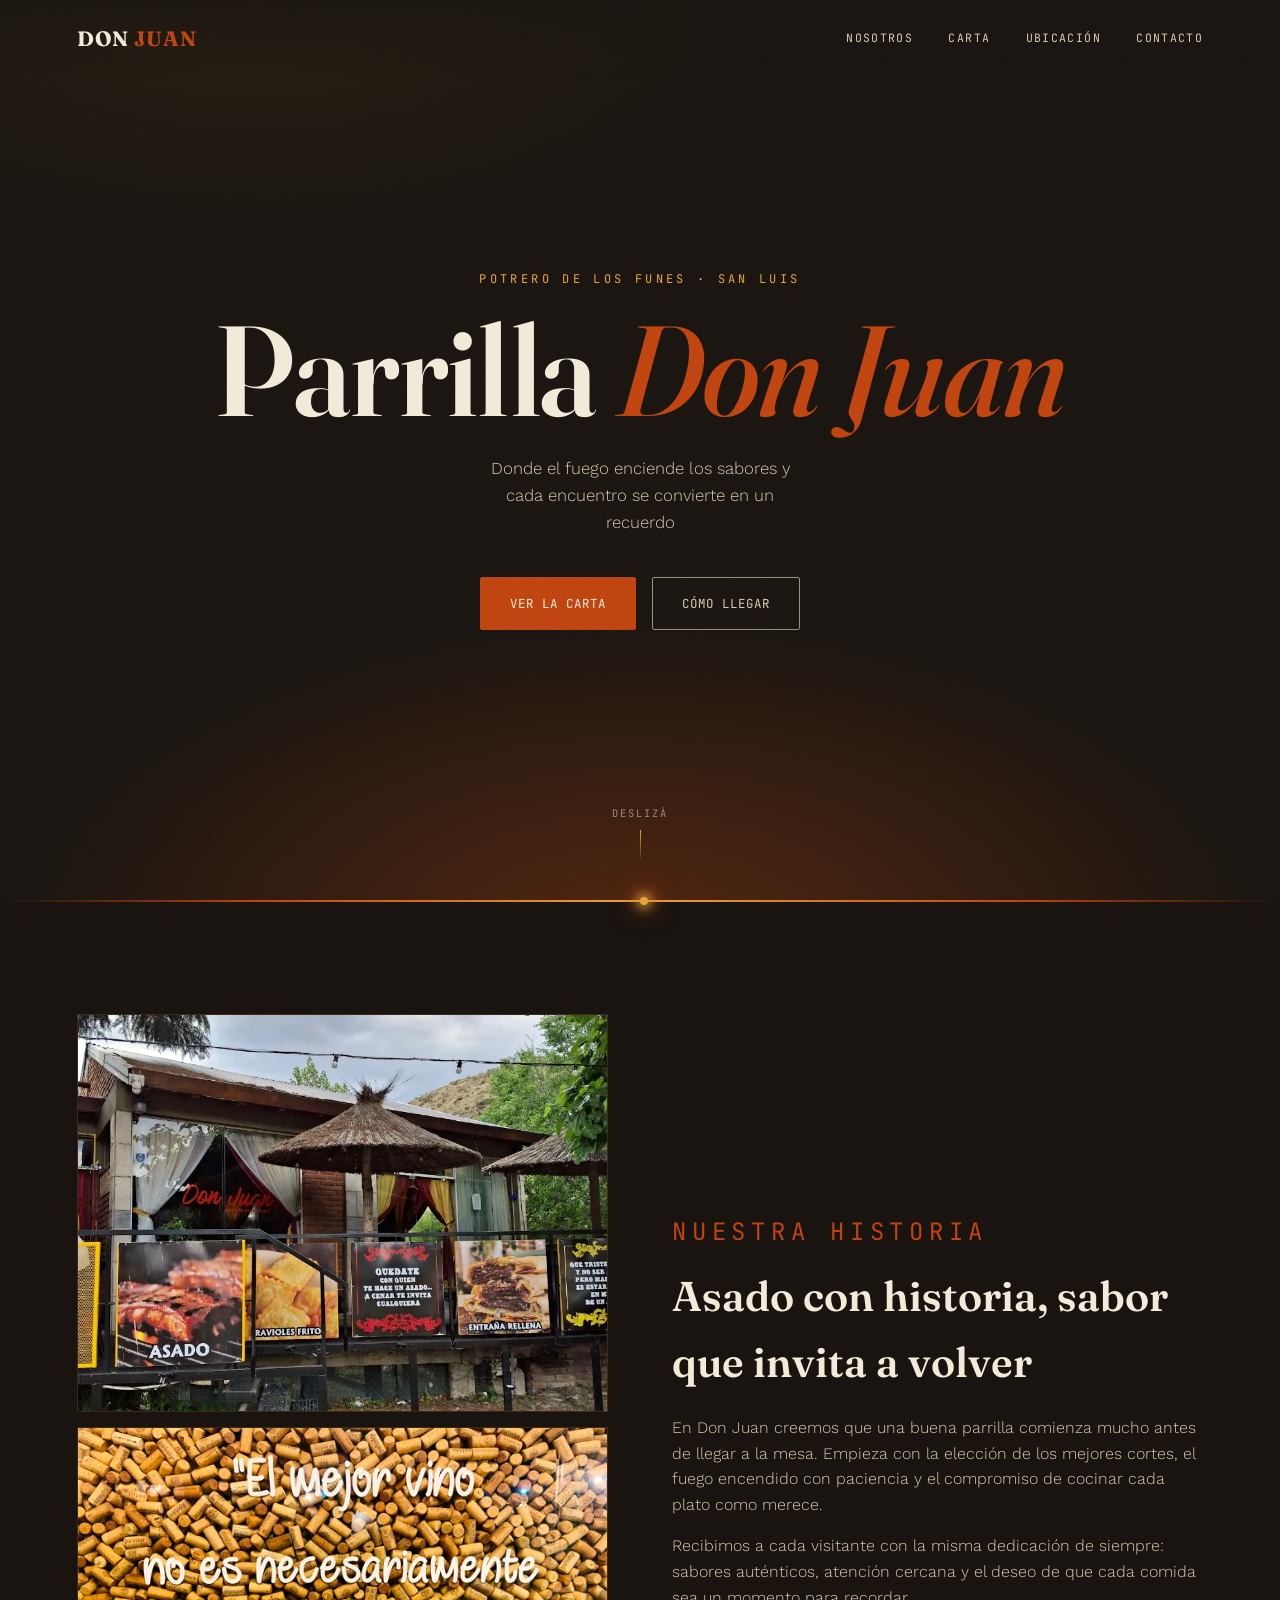
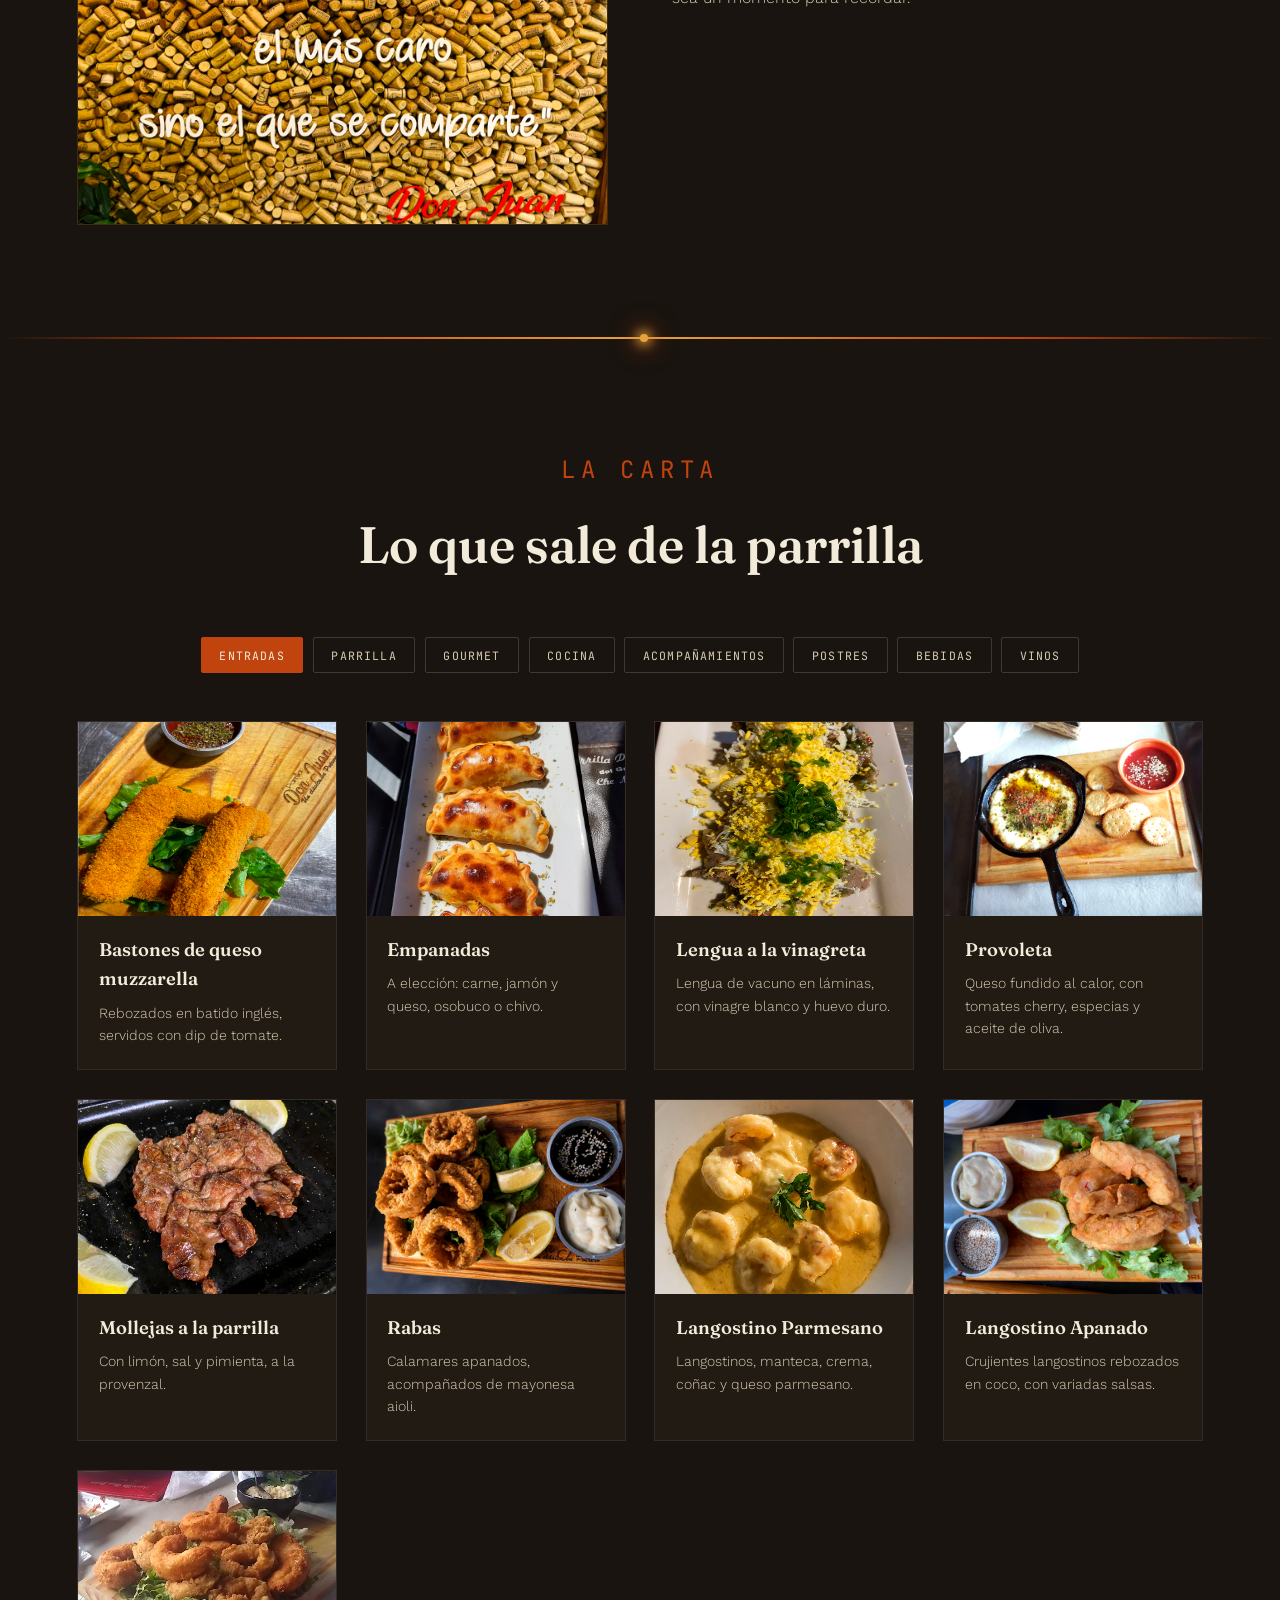
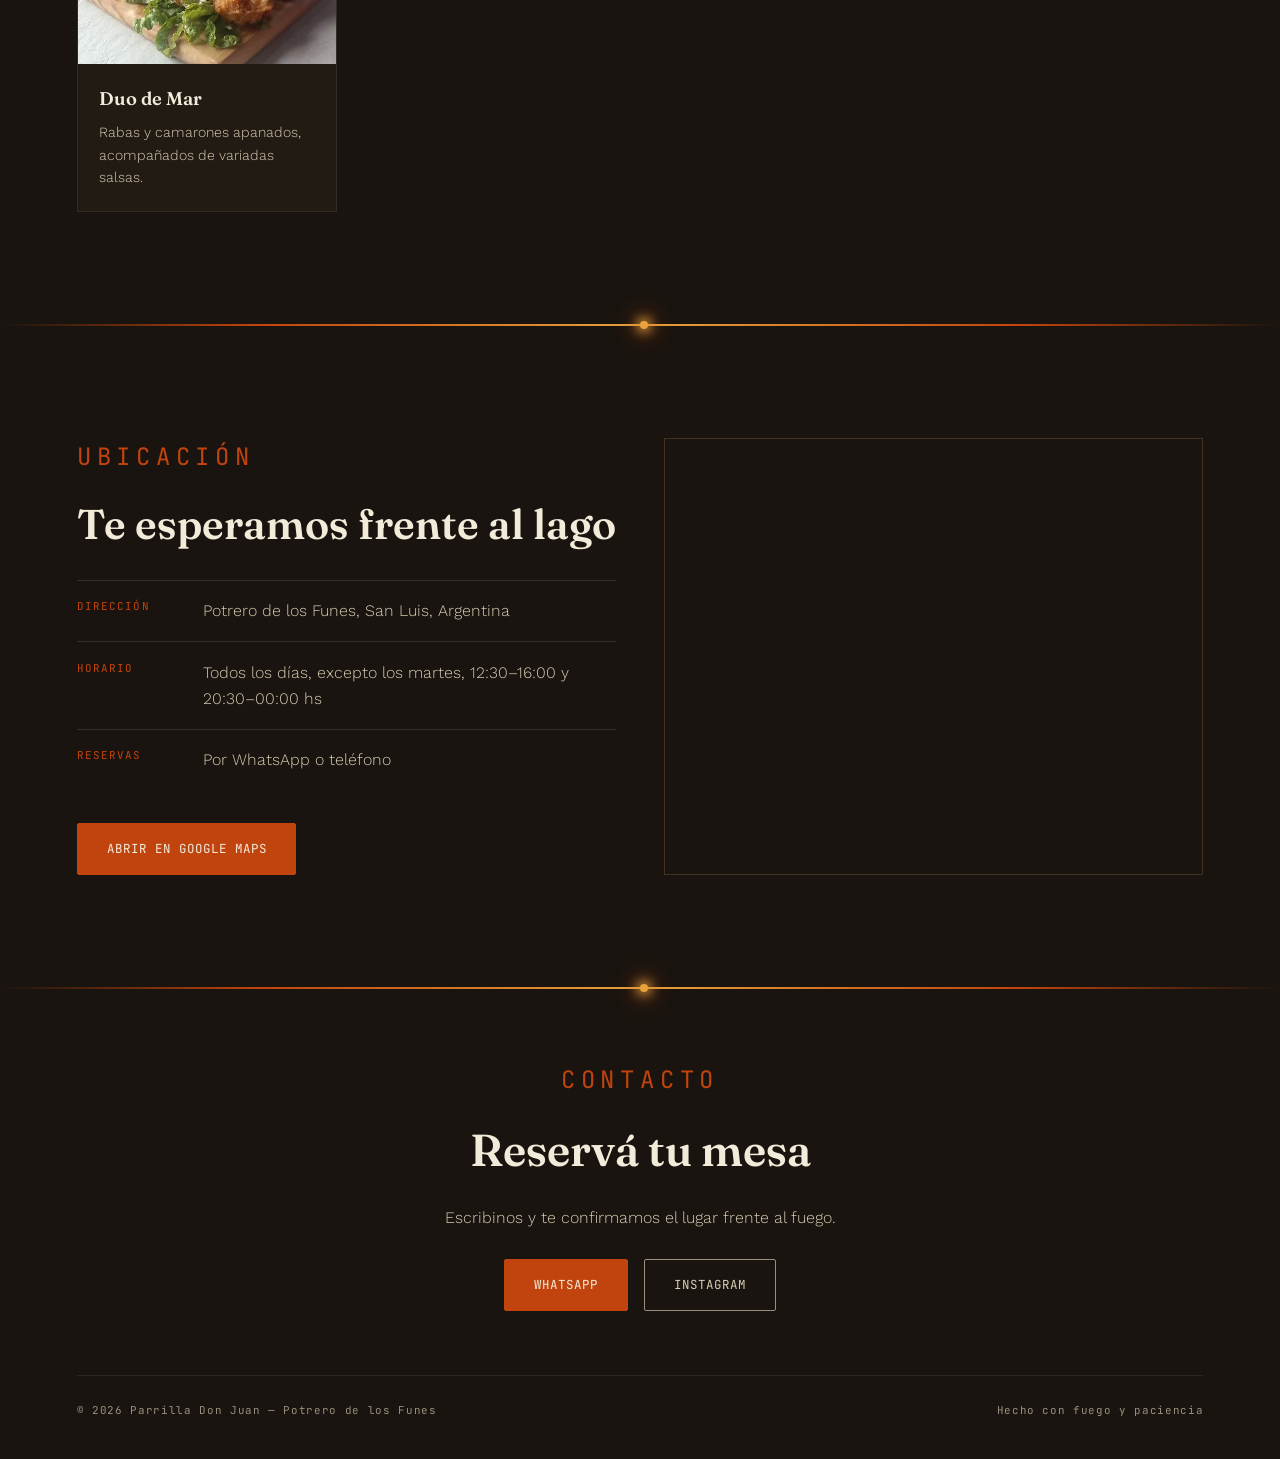
==== index.html @ 502934dc "Renombro a index.html" ====
<!DOCTYPE html>
<html lang="es">
<head>
<meta charset="UTF-8">
<meta name="viewport" content="width=device-width, initial-scale=1.0">
<title>Don Juan · Parrilla en Potrero de los Funes</title>
<link rel="preconnect" href="https://fonts.googleapis.com">
<link href="https://fonts.googleapis.com/css2?family=Fraunces:ital,opsz,wght@0,9..144,400;0,9..144,600;0,9..144,700;1,9..144,500&family=Work+Sans:wght@300;400;500;600&family=JetBrains+Mono:wght@400;500&display=swap" rel="stylesheet">
<style>
  :root{
    --carbon:#19140F;
    --carbon-2:#221B14;
    --brasa:#C1440E;
    --ember:#E8A33D;
    --humo:#9A8F7D;
    --hueso:#F3EBDA;
    --hueso-dim:#D8CBB2;
  }
  *{margin:0;padding:0;box-sizing:border-box;}
  html{scroll-behavior:smooth;}
  body{
    background:var(--carbon);
    color:var(--hueso);
    font-family:'Work Sans', sans-serif;
    font-weight:400;
    line-height:1.6;
    overflow-x:hidden;
  }
  h1,h2,h3{font-family:'Fraunces', serif;font-weight:600;}
  a{color:inherit;text-decoration:none;}
  .mono{font-family:'JetBrains Mono', monospace;}

  /* subtle grain texture */
  body::before{
    content:"";
    position:fixed;inset:0;
    pointer-events:none;
    z-index:999;
    opacity:0.035;
    background-image:url("data:image/svg+xml,%3Csvg xmlns='http://www.w3.org/2000/svg' width='120' height='120'%3E%3Cfilter id='n'%3E%3CfeTurbulence type='fractalNoise' baseFrequency='0.9' numOctaves='2' stitchTiles='stitch'/%3E%3C/filter%3E%3Crect width='100%25' height='100%25' filter='url(%23n)'/%3E%3C/svg%3E");
  }

  /* ---------- ember divider (signature element) ---------- */
  .ember-line{
    position:relative;
    height:2px;
    width:100%;
    background:linear-gradient(90deg, transparent, var(--brasa) 20%, var(--ember) 50%, var(--brasa) 80%, transparent);
    overflow:visible;
    margin:0 auto;
  }
  .ember-line::after{
    content:"";
    position:absolute;
    top:-3px;
    left:50%;
    width:8px;height:8px;
    border-radius:50%;
    background:var(--ember);
    box-shadow:0 0 12px 3px var(--ember), 0 0 24px 6px rgba(193,68,14,0.5);
    animation:drift 5s ease-in-out infinite;
  }
  @keyframes drift{
    0%,100%{left:20%; opacity:0.5; transform:translateY(0) scale(0.8);}
    50%{left:80%; opacity:1; transform:translateY(-4px) scale(1.1);}
  }

  /* ---------- header / nav ---------- */
  header{
    position:fixed;top:0;left:0;right:0;
    z-index:100;
    display:flex;justify-content:space-between;align-items:center;
    padding:22px 6vw;
    background:linear-gradient(to bottom, rgba(25,20,15,0.9), transparent);
    backdrop-filter:blur(2px);
  }
  .brand{
    font-family:'Fraunces', serif;
    font-size:1.3rem;
    letter-spacing:0.04em;
    font-weight:700;
  }
  .brand span{color:var(--brasa);}
  nav{display:flex;gap:2.2rem;}
  nav a{
    font-family:'JetBrains Mono', monospace;
    font-size:0.72rem;
    letter-spacing:0.12em;
    text-transform:uppercase;
    color:var(--hueso-dim);
    transition:color 0.25s;
    position:relative;
  }
  nav a:hover{color:var(--ember);}
  .nav-toggle{display:none;}

  /* ---------- hero ---------- */
  .hero{
    min-height:100svh;
    display:flex;
    flex-direction:column;
    justify-content:center;
    align-items:center;
    text-align:center;
    position:relative;
    padding:0 6vw;
    background:
      radial-gradient(ellipse 80% 60% at 50% 105%, rgba(193,68,14,0.35), transparent 60%),
      radial-gradient(ellipse 60% 40% at 20% 0%, rgba(232,163,61,0.08), transparent 60%),
      var(--carbon);
  }
  .hero-eyebrow{
    font-family:'JetBrains Mono', monospace;
    font-size:0.75rem;
    letter-spacing:0.28em;
    text-transform:uppercase;
    color:var(--ember);
    margin-bottom:1.4rem;
  }
  .hero h1{
    font-size:clamp(3.2rem, 12vw, 8rem);
    line-height:0.92;
    letter-spacing:-0.01em;
    color:var(--hueso);
  }
  .hero h1 em{
    font-style:italic;
    color:var(--brasa);
    font-weight:500;
  }
  .hero-sub{
    margin-top:1.6rem;
    max-width:34ch;
    font-size:1.05rem;
    color:var(--hueso-dim);
    font-weight:300;
  }
  .hero-ctas{
    margin-top:2.6rem;
    display:flex;
    gap:1rem;
    flex-wrap:wrap;
    justify-content:center;
  }
  .btn{
    font-family:'JetBrains Mono', monospace;
    font-size:0.78rem;
    letter-spacing:0.08em;
    text-transform:uppercase;
    padding:0.95rem 1.8rem;
    border-radius:2px;
    border:1px solid var(--brasa);
    transition:all 0.25s;
  }
  .btn-fill{background:var(--brasa);color:var(--hueso);}
  .btn-fill:hover{background:var(--ember);border-color:var(--ember);color:var(--carbon);}
  .btn-outline{color:var(--hueso-dim);border-color:var(--humo);}
  .btn-outline:hover{border-color:var(--ember);color:var(--ember);}

  .embers-bg{position:absolute;inset:0;overflow:hidden;pointer-events:none;z-index:0;}
  .spark{
    position:absolute;
    bottom:-10px;
    width:3px;height:3px;
    border-radius:50%;
    background:var(--ember);
    box-shadow:0 0 6px 2px rgba(232,163,61,0.8);
    animation:rise linear infinite;
    opacity:0;
  }
  @keyframes rise{
    0%{transform:translateY(0) translateX(0); opacity:0;}
    10%{opacity:1;}
    100%{transform:translateY(-95vh) translateX(var(--drift,20px)); opacity:0;}
  }

  .scroll-cue{
    position:absolute;bottom:2.4rem;
    font-family:'JetBrains Mono',monospace;
    font-size:0.65rem;
    letter-spacing:0.2em;
    text-transform:uppercase;
    color:var(--humo);
    display:flex;flex-direction:column;align-items:center;gap:0.5rem;
  }
  .scroll-cue::after{
    content:"";
    width:1px;height:32px;
    background:linear-gradient(var(--ember), transparent);
    animation:pulse-line 2s ease-in-out infinite;
  }
  @keyframes pulse-line{0%,100%{opacity:0.3;}50%{opacity:1;}}

  section{padding:7rem 6vw;}
  .section-head{max-width:640px;margin:0 auto 3.2rem;text-align:center;}
  .eyebrow{
    font-family:'JetBrains Mono', monospace;
    font-size:1.5rem;
    letter-spacing:0.24em;
    text-transform:uppercase;
    color:var(--brasa);
    display:block;
    margin-bottom:0.9rem;
  }
  .section-head h2{
    font-size:clamp(2rem, 5vw, 3.2rem);
    color:var(--hueso);
  }
  .section-head p{
    margin-top:1rem;
    color:var(--hueso-dim);
    font-weight:300;
  }

  /* ---------- about ---------- */
  .about{
    display:grid;
    grid-template-columns:repeat(auto-fit, minmax(min(340px, 100%), 1fr));
    gap:4rem;
    align-items:center;
    max-width:1180px;
    margin:0 auto;
  }
  .about-photos{
    display:flex;
    flex-direction:column;
    gap:0.9rem;
  }
  .about-photos img{
    width:100%;
    aspect-ratio:4/3;
    object-fit:cover;
    filter:sepia(0.15) saturate(1.1) contrast(1.05);
    border:1px solid rgba(232,163,61,0.15);
    display:block;
  }
  .about-text .eyebrow{margin-bottom:0.7rem;}
  .about-text h2{font-size:clamp(1.8rem,4vw,2.6rem);margin-bottom:1.2rem;}
  .about-text p{color:var(--hueso-dim);font-weight:300;margin-bottom:1rem;}
  .about-stats{
    display:flex;
    gap:2.4rem;
    margin-top:2rem;
    padding-top:1.6rem;
    border-top:1px solid rgba(154,143,125,0.25);
  }
  .about-stats div strong{
    display:block;
    font-family:'Fraunces',serif;
    font-size:1.8rem;
    color:var(--ember);
  }
  .about-stats div span{
    font-family:'JetBrains Mono',monospace;
    font-size:0.68rem;
    letter-spacing:0.08em;
    text-transform:uppercase;
    color:var(--humo);
  }

  /* ---------- menu ---------- */
  .menu-tabs{
    display:flex;
    justify-content:center;
    gap:0.6rem;
    flex-wrap:wrap;
    margin-bottom:3rem;
  }
  .menu-tab{
    font-family:'JetBrains Mono',monospace;
    font-size:0.72rem;
    letter-spacing:0.1em;
    text-transform:uppercase;
    padding:0.6rem 1.1rem;
    border:1px solid rgba(154,143,125,0.3);
    color:var(--hueso-dim);
    border-radius:2px;
    cursor:pointer;
    background:transparent;
    transition:all 0.2s;
  }
  .menu-tab:hover{border-color:var(--ember);color:var(--ember);}
  .menu-tab.active{background:var(--brasa);border-color:var(--brasa);color:var(--hueso);}

  .menu-group{display:none;}
  .menu-group.active{display:block;animation:fadein 0.4s ease;}
  @keyframes fadein{from{opacity:0;transform:translateY(6px);}to{opacity:1;transform:translateY(0);}}

  .menu-grid{
    display:grid;
    grid-template-columns:repeat(auto-fit, minmax(260px, 1fr));
    gap:1.8rem;
    max-width:1180px;
    margin:0 auto;
  }
  .dish{
    background:var(--carbon-2);
    border:1px solid rgba(154,143,125,0.15);
    overflow:hidden;
    transition:transform 0.3s, border-color 0.3s;
  }
  .dish:hover{transform:translateY(-4px);border-color:rgba(232,163,61,0.4);}
  .dish img{
    width:100%;
    aspect-ratio:4/3;
    object-fit:cover;
    display:block;
    filter:saturate(1.05) contrast(1.03);
  }
  .dish-body{padding:1.2rem 1.3rem 1.4rem;}
  .dish-top{display:flex;justify-content:space-between;align-items:baseline;gap:0.6rem;}
  .dish-top h3{font-size:1.15rem;color:var(--hueso);}
  .dish-price{
    font-family:'JetBrains Mono',monospace;
    color:var(--ember);
    font-size:0.95rem;
    white-space:nowrap;
  }
  .dish p{
    margin-top:0.5rem;
    font-size:0.88rem;
    color:var(--hueso-dim);
    font-weight:300;
  }

  /* ---------- location ---------- */
  .location{
    display:grid;
    grid-template-columns:repeat(auto-fit, minmax(min(340px, 100%), 1fr));
    gap:3rem;
    max-width:1180px;
    margin:0 auto;
    align-items:stretch;
  }
  .location-info h2{font-size:clamp(1.8rem,4vw,2.6rem);margin-bottom:1.4rem;}
  .info-row{
    display:flex;
    gap:1rem;
    padding:1.1rem 0;
    border-top:1px solid rgba(154,143,125,0.2);
  }
  .info-row:last-child{border-bottom:1px solid rgba(154,143,125,0.2);}
  .info-label{
    font-family:'JetBrains Mono',monospace;
    font-size:0.68rem;
    letter-spacing:0.1em;
    text-transform:uppercase;
    color:var(--brasa);
    min-width:110px;
  }
  .info-val{color:var(--hueso-dim);font-weight:300;}
  .map-frame{
    width:100%;
    min-height:340px;
    border:1px solid rgba(232,163,61,0.2);
    filter:grayscale(0.3) sepia(0.15) contrast(1.05);
  }

  /* ---------- footer / contact ---------- */
  footer{
    padding:4.5rem 6vw 2.5rem;
    text-align:center;
  }
  footer h2{font-size:clamp(1.8rem,5vw,2.8rem);margin-bottom:1.2rem;}
  .contact-ctas{
    display:flex;gap:1rem;justify-content:center;flex-wrap:wrap;
    margin-top:1.8rem;
  }
  .foot-bottom{
    margin-top:4rem;
    padding-top:1.6rem;
    border-top:1px solid rgba(154,143,125,0.15);
    display:flex;justify-content:space-between;flex-wrap:wrap;gap:1rem;
    font-family:'JetBrains Mono',monospace;
    font-size:0.68rem;
    letter-spacing:0.06em;
    color:var(--humo);
  }

  @media (max-width:820px){
    .map-frame{order:-1;}
    nav{
      position:fixed;top:0;right:0;height:100svh;width:70vw;max-width:300px;
      background:var(--carbon-2);
      flex-direction:column;
      justify-content:center;
      align-items:flex-start;
      padding:2rem 2.4rem;
      gap:1.8rem;
      transform:translateX(100%);
      transition:transform 0.35s ease;
      border-left:1px solid rgba(232,163,61,0.15);
    }
    nav.open{transform:translateX(0);}
    .nav-toggle{
      display:block;
      z-index:110;
      background:none;border:none;
      color:var(--hueso);
      font-family:'JetBrains Mono',monospace;
      font-size:1.2rem;
      letter-spacing:0.1em;
      text-transform:uppercase;
      cursor:pointer;
    }
  }
</style>
</head>
<body>

<header>
  <div class="brand">DON <span>JUAN</span></div>
  <nav id="nav">
    <a href="#historia">Nosotros</a>
    <a href="#carta">Carta</a>
    <a href="#ubicacion">Ubicación</a>
    <a href="#contacto">Contacto</a>
  </nav>
  <button class="nav-toggle" id="navToggle">☰</button>
</header>

<section class="hero">
  <div class="embers-bg" id="embersBg"></div>
  <span class="hero-eyebrow">Potrero de los Funes · San Luis</span>
  <h1>Parrilla <em>Don Juan</em></h1>
  <p class="hero-sub">Donde el fuego enciende los sabores y cada encuentro se convierte en un recuerdo</p>
  <div class="hero-ctas">
    <a href="#carta" class="btn btn-fill">Ver la carta</a>
    <a href="#ubicacion" class="btn btn-outline">Cómo llegar</a>
  </div>
  <div class="scroll-cue">Deslizá</div>
</section>

<div class="ember-line"></div>

<section id="historia">
  <div class="about">
    <div class="about-photos">
      <img src="fotos/historia-parrilla.jpg" alt="Frente de la parrilla Don Juan" onerror="this.onerror=null;this.src='https://placehold.co/700x525/2A1F16/E8A33D?font=roboto&text=FOTO%3A%0AFrente%20de%20la%20parrilla';">
      <img src="fotos/historia-vino.jpg" alt="El mejor vino no es necesariamente el más caro sino el que se comparte" onerror="this.onerror=null;this.src='https://placehold.co/700x525/2A1F16/E8A33D?font=roboto&text=FOTO%3A%0AFrase%20de%20los%20corchos';">
    </div>
    <div class="about-text">
      <span class="eyebrow">Nuestra historia</span>
      <h2>Asado con historia, sabor que invita a volver</h2>
      <p>En Don Juan creemos que una buena parrilla comienza mucho antes de llegar a la mesa. Empieza con la elección de los mejores cortes, el fuego encendido con paciencia y el compromiso de cocinar cada plato como merece.</p>
      <p>Recibimos a cada visitante con la misma dedicación de siempre: sabores auténticos, atención cercana y el deseo de que cada comida sea un momento para recordar.</p>
    </div>
  </div>
</section>

<div class="ember-line"></div>

<section id="carta">
  <div class="section-head">
    <span class="eyebrow">La carta</span>
    <h2>Lo que sale de la parrilla</h2>
  </div>

  <div class="menu-tabs">
    <button class="menu-tab active" data-target="entradas">Entradas</button>
    <button class="menu-tab" data-target="parrilla">Parrilla</button>
    <button class="menu-tab" data-target="gourmet">Gourmet</button>
    <button class="menu-tab" data-target="cocina">Cocina</button>
    <button class="menu-tab" data-target="acompanamientos">Acompañamientos</button>
    <button class="menu-tab" data-target="postres">Postres</button>
    <button class="menu-tab" data-target="bebidas">Bebidas</button>
    <button class="menu-tab" data-target="vinos">Vinos</button>
  </div>

  <!-- ENTRADAS -->
  <div class="menu-group active" id="entradas">
    <div class="menu-grid">
      <article class="dish">
        <img src="fotos/bastones-de-queso-muzzarella.jpg" alt="Bastones de queso muzzarella" onerror="this.onerror=null;this.src='https://placehold.co/600x450/3A2A1B/E8A33D?text=FOTO%3A%20Bastones%20de%20muzzarella';">
        <div class="dish-body"><div class="dish-top"><h3>Bastones de queso muzzarella</h3></div>
          <p>Rebozados en batido inglés, servidos con dip de tomate.</p></div>
      </article>
      <article class="dish">
        <img src="fotos/empanadas.jpg" alt="Empanadas" onerror="this.onerror=null;this.src='https://placehold.co/600x450/3A2A1B/E8A33D?text=FOTO%3A%20Empanadas';">
        <div class="dish-body"><div class="dish-top"><h3>Empanadas</h3></div>
          <p>A elección: carne, jamón y queso, osobuco o chivo.</p></div>
      </article>
      <article class="dish">
        <img src="fotos/lengua-a-la-vinagreta.jpg" alt="Lengua a la vinagreta" onerror="this.onerror=null;this.src='https://placehold.co/600x450/3A2A1B/E8A33D?text=FOTO%3A%20Lengua%20a%20la%20vinagreta';">
        <div class="dish-body"><div class="dish-top"><h3>Lengua a la vinagreta</h3></div>
          <p>Lengua de vacuno en láminas, con vinagre blanco y huevo duro.</p></div>
      </article>
      <article class="dish">
        <img src="fotos/provoleta.jpg" alt="Provoleta" onerror="this.onerror=null;this.src='https://placehold.co/600x450/3A2A1B/E8A33D?text=FOTO%3A%20Provoleta';">
        <div class="dish-body"><div class="dish-top"><h3>Provoleta</h3></div>
          <p>Queso fundido al calor, con tomates cherry, especias y aceite de oliva.</p></div>
      </article>
      <article class="dish">
        <img src="fotos/mollejas-a-la-parrilla.jpg" alt="Mollejas a la parrilla" onerror="this.onerror=null;this.src='https://placehold.co/600x450/3A2A1B/E8A33D?text=FOTO%3A%20Mollejas%20a%20la%20parrilla';">
        <div class="dish-body"><div class="dish-top"><h3>Mollejas a la parrilla</h3></div>
          <p>Con limón, sal y pimienta, a la provenzal.</p></div>
      </article>
      <article class="dish">
        <img src="fotos/rabas.jpg" alt="Rabas" onerror="this.onerror=null;this.src='https://placehold.co/600x450/1B2A3A/E8A33D?text=FOTO%3A%20Rabas';">
        <div class="dish-body"><div class="dish-top"><h3>Rabas</h3></div>
          <p>Calamares apanados, acompañados de mayonesa aioli.</p></div>
      </article>
      <article class="dish">
        <img src="fotos/langostino-parmesano.jpg" alt="Langostino Parmesano" onerror="this.onerror=null;this.src='https://placehold.co/600x450/1B2A3A/E8A33D?text=FOTO%3A%20Langostino%20Parmesano';">
        <div class="dish-body"><div class="dish-top"><h3>Langostino Parmesano</h3></div>
          <p>Langostinos, manteca, crema, coñac y queso parmesano.</p></div>
      </article>
      <article class="dish">
        <img src="fotos/langostino-apanado.jpg" alt="Langostino Apanado" onerror="this.onerror=null;this.src='https://placehold.co/600x450/1B2A3A/E8A33D?text=FOTO%3A%20Langostino%20Apanado';">
        <div class="dish-body"><div class="dish-top"><h3>Langostino Apanado</h3></div>
          <p>Crujientes langostinos rebozados en coco, con variadas salsas.</p></div>
      </article>
      <article class="dish">
        <img src="fotos/duo-de-mar.jpg" alt="Duo de Mar" onerror="this.onerror=null;this.src='https://placehold.co/600x450/1B2A3A/E8A33D?text=FOTO%3A%20Duo%20de%20Mar';">
        <div class="dish-body"><div class="dish-top"><h3>Duo de Mar</h3></div>
          <p>Rabas y camarones apanados, acompañados de variadas salsas.</p></div>
      </article>
    </div>
  </div>

  <!-- PARRILLA -->
  <div class="menu-group" id="parrilla">
    <div class="menu-grid">
      <article class="dish">
        <img src="fotos/parrilla-tradicional.jpg" alt="Parrilla Tradicional" onerror="this.onerror=null;this.src='https://placehold.co/600x450/3A2A1B/C1440E?text=FOTO%3A%20Parrilla%20Tradicional';">
        <div class="dish-body"><div class="dish-top"><h3>Parrilla Tradicional</h3></div>
          <p>Tira de asado, vacío, cerdo, pollo, chorizo, morcilla y chinchulines. Para 2, 3 o 4 personas.</p></div>
      </article>
      <article class="dish">
        <img src="fotos/parrilla-don-juan.jpg" alt="Parrilla Don Juan" onerror="this.onerror=null;this.src='https://placehold.co/600x450/3A2A1B/C1440E?text=FOTO%3A%20Parrilla%20Don%20Juan';">
        <div class="dish-body"><div class="dish-top"><h3>Parrilla Don Juan</h3></div>
          <p>Tira de asado, vacío, cerdo, pollo, matambre de cerdo y mollejas. Para 2, 3 o 4 personas.</p></div>
      </article>
      <article class="dish">
        <img src="fotos/vacio.jpg" alt="Vacío" onerror="this.onerror=null;this.src='https://placehold.co/600x450/3A2A1B/C1440E?text=FOTO%3A%20Vac%C3%ADo';">
        <div class="dish-body"><div class="dish-top"><h3>Vacío</h3></div><p>Corte clásico a la parrilla.</p></div>
      </article>
      <article class="dish">
        <img src="fotos/bife-de-chorizo.jpg" alt="Bife de Chorizo" onerror="this.onerror=null;this.src='https://placehold.co/600x450/3A2A1B/C1440E?text=FOTO%3A%20Bife%20de%20Chorizo';">
        <div class="dish-body"><div class="dish-top"><h3>Bife de Chorizo</h3></div><p>Corte grueso, sellado a fuego fuerte.</p></div>
      </article>
      <article class="dish">
        <img src="fotos/entrana.jpg" alt="Entraña" onerror="this.onerror=null;this.src='https://placehold.co/600x450/3A2A1B/C1440E?text=FOTO%3A%20Entra%C3%B1a';">
        <div class="dish-body"><div class="dish-top"><h3>Entraña</h3></div><p>Fina y sabrosa, a las brasas.</p></div>
      </article>
      <article class="dish">
        <img src="fotos/tira-de-asado.jpg" alt="Tira de Asado" onerror="this.onerror=null;this.src='https://placehold.co/600x450/3A2A1B/C1440E?text=FOTO%3A%20Tira%20de%20Asado';">
        <div class="dish-body"><div class="dish-top"><h3>Tira de Asado</h3></div><p>Cocción lenta a las brasas, el clásico de siempre.</p></div>
      </article>
      <article class="dish">
        <img src="fotos/lomo-grille.jpg" alt="Lomo Grille" onerror="this.onerror=null;this.src='https://placehold.co/600x450/3A2A1B/C1440E?text=FOTO%3A%20Lomo%20Grille';">
        <div class="dish-body"><div class="dish-top"><h3>Lomo Grille</h3></div><p>Lomo asado a la parrilla, en su punto.</p></div>
      </article>
      <article class="dish">
        <img src="fotos/matambre-de-cerdo.jpg" alt="Matambre de Cerdo" onerror="this.onerror=null;this.src='https://placehold.co/600x450/3A2A1B/C1440E?text=FOTO%3A%20Matambre%20de%20Cerdo';">
        <div class="dish-body"><div class="dish-top"><h3>Matambre de Cerdo</h3></div><p>Asado a la parrilla, tierno y jugoso.</p></div>
      </article>
      <article class="dish">
        <img src="fotos/pechuga-de-pollo.jpg" alt="Pechuga de Pollo" onerror="this.onerror=null;this.src='https://placehold.co/600x450/3A2A1B/E8A33D?text=FOTO%3A%20Pechuga%20de%20Pollo';">
        <div class="dish-body"><div class="dish-top"><h3>Pechuga de Pollo</h3></div>
          <p>Asada a la parrilla, con limón o con crema al roquefort.</p></div>
      </article>
    </div>
  </div>

  <!-- GOURMET -->
  <div class="menu-group" id="gourmet">
    <div class="menu-grid">
      <article class="dish">
        <img src="fotos/entrana-rellena.jpg" alt="Entraña Rellena" onerror="this.onerror=null;this.src='https://placehold.co/600x450/3A2A1B/E8A33D?text=FOTO%3A%20Entra%C3%B1a%20Rellena';">
        <div class="dish-body"><div class="dish-top"><h3>Entraña Rellena</h3></div>
          <p>Adobada en chimichurri casero, con pimiento morrón asado, jamón y queso provoleta, envuelta en masa.</p></div>
      </article>
      <article class="dish">
        <img src="fotos/carne-a-la-masa.jpg" alt="Carne a la Masa" onerror="this.onerror=null;this.src='https://placehold.co/600x450/3A2A1B/E8A33D?text=FOTO%3A%20Carne%20a%20la%20Masa';">
        <div class="dish-body"><div class="dish-top"><h3>Carne a la Masa</h3></div>
          <p>Carne de ternera en su punto exacto, con verduras asadas, romero, aliños y vino tinto.</p></div>
      </article>
      <article class="dish">
        <img src="fotos/bife-de-chorizo-a-lo-pobre.jpg" alt="Bife de Chorizo a lo Pobre" onerror="this.onerror=null;this.src='https://placehold.co/600x450/3A2A1B/E8A33D?text=FOTO%3A%20Bife%20a%20lo%20Pobre';">
        <div class="dish-body"><div class="dish-top"><h3>Bife de Chorizo a lo Pobre</h3></div>
          <p>Acompañado de papas fritas, huevo y cebolla caramelizada.</p></div>
      </article>
      <article class="dish">
        <img src="fotos/bife-de-chorizo-don-juan.jpg" alt="Bife de Chorizo Don Juan" onerror="this.onerror=null;this.src='https://placehold.co/600x450/3A2A1B/E8A33D?text=FOTO%3A%20Bife%20Don%20Juan';">
        <div class="dish-body"><div class="dish-top"><h3>Bife de Chorizo Don Juan</h3></div>
          <p>Relleno de queso muzzarella, langostinos, champignon, jamón y morrones asados.</p></div>
      </article>
      <article class="dish">
        <img src="fotos/matambre-de-cerdo-a-la-pizza.jpg" alt="Matambre de Cerdo a la Pizza" onerror="this.onerror=null;this.src='https://placehold.co/600x450/3A2A1B/E8A33D?text=FOTO%3A%20Matambre%20a%20la%20Pizza';">
        <div class="dish-body"><div class="dish-top"><h3>Matambre de Cerdo a la Pizza</h3></div>
          <p>Asado a la parrilla, con tomate, jamón y queso.</p></div>
      </article>
      <article class="dish">
        <img src="fotos/lomo-terra-mar.jpg" alt="Lomo Terra Mar" onerror="this.onerror=null;this.src='https://placehold.co/600x450/3A2A1B/E8A33D?text=FOTO%3A%20Lomo%20Terra%20Mar';">
        <div class="dish-body"><div class="dish-top"><h3>Lomo Terra Mar</h3></div>
          <p>Dos medallones de lomo, con salsa de langostinos, champignon y verduras salteadas en coñac, manteca y crema.</p></div>
      </article>
      <article class="dish">
        <img src="fotos/lomo-champignon.jpg" alt="Lomo Champignon" onerror="this.onerror=null;this.src='https://placehold.co/600x450/3A2A1B/E8A33D?text=FOTO%3A%20Lomo%20Champignon';">
        <div class="dish-body"><div class="dish-top"><h3>Lomo Champignon</h3></div>
          <p>Dos medallones de lomo, con salsa de champignon, salteados en coñac, manteca y crema.</p></div>
      </article>
    </div>
  </div>

  <!-- COCINA -->
  <div class="menu-group" id="cocina">
    <div class="menu-grid">
      <article class="dish">
        <img src="fotos/milanesas.jpg" alt="Milanesas" onerror="this.onerror=null;this.src='https://placehold.co/600x450/3A2A1B/E8A33D?text=FOTO%3A%20Milanesas';">
        <div class="dish-body"><div class="dish-top"><h3>Milanesas</h3></div>
          <p>De carne o de pollo. También a caballo (con huevo frito) o a la napolitana (jamón, queso y salsa).</p></div>
      </article>
      <article class="dish">
        <img src="fotos/raviolon-de-salmon-con-salsa-de-langostinos.jpg" alt="Raviolón de Salmón con Salsa de Langostinos" onerror="this.onerror=null;this.src='https://placehold.co/600x450/3A1B2A/E8A33D?text=FOTO%3A%20Raviol%C3%B3n%20de%20Salm%C3%B3n';">
        <div class="dish-body"><div class="dish-top"><h3>Raviolón de Salmón con Salsa de Langostinos</h3></div>
          <p>Masa en tinta de calamar, con salsa de langostinos, verdura, crema y coñac.</p></div>
      </article>
      <article class="dish">
        <img src="fotos/raviolon-de-jamon-y-queso.jpg" alt="Raviolón de Jamón y Queso" onerror="this.onerror=null;this.src='https://placehold.co/600x450/3A1B2A/E8A33D?text=FOTO%3A%20Raviol%C3%B3n%20Jam%C3%B3n%20y%20Queso';">
        <div class="dish-body"><div class="dish-top"><h3>Raviolón de Jamón y Queso</h3></div>
          <p>Acompañado de salsa a elección.</p></div>
      </article>
      <article class="dish">
        <img src="fotos/raviolon-de-lomo-al-vino-blanco.jpg" alt="Raviolón de Lomo al Vino Blanco" onerror="this.onerror=null;this.src='https://placehold.co/600x450/3A1B2A/E8A33D?text=FOTO%3A%20Raviol%C3%B3n%20de%20Lomo';">
        <div class="dish-body"><div class="dish-top"><h3>Raviolón de Lomo al Vino Blanco</h3></div>
          <p>Acompañado de salsa a elección.</p></div>
      </article>
      <article class="dish">
        <img src="fotos/raviol-de-pollo-y-verdura.jpg" alt="Raviol de Pollo y Verdura" onerror="this.onerror=null;this.src='https://placehold.co/600x450/3A1B2A/E8A33D?text=FOTO%3A%20Raviol%20de%20Pollo';">
        <div class="dish-body"><div class="dish-top"><h3>Raviol de Pollo y Verdura</h3></div>
          <p>Acompañado de salsa a elección.</p></div>
      </article>
      <article class="dish">
        <img src="fotos/fetuchini.jpg" alt="Fetuchini" onerror="this.onerror=null;this.src='https://placehold.co/600x450/3A1B2A/E8A33D?text=FOTO%3A%20Fetuchini';">
        <div class="dish-body"><div class="dish-top"><h3>Fetuchini</h3></div>
          <p>Acompañado de salsa a elección.</p></div>
      </article>
    </div>
    <p style="text-align:center;color:var(--hueso-dim);font-weight:300;margin-top:2rem;font-size:0.9rem;">Salsas a elección: bolognesa, blanca, roja o mixta. Salsas gourmet: langostino, roquefort, champignon, pollo, terramar o crema.</p>
  </div>

  <!-- ACOMPAÑAMIENTOS -->
  <div class="menu-group" id="acompanamientos">
    <div class="menu-grid">
      <article class="dish">
        <img src="fotos/cacho-de-buenos-aires.jpg" alt="Cacho de Buenos Aires" onerror="this.onerror=null;this.src='https://placehold.co/600x450/2E3A1F/E8A33D?text=FOTO%3A%20Cacho%20de%20Buenos%20Aires';">
        <div class="dish-body"><div class="dish-top"><h3>Cacho de Buenos Aires</h3></div>
          <p>Tomate cherry, zanahoria, choclo, palta y rúcula fresca, con mix de semillas, aderezo de oliva y albahaca.</p></div>
      </article>
      <article class="dish">
        <img src="fotos/gaucho-buenaventura.jpg" alt="Gaucho Buenaventura" onerror="this.onerror=null;this.src='https://placehold.co/600x450/2E3A1F/E8A33D?text=FOTO%3A%20Gaucho%20Buenaventura';">
        <div class="dish-body"><div class="dish-top"><h3>Gaucho Buenaventura</h3></div>
          <p>A la parrilla: pimientos asados, cebolla, zanahoria, berenjenas y tomate, con aceite de oliva y aliños.</p></div>
      </article>
      <article class="dish">
        <img src="fotos/el-chaqueno.jpg" alt="El Chaqueño" onerror="this.onerror=null;this.src='https://placehold.co/600x450/2E3A1F/E8A33D?text=FOTO%3A%20El%20Chaqueño';">
        <div class="dish-body"><div class="dish-top"><h3>El Chaqueño</h3></div>
          <p>Rúcula, parmesano, jamón serrano y tomate cherry.</p></div>
      </article>
      <article class="dish">
        <img src="fotos/ensalada-don-juan.jpg" alt="Ensalada Don Juan" onerror="this.onerror=null;this.src='https://placehold.co/600x450/2E3A1F/E8A33D?text=FOTO%3A%20Ensalada%20Don%20Juan';">
        <div class="dish-body"><div class="dish-top"><h3>Don Juan</h3></div>
          <p>Armá tu ensalada eligiendo tres: lechuga, rúcula, tomate, tomate cherry, huevo, zanahoria, cebolla, queso en cubos o parmesano.</p></div>
      </article>
      <article class="dish">
        <img src="fotos/ensalada-mixta.jpg" alt="Ensalada Mixta" onerror="this.onerror=null;this.src='https://placehold.co/600x450/2E3A1F/E8A33D?text=FOTO%3A%20Ensalada%20Mixta';">
        <div class="dish-body"><div class="dish-top"><h3>Ensalada Mixta</h3></div>
          <p>Lechuga, tomate y cebolla.</p></div>
      </article>
      <article class="dish">
        <img src="fotos/ensalada-rusa.jpg" alt="Ensalada Rusa" onerror="this.onerror=null;this.src='https://placehold.co/600x450/2E3A1F/E8A33D?text=FOTO%3A%20Ensalada%20Rusa';">
        <div class="dish-body"><div class="dish-top"><h3>Ensalada Rusa</h3></div>
          <p>Papa, huevo, zanahoria y arvejas.</p></div>
      </article>
      <article class="dish">
        <img src="fotos/arroz.jpg" alt="Arroz" onerror="this.onerror=null;this.src='https://placehold.co/600x450/2E3A1F/E8A33D?text=FOTO%3A%20Arroz';">
        <div class="dish-body"><div class="dish-top"><h3>Arroz</h3></div>
          <p>Guarnición clásica.</p></div>
      </article>
      <article class="dish">
        <img src="fotos/pure.jpg" alt="Puré" onerror="this.onerror=null;this.src='https://placehold.co/600x450/2E3A1F/E8A33D?text=FOTO%3A%20Pur%C3%A9';">
        <div class="dish-body"><div class="dish-top"><h3>Puré</h3></div>
          <p>Guarnición clásica.</p></div>
      </article>
      <article class="dish">
        <img src="fotos/papas.jpg" alt="Papas" onerror="this.onerror=null;this.src='https://placehold.co/600x450/2E3A1F/E8A33D?text=FOTO%3A%20Papas';">
        <div class="dish-body"><div class="dish-top"><h3>Papas</h3></div>
          <p>Fritas, a la provenzal, con huevo o doradas.</p></div>
      </article>
    </div>
  </div>

  <!-- POSTRES -->
  <div class="menu-group" id="postres">
    <div class="menu-grid">
      <article class="dish">
        <img src="fotos/ensalada-de-frutas.jpg" alt="Ensalada de Frutas" onerror="this.onerror=null;this.src='https://placehold.co/600x450/3A2A1B/E8A33D?text=FOTO%3A%20Ensalada%20de%20Frutas';">
        <div class="dish-body"><div class="dish-top"><h3>Ensalada de Frutas</h3></div><p>Frutas frescas de estación.</p></div>
      </article>
      <article class="dish">
        <img src="fotos/vigilantes.jpg" alt="Vigilantes" onerror="this.onerror=null;this.src='https://placehold.co/600x450/3A2A1B/E8A33D?text=FOTO%3A%20Vigilantes';">
        <div class="dish-body"><div class="dish-top"><h3>Vigilantes</h3></div><p>Queso y dulce.</p></div>
      </article>
      <article class="dish">
        <img src="fotos/zapallitos-en-almibar.jpg" alt="Zapallitos en Almíbar" onerror="this.onerror=null;this.src='https://placehold.co/600x450/3A2A1B/E8A33D?text=FOTO%3A%20Zapallitos%20en%20Almibar';">
        <div class="dish-body"><div class="dish-top"><h3>Zapallitos en Almíbar</h3></div><p>Solos o con queso.</p></div>
      </article>
      <article class="dish">
        <img src="fotos/higos-en-almibar.jpg" alt="Higos en Almíbar" onerror="this.onerror=null;this.src='https://placehold.co/600x450/3A2A1B/E8A33D?text=FOTO%3A%20Higos%20en%20Almibar';">
        <div class="dish-body"><div class="dish-top"><h3>Higos en Almíbar</h3></div><p>Solos o con queso.</p></div>
      </article>
      <article class="dish">
        <img src="fotos/copa-don-pedro.jpg" alt="Copa Don Pedro" onerror="this.onerror=null;this.src='https://placehold.co/600x450/3A2A1B/E8A33D?text=FOTO%3A%20Copa%20Don%20Pedro';">
        <div class="dish-body"><div class="dish-top"><h3>Copa Don Pedro</h3></div><p>Crema americana, nueces y whisky.</p></div>
      </article>
      <article class="dish">
        <img src="fotos/copa-don-juan.jpg" alt="Copa Don Juan" onerror="this.onerror=null;this.src='https://placehold.co/600x450/3A2A1B/E8A33D?text=FOTO%3A%20Copa%20Don%20Juan';">
        <div class="dish-body"><div class="dish-top"><h3>Copa Don Juan</h3></div>
          <p>Frutas de estación, trilogía de helado, salsa, galletas, dulce de leche y crema.</p></div>
      </article>
      <article class="dish">
        <img src="fotos/copa-potrero.jpg" alt="Copa Potrero" onerror="this.onerror=null;this.src='https://placehold.co/600x450/3A2A1B/E8A33D?text=FOTO%3A%20Copa%20Potrero';">
        <div class="dish-body"><div class="dish-top"><h3>Copa Potrero</h3></div>
          <p>Tres sabores de helado a elección, con galletas y salsa.</p></div>
      </article>
      <article class="dish">
        <img src="fotos/flan-casero.jpg" alt="Flan Casero" onerror="this.onerror=null;this.src='https://placehold.co/600x450/3A2A1B/E8A33D?text=FOTO%3A%20Flan%20Casero';">
        <div class="dish-body"><div class="dish-top"><h3>Flan Casero</h3></div>
          <p>Solo, con dulce de leche, con crema o mixto (dulce de leche y crema).</p></div>
      </article>
      <article class="dish">
        <img src="fotos/panqueques-celestino.jpg" alt="Panqueques Celestino" onerror="this.onerror=null;this.src='https://placehold.co/600x450/3A2A1B/E8A33D?text=FOTO%3A%20Panqueques%20Celestino';">
        <div class="dish-body"><div class="dish-top"><h3>Panqueques Celestino</h3></div>
          <p>Con dulce de leche, o con dulce de leche y bocha de helado.</p></div>
      </article>
      <article class="dish">
        <img src="fotos/adictos-al-chocolate.jpg" alt="Adictos al Chocolate" onerror="this.onerror=null;this.src='https://placehold.co/600x450/3A2A1B/E8A33D?text=FOTO%3A%20Adictos%20al%20Chocolate';">
        <div class="dish-body"><div class="dish-top"><h3>Adictos al Chocolate</h3></div>
          <p>Base de brownie con chocolate, con salsa, ralladura de bitter y helado de chocolate.</p></div>
      </article>
    </div>
  </div>

  <!-- BEBIDAS -->
  <div class="menu-group" id="bebidas">
    <div class="menu-grid">
      <article class="dish">
        <img src="fotos/gaseosas-y-aguas-saborizadas.jpg" alt="Gaseosas y Aguas Saborizadas" onerror="this.onerror=null;this.src='https://placehold.co/600x450/1B2A3A/E8A33D?text=FOTO%3A%20Gaseosas%20y%20Aguas';">
        <div class="dish-body"><div class="dish-top"><h3>Gaseosas y Aguas Saborizadas</h3></div>
          <p>Agua con o sin gas, aguas saborizadas y gaseosas.</p></div>
      </article>
      <article class="dish">
        <img src="fotos/cervezas.jpg" alt="Cervezas" onerror="this.onerror=null;this.src='https://placehold.co/600x450/1B2A3A/E8A33D?text=FOTO%3A%20Cervezas';">
        <div class="dish-body"><div class="dish-top"><h3>Cervezas</h3></div>
          <p>Corona (con y sin alcohol), Stella, Andes y Quilmes.</p></div>
      </article>
      <article class="dish">
        <img src="fotos/tragos.jpg" alt="Tragos" onerror="this.onerror=null;this.src='https://placehold.co/600x450/1B2A3A/E8A33D?text=FOTO%3A%20Tragos';">
        <div class="dish-body"><div class="dish-top"><h3>Tragos</h3></div>
          <p>Campari, fernet con coca, gancia con sprite, gin tónica y whisky (Black Label o Red Label).</p></div>
      </article>
    </div>
  </div>

  <!-- VINOS -->
  <div class="menu-group" id="vinos">
    <div class="menu-grid">
      <article class="dish">
        <img src="fotos/vino-por-copa.jpg" alt="Vino por Copa" onerror="this.onerror=null;this.src='https://placehold.co/600x450/2A1B14/E8A33D?text=FOTO%3A%20Vino%20por%20Copa';">
        <div class="dish-body"><div class="dish-top"><h3>Vino por copa</h3></div>
          <p>Las Perdices, Malbec o Chardonnay.</p></div>
      </article>
      <article class="dish">
        <img src="fotos/vinos-blancos-y-dulces.jpg" alt="Vinos Blancos y Dulces" onerror="this.onerror=null;this.src='https://placehold.co/600x450/2A1B14/E8A33D?text=FOTO%3A%20Vinos%20Blancos';">
        <div class="dish-body"><div class="dish-top"><h3>Blancos y blancos dulces</h3></div>
          <p>Partridge Chardonnay, Las Perdices Sauvignon Blanc, Santa Julia Chardonnay y Santa Julia Chenin Dulce.</p></div>
      </article>
      <article class="dish">
        <img src="fotos/vinos-tintos-jovenes.jpg" alt="Vinos Tintos Jóvenes" onerror="this.onerror=null;this.src='https://placehold.co/600x450/2A1B14/C1440E?text=FOTO%3A%20Tintos%20J%C3%B3venes';">
        <div class="dish-body"><div class="dish-top"><h3>Tintos jóvenes</h3></div>
          <p>Partridge, Viñas Puntanas, Cordero con Piel de Lobo, Las Perdices, Casillero del Diablo, Tomero, Sombrero, Trumpenter y Manos Negras, entre otros.</p></div>
      </article>
      <article class="dish">
        <img src="fotos/vinos-tintos-con-crianza.jpg" alt="Vinos Tintos con Crianza" onerror="this.onerror=null;this.src='https://placehold.co/600x450/2A1B14/C1440E?text=FOTO%3A%20Tintos%20con%20Crianza';">
        <div class="dish-body"><div class="dish-top"><h3>Tintos con crianza</h3></div>
          <p>Mosquita Muerta, Sapo de Otro Pozo, Las Perdices Don Juan, Alma Negra, Las Perdices Reserva, Ala Colorada, Gran Sombrero y Rutini.</p></div>
      </article>
      <article class="dish">
        <img src="fotos/vinos-espumosos.jpg" alt="Vinos Espumosos" onerror="this.onerror=null;this.src='https://placehold.co/600x450/2A1B14/E8A33D?text=FOTO%3A%20Espumosos';">
        <div class="dish-body"><div class="dish-top"><h3>Espumosos</h3></div>
          <p>Luigi Bosca, Antonieta, Las Perdices y Salentein.</p></div>
      </article>
    </div>
  </div>
</section>

<div class="ember-line"></div>

<section id="ubicacion">
  <div class="location">
    <div class="location-info">
      <span class="eyebrow">Ubicación</span>
      <h2>Te esperamos frente al lago</h2>
      <div class="info-row">
        <span class="info-label">Dirección</span>
        <span class="info-val">Potrero de los Funes, San Luis, Argentina</span>
      </div>
      <div class="info-row">
        <span class="info-label">Horario</span>
        <span class="info-val">Todos los días, excepto los martes, 12:30–16:00 y 20:30–00:00 hs</span>
      </div>
      <div class="info-row">
        <span class="info-label">Reservas</span>
        <span class="info-val">Por WhatsApp o teléfono</span>
      </div>
      <div class="hero-ctas" style="justify-content:flex-start;margin-top:2rem;">
        <a href="https://www.google.com/maps/place/@-33.2295923,-66.2285721,15z/data=!4m15!1m8!3m7!1s0x95d4155ed0d7d0b7:0x48cf9a210e539757!2sPotrero+de+los+Funes,+San+Luis!3b1!8m2!3d-33.2197154!4d-66.2308601!16s%2Fg%2F12111wpy!3m5!1s0x95d4157c3289b21d:0x831d8b1f3be580d7!8m2!3d-33.2366901!4d-66.2335648!16s%2Fg%2F11h9xwpzcy?entry=ttu&g_ep=EgoyMDI2MDcxNS4wIKXMDSoASAFQAw%3D%3D" target="_blank" class="btn btn-fill">Abrir en Google Maps</a>
      </div>
    </div>
    <iframe class="map-frame" loading="lazy" referrerpolicy="no-referrer-when-downgrade"
      src="https://www.google.com/maps/embed?pb=!1m14!1m8!1m3!1d13349.63517331779!2d-66.2285721!3d-33.2295923!3m2!1i1024!2i768!4f13.1!3m3!1m2!1s0x95d4157c3289b21d%3A0x831d8b1f3be580d7!2sPARRILLA%20%22DON%20JUAN%22!5e0!3m2!1ses-419!2sar!4v1784680500363!5m2!1ses-419!2sar">
    </iframe>
  </div>
</section>

<div class="ember-line"></div>
<footer id="contacto">
  <span class="eyebrow">Contacto</span>
  <h2>Reservá tu mesa</h2>
  <p style="color:var(--hueso-dim);max-width:40ch;margin:0 auto;font-weight:300;">Escribinos y te confirmamos el lugar frente al fuego.</p>
  <div class="contact-ctas">
    <a href="https://wa.me/5492664886777" target="_blank" class="btn btn-fill">WhatsApp</a>
    <a href="https://www.instagram.com/parrilla.don.juan/" target="_blank" class="btn btn-outline">Instagram</a>
  </div>
  <div class="foot-bottom">
    <span>© 2026 Parrilla Don Juan — Potrero de los Funes</span>
    <span>Hecho con fuego y paciencia</span>
  </div>
</footer>

<script>
  // menu tabs
  const tabs = document.querySelectorAll('.menu-tab');
  const groups = document.querySelectorAll('.menu-group');
  tabs.forEach(tab => {
    tab.addEventListener('click', () => {
      tabs.forEach(t => t.classList.remove('active'));
      groups.forEach(g => g.classList.remove('active'));
      tab.classList.add('active');
      document.getElementById(tab.dataset.target).classList.add('active');
    });
  });

  // mobile nav
  const navToggle = document.getElementById('navToggle');
  const nav = document.getElementById('nav');
  navToggle.addEventListener('click', () => nav.classList.toggle('open'));
  nav.querySelectorAll('a').forEach(a => a.addEventListener('click', () => nav.classList.remove('open')));

  // rising embers in hero
  const embersBg = document.getElementById('embersBg');
  const sparkCount = 22;
  for (let i = 0; i < sparkCount; i++) {
    const s = document.createElement('div');
    s.className = 'spark';
    const left = Math.random() * 100;
    const duration = 4 + Math.random() * 5;
    const delay = Math.random() * 8;
    const drift = (Math.random() * 80 - 40) + 'px';
    s.style.left = left + '%';
    s.style.animationDuration = duration + 's';
    s.style.animationDelay = delay + 's';
    s.style.setProperty('--drift', drift);
    embersBg.appendChild(s);
  }
</script>

</body>
</html>
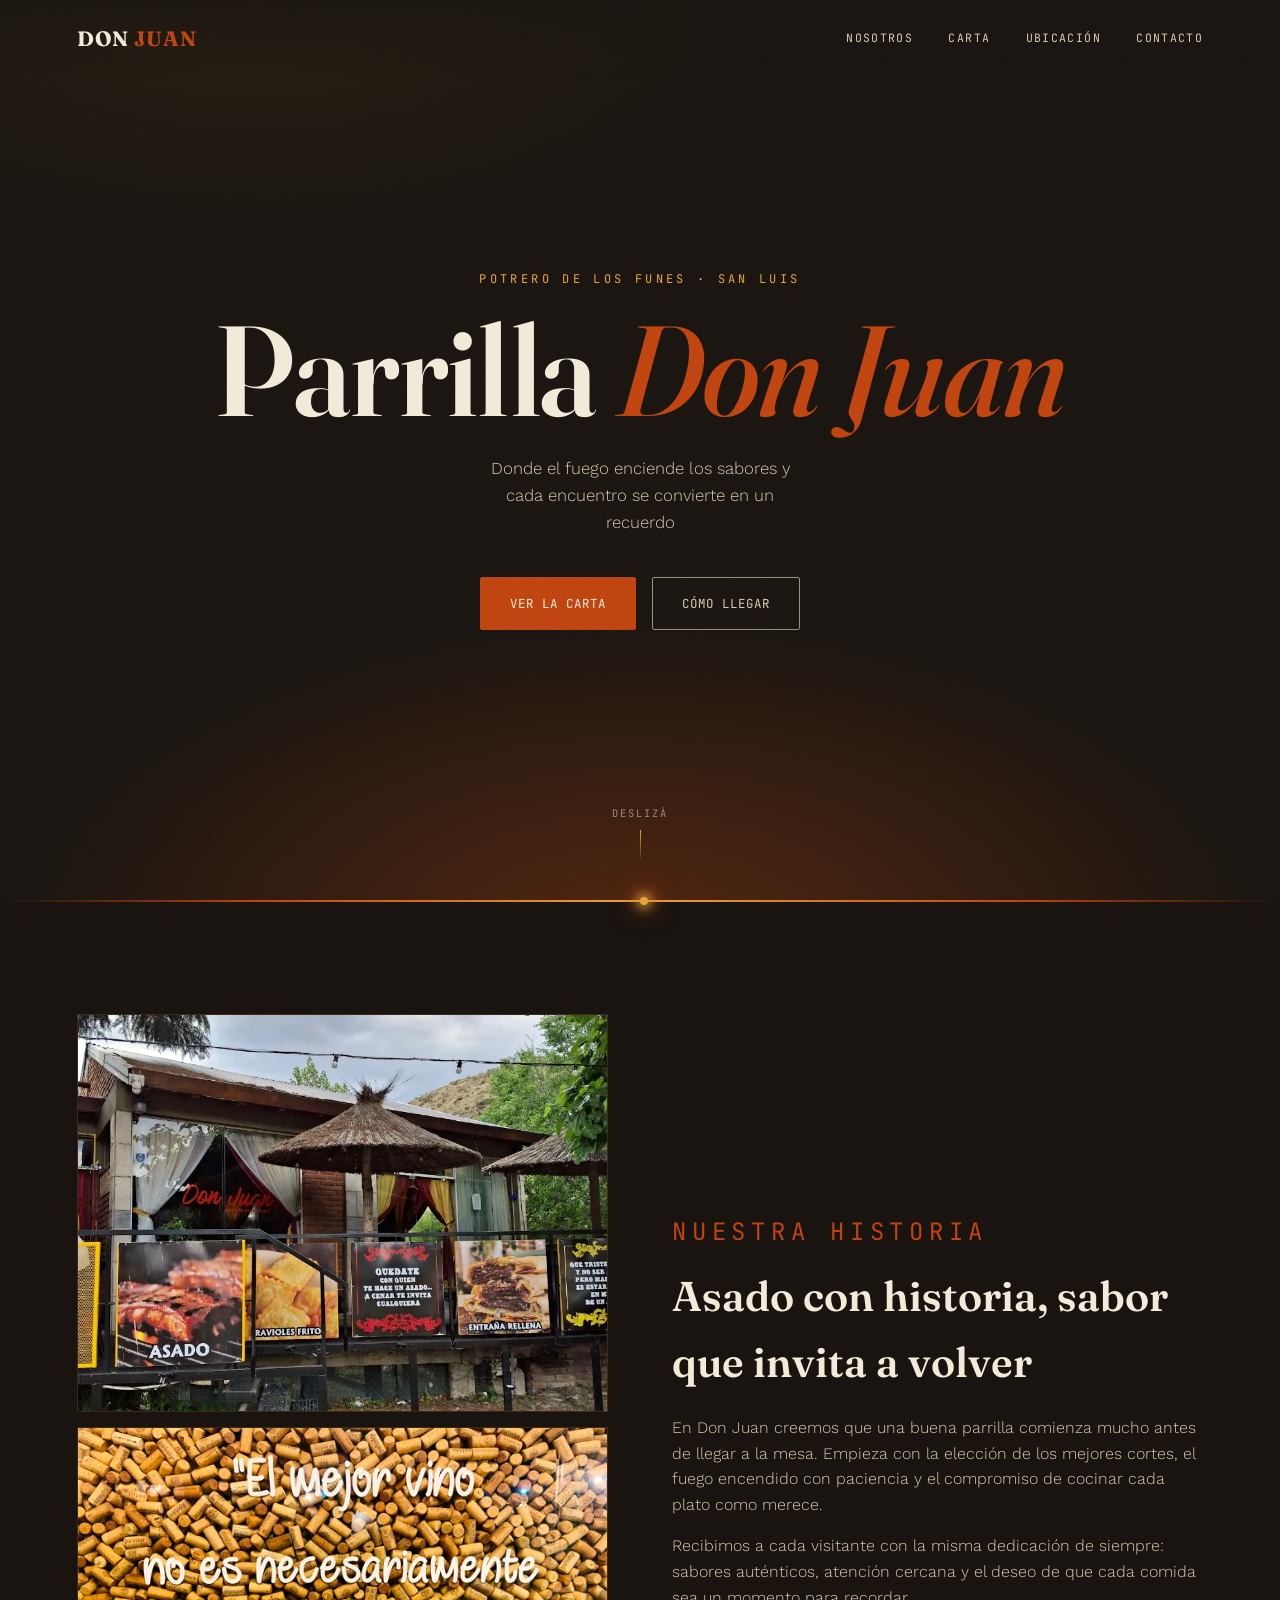
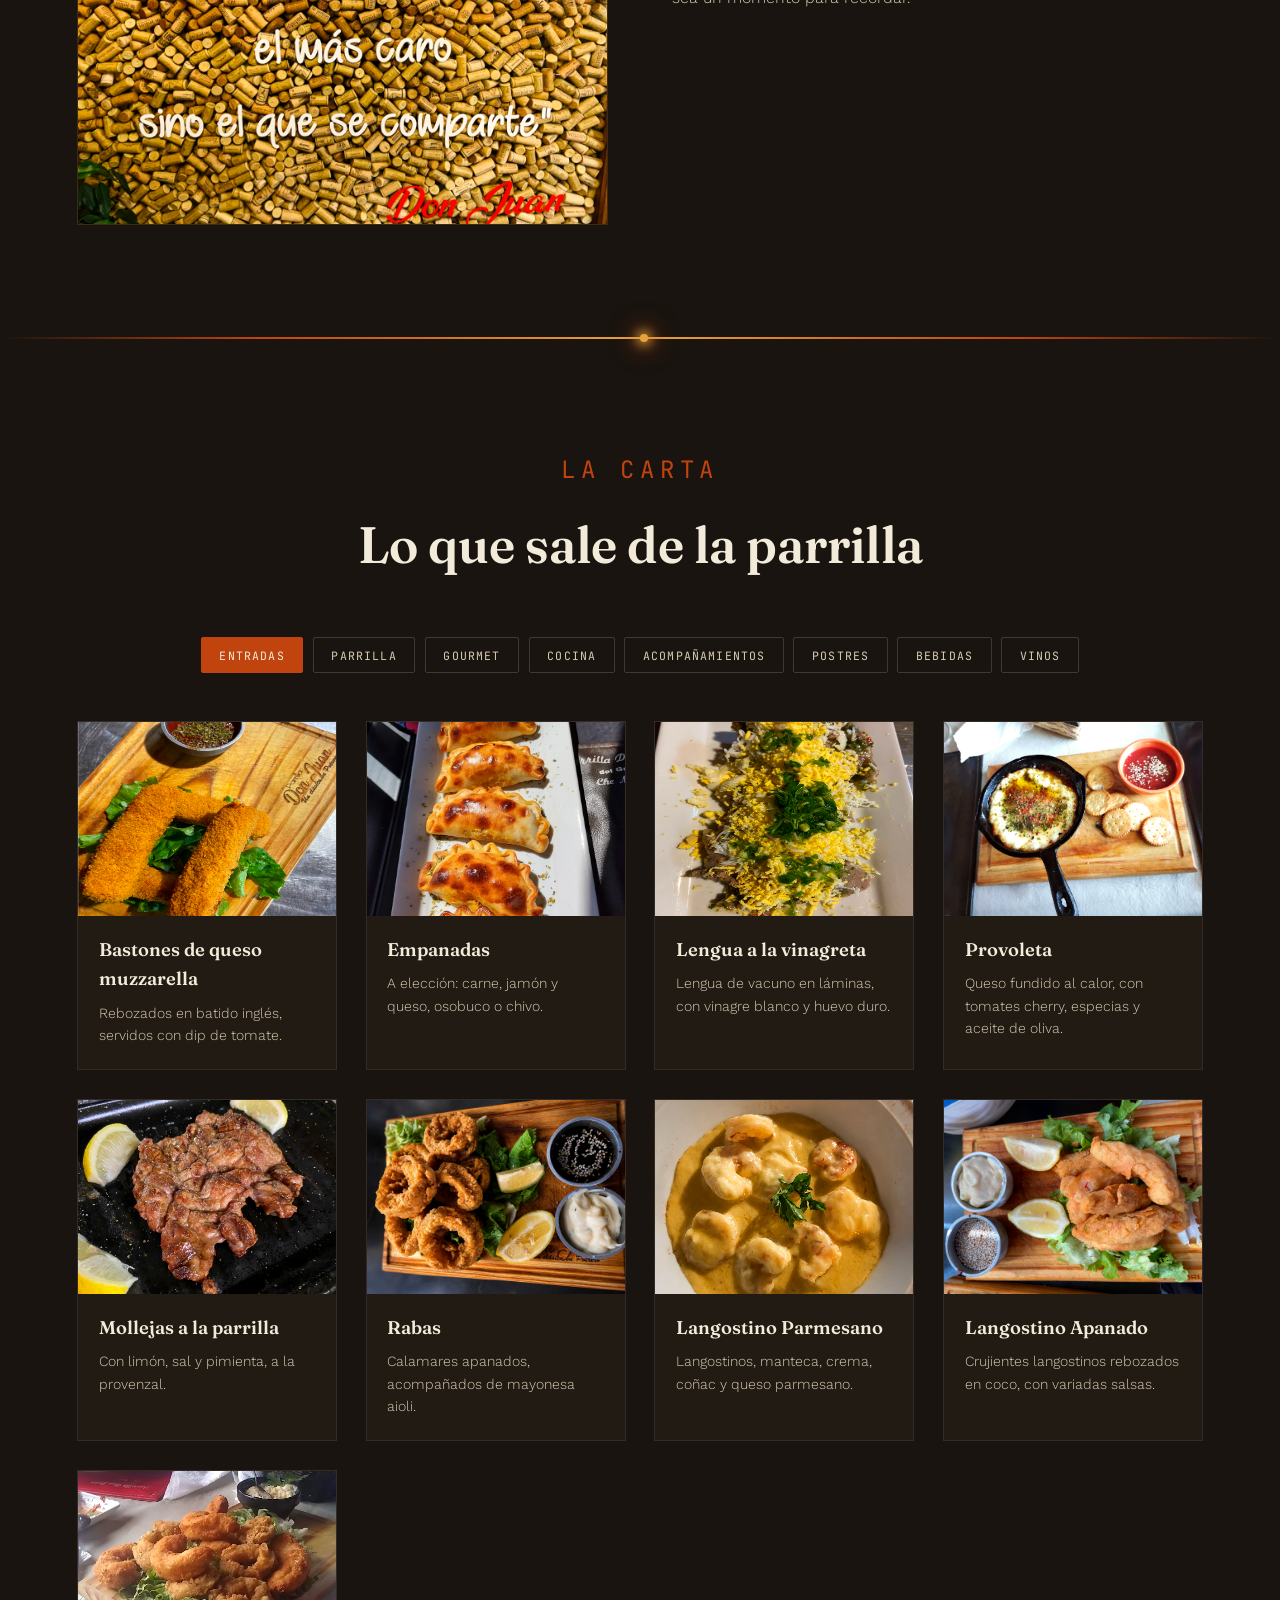
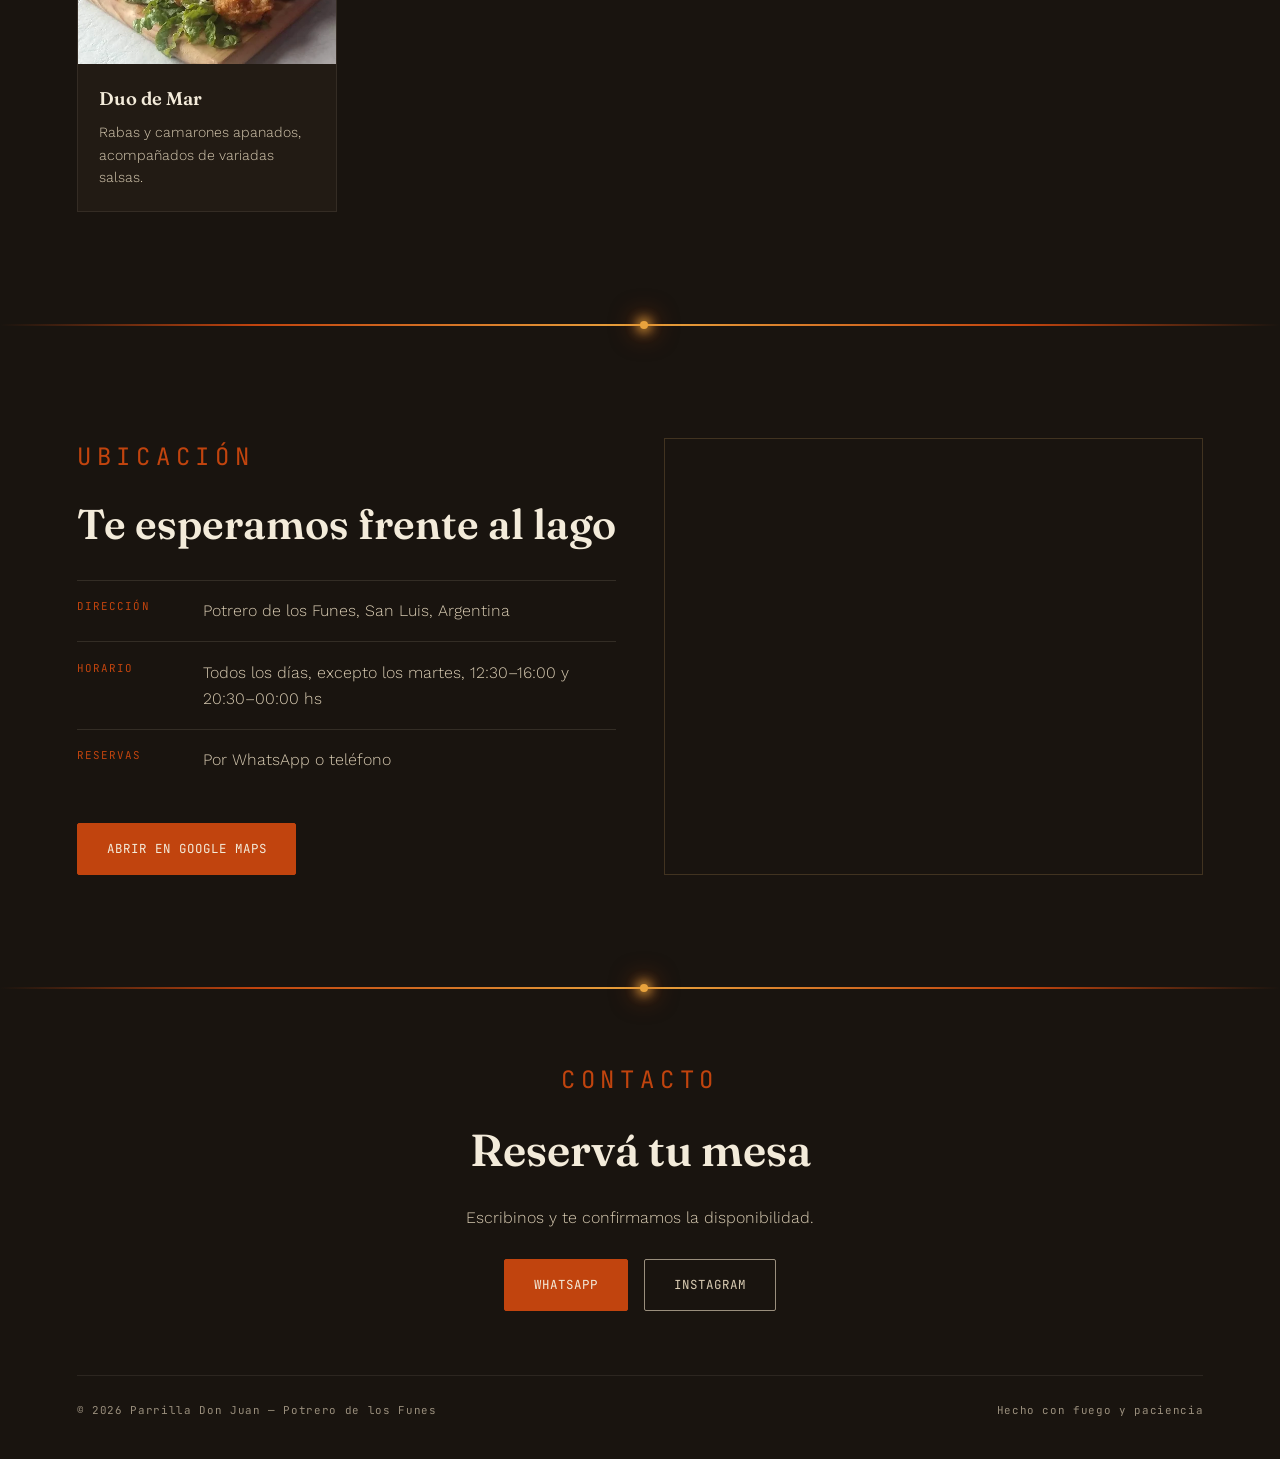
==== commit 93d52528: "Cambio el título del final" ====
--- a/index.html
+++ b/index.html
@@ -829,7 +829,7 @@
 <footer id="contacto">
   <span class="eyebrow">Contacto</span>
   <h2>Reservá tu mesa</h2>
-  <p style="color:var(--hueso-dim);max-width:40ch;margin:0 auto;font-weight:300;">Escribinos y te confirmamos el lugar frente al fuego.</p>
+  <p style="color:var(--hueso-dim);max-width:40ch;margin:0 auto;font-weight:300;">Escribinos y te confirmamos la disponibilidad.</p>
   <div class="contact-ctas">
     <a href="https://wa.me/5492664886777" target="_blank" class="btn btn-fill">WhatsApp</a>
     <a href="https://www.instagram.com/parrilla.don.juan/" target="_blank" class="btn btn-outline">Instagram</a>
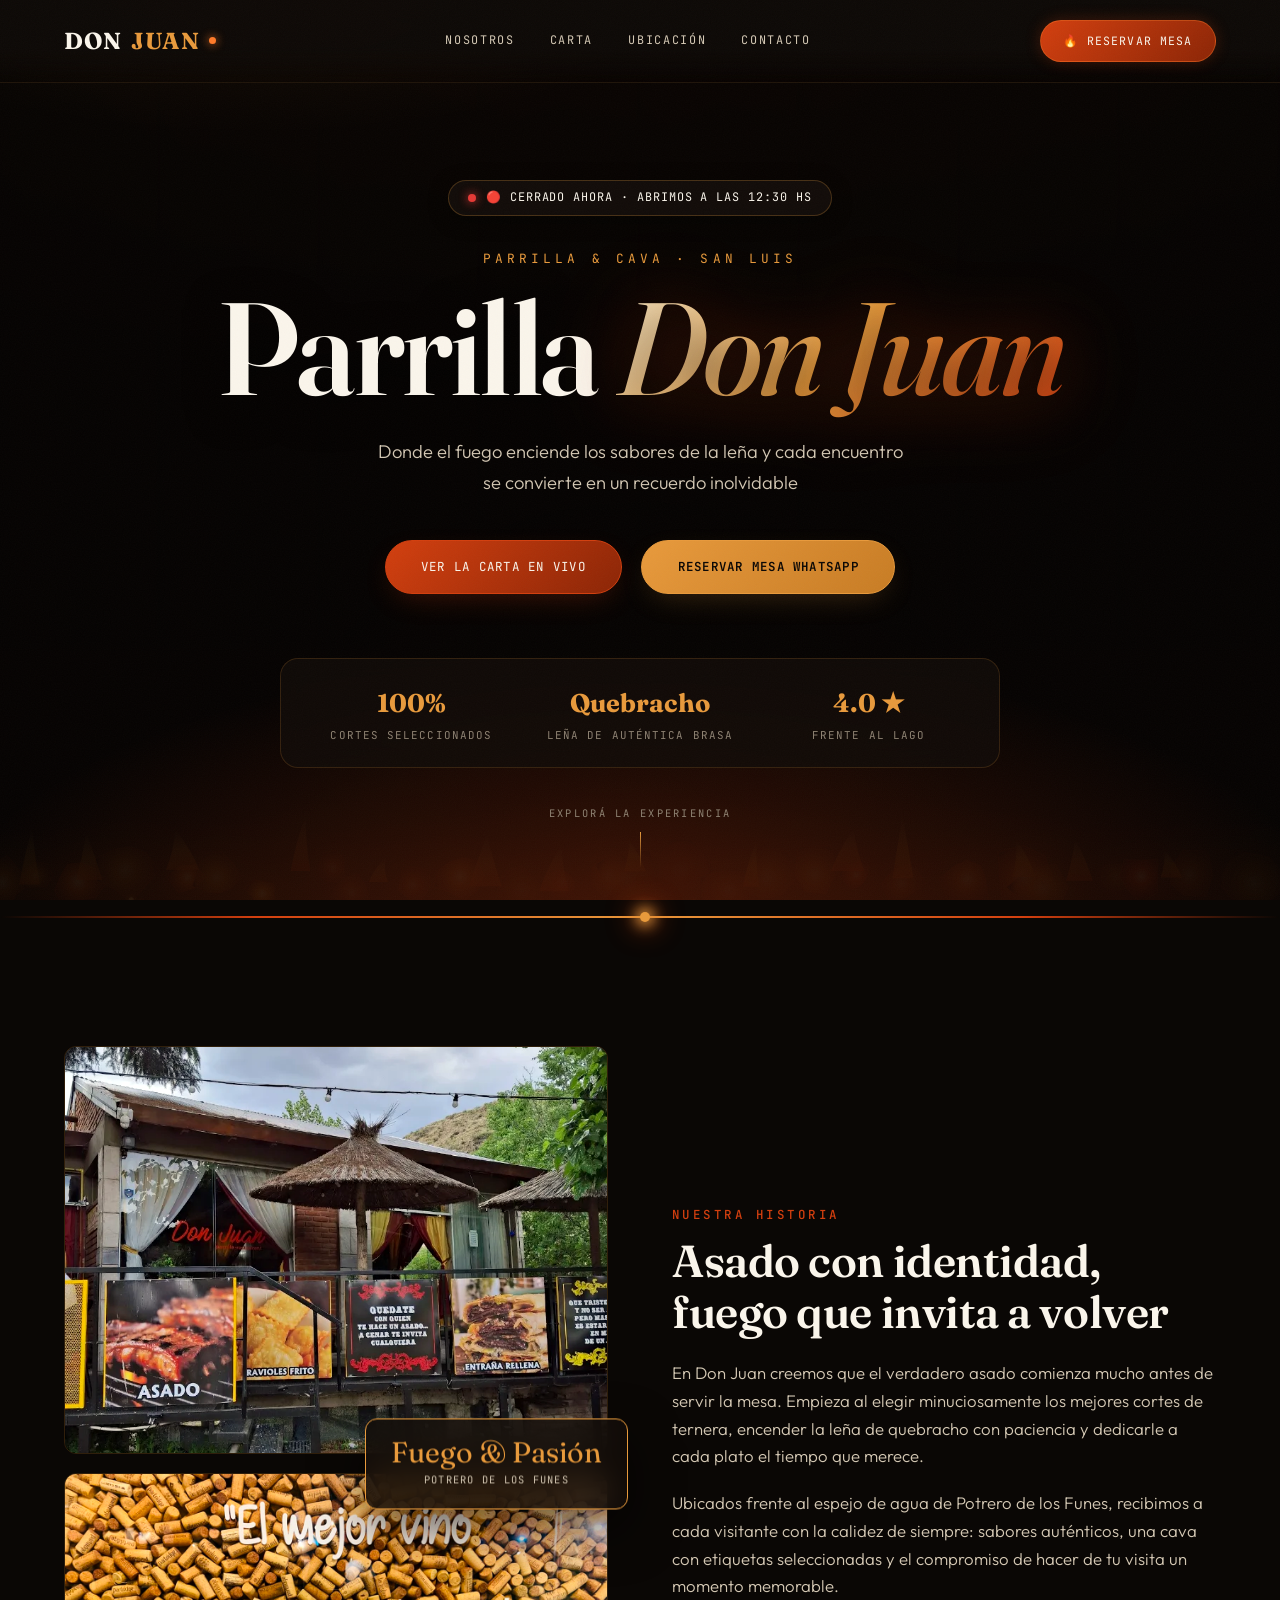
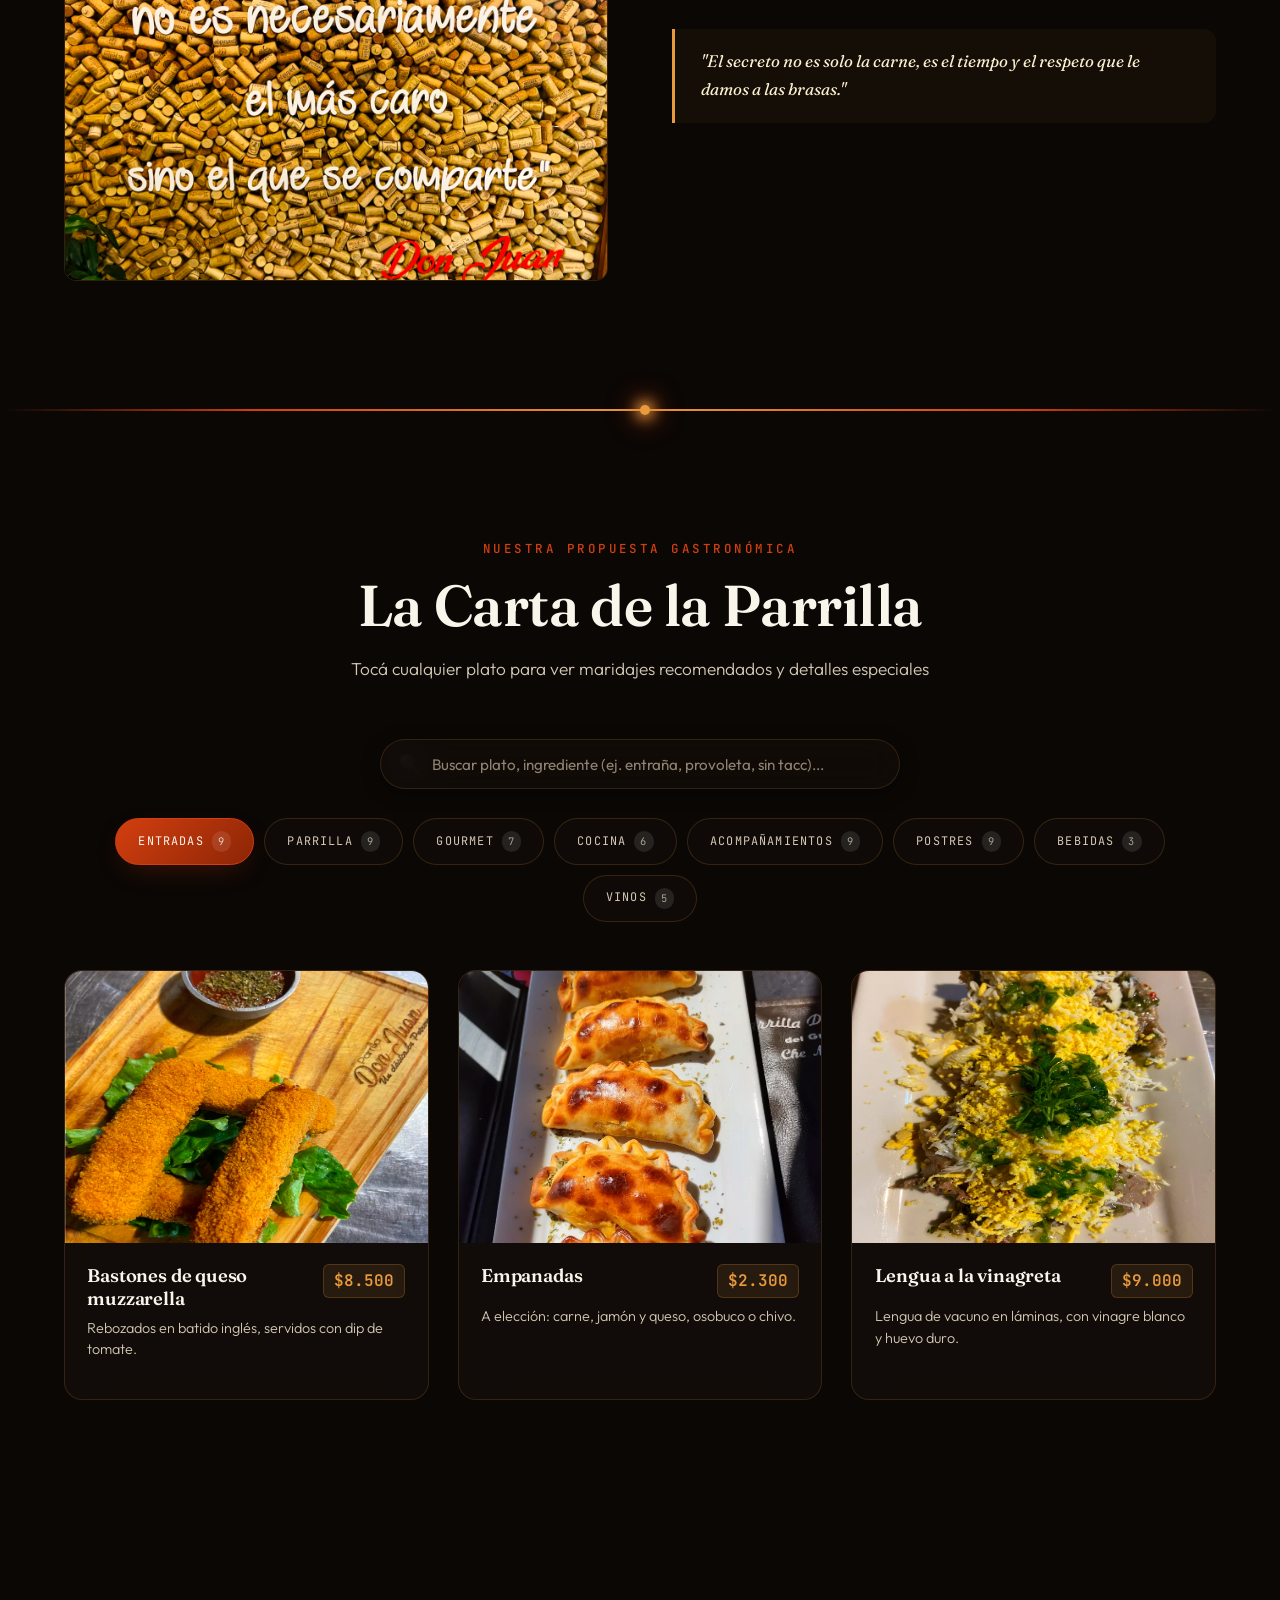
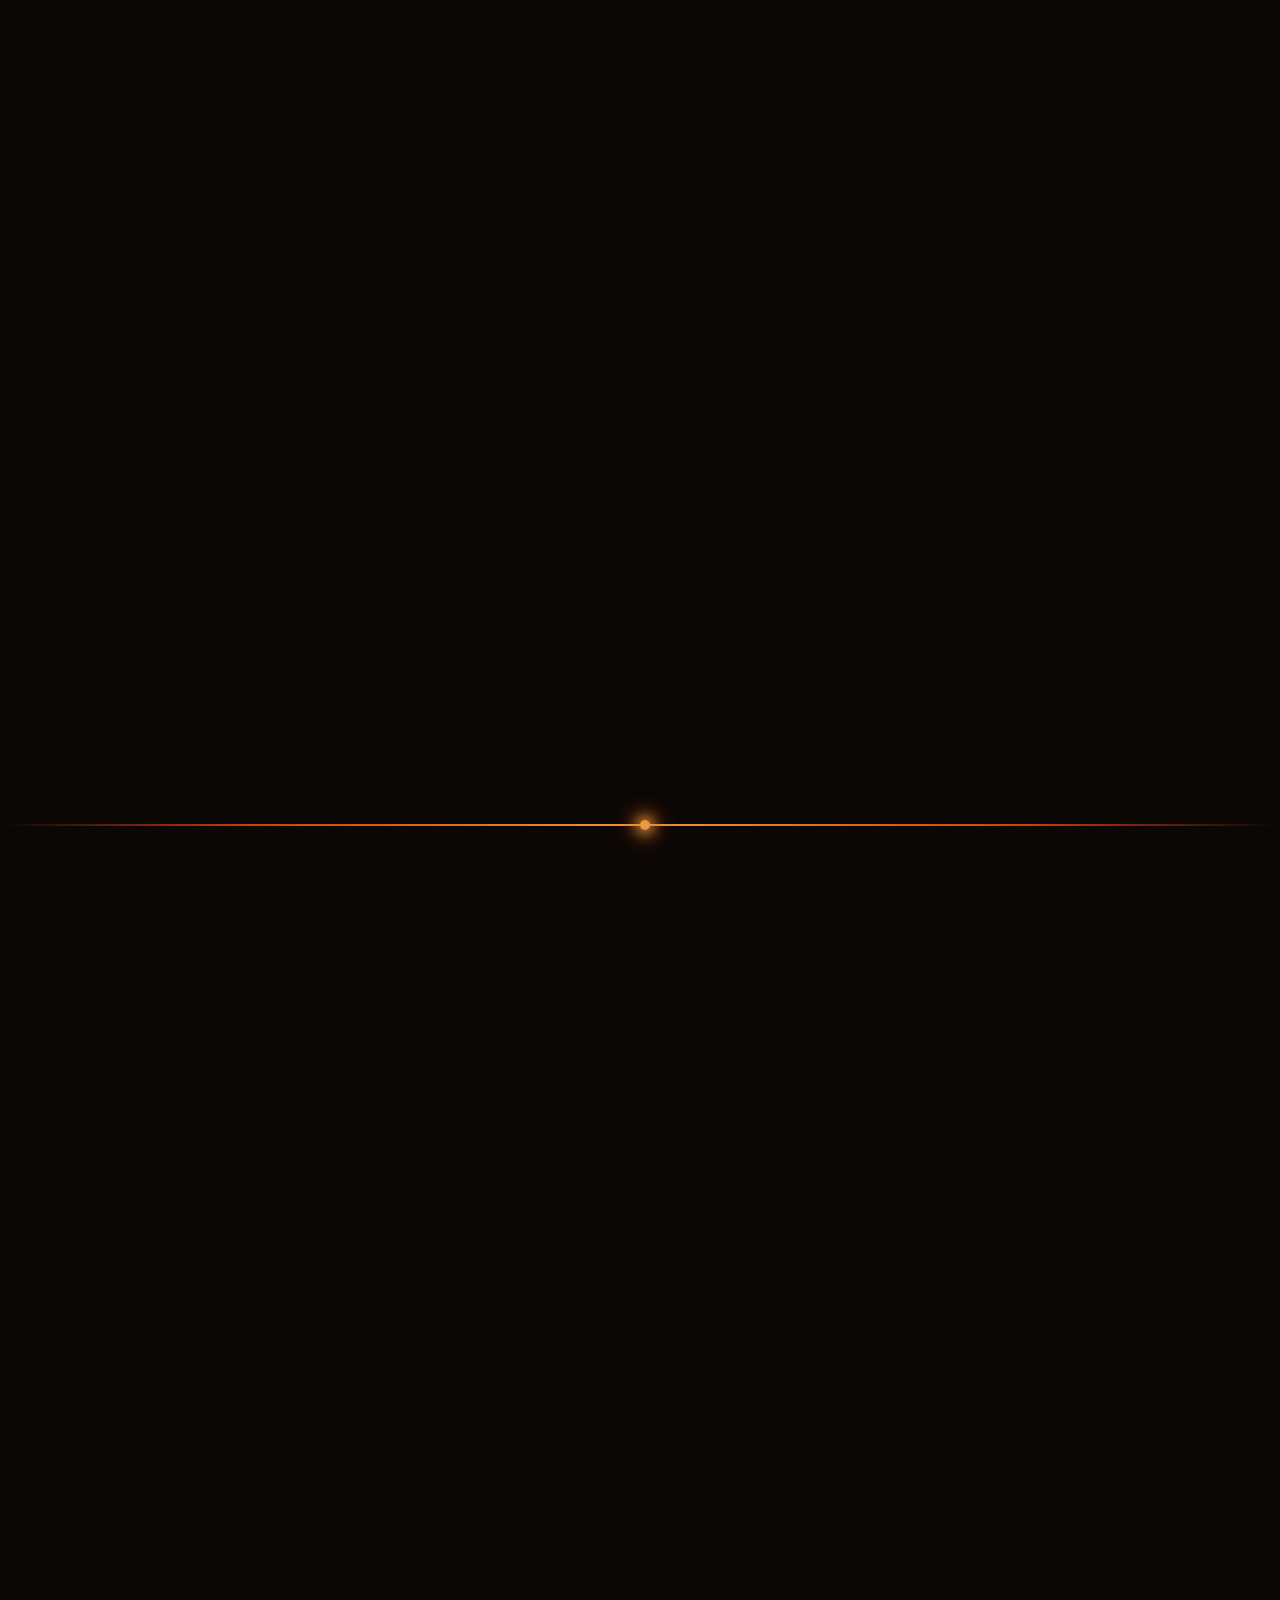
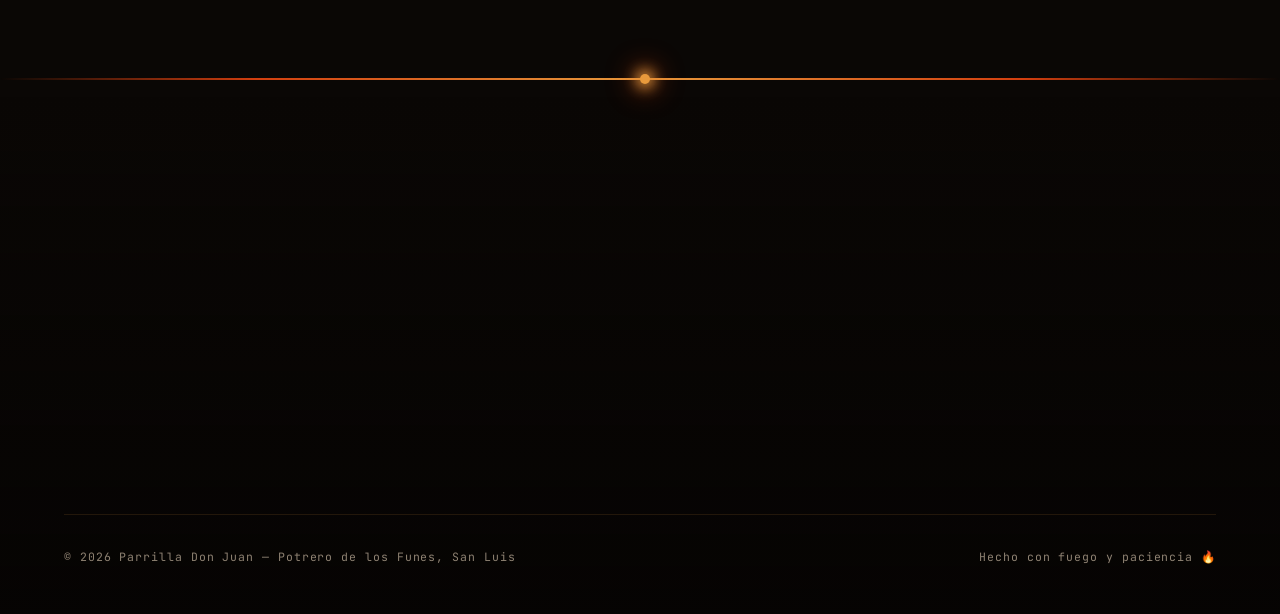
==== commit 726f08f5: "Rediseño completo de estética luxury, mejoras de reservas WhatsApp, Terraza y panel admin" ====
--- a/index.html
+++ b/index.html
@@ -1,880 +1,1059 @@
 <!DOCTYPE html>
 <html lang="es">
 <head>
-<meta charset="UTF-8">
-<meta name="viewport" content="width=device-width, initial-scale=1.0">
-<title>Don Juan · Parrilla en Potrero de los Funes</title>
-<link rel="preconnect" href="https://fonts.googleapis.com">
-<link href="https://fonts.googleapis.com/css2?family=Fraunces:ital,opsz,wght@0,9..144,400;0,9..144,600;0,9..144,700;1,9..144,500&family=Work+Sans:wght@300;400;500;600&family=JetBrains+Mono:wght@400;500&display=swap" rel="stylesheet">
-<style>
-  :root{
-    --carbon:#19140F;
-    --carbon-2:#221B14;
-    --brasa:#C1440E;
-    --ember:#E8A33D;
-    --humo:#9A8F7D;
-    --hueso:#F3EBDA;
-    --hueso-dim:#D8CBB2;
-  }
-  *{margin:0;padding:0;box-sizing:border-box;}
-  html{scroll-behavior:smooth;}
-  body{
-    background:var(--carbon);
-    color:var(--hueso);
-    font-family:'Work Sans', sans-serif;
-    font-weight:400;
-    line-height:1.6;
-    overflow-x:hidden;
-  }
-  h1,h2,h3{font-family:'Fraunces', serif;font-weight:600;}
-  a{color:inherit;text-decoration:none;}
-  .mono{font-family:'JetBrains Mono', monospace;}
-
-  /* subtle grain texture */
-  body::before{
-    content:"";
-    position:fixed;inset:0;
-    pointer-events:none;
-    z-index:999;
-    opacity:0.035;
-    background-image:url("data:image/svg+xml,%3Csvg xmlns='http://www.w3.org/2000/svg' width='120' height='120'%3E%3Cfilter id='n'%3E%3CfeTurbulence type='fractalNoise' baseFrequency='0.9' numOctaves='2' stitchTiles='stitch'/%3E%3C/filter%3E%3Crect width='100%25' height='100%25' filter='url(%23n)'/%3E%3C/svg%3E");
-  }
-
-  /* ---------- ember divider (signature element) ---------- */
-  .ember-line{
-    position:relative;
-    height:2px;
-    width:100%;
-    background:linear-gradient(90deg, transparent, var(--brasa) 20%, var(--ember) 50%, var(--brasa) 80%, transparent);
-    overflow:visible;
-    margin:0 auto;
-  }
-  .ember-line::after{
-    content:"";
-    position:absolute;
-    top:-3px;
-    left:50%;
-    width:8px;height:8px;
-    border-radius:50%;
-    background:var(--ember);
-    box-shadow:0 0 12px 3px var(--ember), 0 0 24px 6px rgba(193,68,14,0.5);
-    animation:drift 5s ease-in-out infinite;
-  }
-  @keyframes drift{
-    0%,100%{left:20%; opacity:0.5; transform:translateY(0) scale(0.8);}
-    50%{left:80%; opacity:1; transform:translateY(-4px) scale(1.1);}
-  }
-
-  /* ---------- header / nav ---------- */
-  header{
-    position:fixed;top:0;left:0;right:0;
-    z-index:100;
-    display:flex;justify-content:space-between;align-items:center;
-    padding:22px 6vw;
-    background:linear-gradient(to bottom, rgba(25,20,15,0.9), transparent);
-    backdrop-filter:blur(2px);
-  }
-  .brand{
-    font-family:'Fraunces', serif;
-    font-size:1.3rem;
-    letter-spacing:0.04em;
-    font-weight:700;
-  }
-  .brand span{color:var(--brasa);}
-  nav{display:flex;gap:2.2rem;}
-  nav a{
-    font-family:'JetBrains Mono', monospace;
-    font-size:0.72rem;
-    letter-spacing:0.12em;
-    text-transform:uppercase;
-    color:var(--hueso-dim);
-    transition:color 0.25s;
-    position:relative;
-  }
-  nav a:hover{color:var(--ember);}
-  .nav-toggle{display:none;}
-
-  /* ---------- hero ---------- */
-  .hero{
-    min-height:100svh;
-    display:flex;
-    flex-direction:column;
-    justify-content:center;
-    align-items:center;
-    text-align:center;
-    position:relative;
-    padding:0 6vw;
-    background:
-      radial-gradient(ellipse 80% 60% at 50% 105%, rgba(193,68,14,0.35), transparent 60%),
-      radial-gradient(ellipse 60% 40% at 20% 0%, rgba(232,163,61,0.08), transparent 60%),
-      var(--carbon);
-  }
-  .hero-eyebrow{
-    font-family:'JetBrains Mono', monospace;
-    font-size:0.75rem;
-    letter-spacing:0.28em;
-    text-transform:uppercase;
-    color:var(--ember);
-    margin-bottom:1.4rem;
-  }
-  .hero h1{
-    font-size:clamp(3.2rem, 12vw, 8rem);
-    line-height:0.92;
-    letter-spacing:-0.01em;
-    color:var(--hueso);
-  }
-  .hero h1 em{
-    font-style:italic;
-    color:var(--brasa);
-    font-weight:500;
-  }
-  .hero-sub{
-    margin-top:1.6rem;
-    max-width:34ch;
-    font-size:1.05rem;
-    color:var(--hueso-dim);
-    font-weight:300;
-  }
-  .hero-ctas{
-    margin-top:2.6rem;
-    display:flex;
-    gap:1rem;
-    flex-wrap:wrap;
-    justify-content:center;
-  }
-  .btn{
-    font-family:'JetBrains Mono', monospace;
-    font-size:0.78rem;
-    letter-spacing:0.08em;
-    text-transform:uppercase;
-    padding:0.95rem 1.8rem;
-    border-radius:2px;
-    border:1px solid var(--brasa);
-    transition:all 0.25s;
-  }
-  .btn-fill{background:var(--brasa);color:var(--hueso);}
-  .btn-fill:hover{background:var(--ember);border-color:var(--ember);color:var(--carbon);}
-  .btn-outline{color:var(--hueso-dim);border-color:var(--humo);}
-  .btn-outline:hover{border-color:var(--ember);color:var(--ember);}
-
-  .embers-bg{position:absolute;inset:0;overflow:hidden;pointer-events:none;z-index:0;}
-  .spark{
-    position:absolute;
-    bottom:-10px;
-    width:3px;height:3px;
-    border-radius:50%;
-    background:var(--ember);
-    box-shadow:0 0 6px 2px rgba(232,163,61,0.8);
-    animation:rise linear infinite;
-    opacity:0;
-  }
-  @keyframes rise{
-    0%{transform:translateY(0) translateX(0); opacity:0;}
-    10%{opacity:1;}
-    100%{transform:translateY(-95vh) translateX(var(--drift,20px)); opacity:0;}
-  }
-
-  .scroll-cue{
-    position:absolute;bottom:2.4rem;
-    font-family:'JetBrains Mono',monospace;
-    font-size:0.65rem;
-    letter-spacing:0.2em;
-    text-transform:uppercase;
-    color:var(--humo);
-    display:flex;flex-direction:column;align-items:center;gap:0.5rem;
-  }
-  .scroll-cue::after{
-    content:"";
-    width:1px;height:32px;
-    background:linear-gradient(var(--ember), transparent);
-    animation:pulse-line 2s ease-in-out infinite;
-  }
-  @keyframes pulse-line{0%,100%{opacity:0.3;}50%{opacity:1;}}
-
-  section{padding:7rem 6vw;}
-  .section-head{max-width:640px;margin:0 auto 3.2rem;text-align:center;}
-  .eyebrow{
-    font-family:'JetBrains Mono', monospace;
-    font-size:1.5rem;
-    letter-spacing:0.24em;
-    text-transform:uppercase;
-    color:var(--brasa);
-    display:block;
-    margin-bottom:0.9rem;
-  }
-  .section-head h2{
-    font-size:clamp(2rem, 5vw, 3.2rem);
-    color:var(--hueso);
-  }
-  .section-head p{
-    margin-top:1rem;
-    color:var(--hueso-dim);
-    font-weight:300;
-  }
-
-  /* ---------- about ---------- */
-  .about{
-    display:grid;
-    grid-template-columns:repeat(auto-fit, minmax(min(340px, 100%), 1fr));
-    gap:4rem;
-    align-items:center;
-    max-width:1180px;
-    margin:0 auto;
-  }
-  .about-photos{
-    display:flex;
-    flex-direction:column;
-    gap:0.9rem;
-  }
-  .about-photos img{
-    width:100%;
-    aspect-ratio:4/3;
-    object-fit:cover;
-    filter:sepia(0.15) saturate(1.1) contrast(1.05);
-    border:1px solid rgba(232,163,61,0.15);
-    display:block;
-  }
-  .about-text .eyebrow{margin-bottom:0.7rem;}
-  .about-text h2{font-size:clamp(1.8rem,4vw,2.6rem);margin-bottom:1.2rem;}
-  .about-text p{color:var(--hueso-dim);font-weight:300;margin-bottom:1rem;}
-  .about-stats{
-    display:flex;
-    gap:2.4rem;
-    margin-top:2rem;
-    padding-top:1.6rem;
-    border-top:1px solid rgba(154,143,125,0.25);
-  }
-  .about-stats div strong{
-    display:block;
-    font-family:'Fraunces',serif;
-    font-size:1.8rem;
-    color:var(--ember);
-  }
-  .about-stats div span{
-    font-family:'JetBrains Mono',monospace;
-    font-size:0.68rem;
-    letter-spacing:0.08em;
-    text-transform:uppercase;
-    color:var(--humo);
-  }
-
-  /* ---------- menu ---------- */
-  .menu-tabs{
-    display:flex;
-    justify-content:center;
-    gap:0.6rem;
-    flex-wrap:wrap;
-    margin-bottom:3rem;
-  }
-  .menu-tab{
-    font-family:'JetBrains Mono',monospace;
-    font-size:0.72rem;
-    letter-spacing:0.1em;
-    text-transform:uppercase;
-    padding:0.6rem 1.1rem;
-    border:1px solid rgba(154,143,125,0.3);
-    color:var(--hueso-dim);
-    border-radius:2px;
-    cursor:pointer;
-    background:transparent;
-    transition:all 0.2s;
-  }
-  .menu-tab:hover{border-color:var(--ember);color:var(--ember);}
-  .menu-tab.active{background:var(--brasa);border-color:var(--brasa);color:var(--hueso);}
-
-  .menu-group{display:none;}
-  .menu-group.active{display:block;animation:fadein 0.4s ease;}
-  @keyframes fadein{from{opacity:0;transform:translateY(6px);}to{opacity:1;transform:translateY(0);}}
-
-  .menu-grid{
-    display:grid;
-    grid-template-columns:repeat(auto-fit, minmax(260px, 1fr));
-    gap:1.8rem;
-    max-width:1180px;
-    margin:0 auto;
-  }
-  .dish{
-    background:var(--carbon-2);
-    border:1px solid rgba(154,143,125,0.15);
-    overflow:hidden;
-    transition:transform 0.3s, border-color 0.3s;
-  }
-  .dish:hover{transform:translateY(-4px);border-color:rgba(232,163,61,0.4);}
-  .dish img{
-    width:100%;
-    aspect-ratio:4/3;
-    object-fit:cover;
-    display:block;
-    filter:saturate(1.05) contrast(1.03);
-  }
-  .dish-body{padding:1.2rem 1.3rem 1.4rem;}
-  .dish-top{display:flex;justify-content:space-between;align-items:baseline;gap:0.6rem;}
-  .dish-top h3{font-size:1.15rem;color:var(--hueso);}
-  .dish-price{
-    font-family:'JetBrains Mono',monospace;
-    color:var(--ember);
-    font-size:0.95rem;
-    white-space:nowrap;
-  }
-  .dish p{
-    margin-top:0.5rem;
-    font-size:0.88rem;
-    color:var(--hueso-dim);
-    font-weight:300;
-  }
-
-  /* ---------- location ---------- */
-  .location{
-    display:grid;
-    grid-template-columns:repeat(auto-fit, minmax(min(340px, 100%), 1fr));
-    gap:3rem;
-    max-width:1180px;
-    margin:0 auto;
-    align-items:stretch;
-  }
-  .location-info h2{font-size:clamp(1.8rem,4vw,2.6rem);margin-bottom:1.4rem;}
-  .info-row{
-    display:flex;
-    gap:1rem;
-    padding:1.1rem 0;
-    border-top:1px solid rgba(154,143,125,0.2);
-  }
-  .info-row:last-child{border-bottom:1px solid rgba(154,143,125,0.2);}
-  .info-label{
-    font-family:'JetBrains Mono',monospace;
-    font-size:0.68rem;
-    letter-spacing:0.1em;
-    text-transform:uppercase;
-    color:var(--brasa);
-    min-width:110px;
-  }
-  .info-val{color:var(--hueso-dim);font-weight:300;}
-  .map-frame{
-    width:100%;
-    min-height:340px;
-    border:1px solid rgba(232,163,61,0.2);
-    filter:grayscale(0.3) sepia(0.15) contrast(1.05);
-  }
-
-  /* ---------- footer / contact ---------- */
-  footer{
-    padding:4.5rem 6vw 2.5rem;
-    text-align:center;
-  }
-  footer h2{font-size:clamp(1.8rem,5vw,2.8rem);margin-bottom:1.2rem;}
-  .contact-ctas{
-    display:flex;gap:1rem;justify-content:center;flex-wrap:wrap;
-    margin-top:1.8rem;
-  }
-  .foot-bottom{
-    margin-top:4rem;
-    padding-top:1.6rem;
-    border-top:1px solid rgba(154,143,125,0.15);
-    display:flex;justify-content:space-between;flex-wrap:wrap;gap:1rem;
-    font-family:'JetBrains Mono',monospace;
-    font-size:0.68rem;
-    letter-spacing:0.06em;
-    color:var(--humo);
-  }
-
-  @media (max-width:820px){
-    .map-frame{order:-1;}
-    nav{
-      position:fixed;top:0;right:0;height:100svh;width:70vw;max-width:300px;
-      background:var(--carbon-2);
-      flex-direction:column;
-      justify-content:center;
-      align-items:flex-start;
-      padding:2rem 2.4rem;
-      gap:1.8rem;
-      transform:translateX(100%);
-      transition:transform 0.35s ease;
-      border-left:1px solid rgba(232,163,61,0.15);
-    }
-    nav.open{transform:translateX(0);}
-    .nav-toggle{
-      display:block;
-      z-index:110;
-      background:none;border:none;
-      color:var(--hueso);
-      font-family:'JetBrains Mono',monospace;
-      font-size:1.2rem;
-      letter-spacing:0.1em;
-      text-transform:uppercase;
-      cursor:pointer;
-    }
-  }
-</style>
+  <meta charset="UTF-8">
+  <meta name="viewport" content="width=device-width, initial-scale=1.0">
+  <title>Don Juan · Parrilla en Potrero de los Funes | San Luis</title>
+  <meta name="description" content="Parrilla Don Juan en Potrero de los Funes, San Luis. Los mejores cortes a la parrilla, pastas gourmet, postres artesanales y cava de vinos. Reservá tu mesa frente al lago.">
+  
+  <link rel="stylesheet" href="index.css">
+  <style>
+    /* ===== FIRE CANVAS BACKGROUND ===== */
+    #fireCanvas {
+      position: fixed;
+      top: 0; left: 0;
+      width: 100%; height: 100%;
+      pointer-events: none;
+      z-index: -1;
+    }
+    /* Smoke wisps (CSS-only) */
+    .smoke-layer {
+      position: fixed;
+      inset: 0;
+      pointer-events: none;
+      z-index: -1;
+      overflow: hidden;
+    }
+    .smoke-wisp {
+      position: absolute;
+      bottom: -20%;
+      border-radius: 50%;
+      background: radial-gradient(ellipse, rgba(154,143,125,0.05) 0%, transparent 70%);
+      animation: smokeRise linear infinite;
+      filter: blur(40px);
+    }
+    @keyframes smokeRise {
+      0%   { transform: translateY(0) translateX(0) scale(1); opacity: 0; }
+      10%  { opacity: 0.6; }
+      50%  { opacity: 0.35; transform: translateY(-50vh) translateX(var(--sx, 30px)) scale(1.5); }
+      100% { opacity: 0; transform: translateY(-110vh) translateX(var(--sx2, -20px)) scale(2.5); }
+    }
+    /* Glowing coals strip at very bottom of page */
+    .coals-glow {
+      position: fixed;
+      bottom: 0; left: 0; right: 0;
+      height: 180px;
+      pointer-events: none;
+      z-index: -1;
+      background: 
+        radial-gradient(ellipse 120% 100% at 50% 100%, rgba(211,63,15,0.2) 0%, transparent 60%),
+        radial-gradient(ellipse 80% 80% at 30% 100%, rgba(232,154,60,0.1) 0%, transparent 50%),
+        radial-gradient(ellipse 60% 70% at 70% 100%, rgba(211,63,15,0.12) 0%, transparent 50%);
+      animation: coalsGlowPulse 4s ease-in-out infinite alternate;
+    }
+    @keyframes coalsGlowPulse {
+      0%   { opacity: 0.65; }
+      100% { opacity: 1; }
+    }
+    /* Animated heat haze overlay */
+    .heat-haze {
+      position: fixed;
+      bottom: 0; left: 0; right: 0;
+      height: 300px;
+      pointer-events: none;
+      z-index: -1;
+      background: linear-gradient(to top, rgba(211,63,15,0.05), transparent);
+      animation: hazeShimmer 3s ease-in-out infinite alternate;
+    }
+    @keyframes hazeShimmer {
+      0%   { transform: scaleY(1); opacity: 0.5; }
+      100% { transform: scaleY(1.08); opacity: 0.85; }
+    }
+  </style>
 </head>
 <body>
 
-<header>
-  <div class="brand">DON <span>JUAN</span></div>
+<!-- ===== ANIMATED FIRE BACKGROUND ===== -->
+<canvas id="fireCanvas"></canvas>
+<div class="smoke-layer" id="smokeLayer"></div>
+<div class="coals-glow"></div>
+<div class="heat-haze"></div>
+
+<!-- NAV OVERLAY (mobile) -->
+<div class="nav-overlay" id="navOverlay"></div>
+
+<!-- ===================== HEADER ===================== -->
+<header id="mainHeader">
+  <a href="#" class="brand">DON <span>JUAN</span> <i class="brand-dot"></i></a>
+  
   <nav id="nav">
     <a href="#historia">Nosotros</a>
     <a href="#carta">Carta</a>
     <a href="#ubicacion">Ubicación</a>
     <a href="#contacto">Contacto</a>
   </nav>
-  <button class="nav-toggle" id="navToggle">☰</button>
+
+  <div class="nav-actions">
+    <button class="btn-header-reserve" id="headerReserveBtn">
+      <span>🔥 Reservar Mesa</span>
+    </button>
+    <button class="nav-toggle" id="navToggle" aria-label="Abrir menú">☰</button>
+  </div>
 </header>
 
-<section class="hero">
+<!-- ===================== HERO ===================== -->
+<section class="hero" id="hero">
   <div class="embers-bg" id="embersBg"></div>
-  <span class="hero-eyebrow">Potrero de los Funes · San Luis</span>
+  
+  <!-- Live Restaurant Status Pill -->
+  <div class="status-pill open" id="liveStatusPill">
+    <span class="status-indicator"></span>
+    <span id="liveStatusText">🟢 Abierto Ahora · Potrero de los Funes</span>
+  </div>
+
+  <span class="hero-eyebrow">Parrilla & Cava · San Luis</span>
   <h1>Parrilla <em>Don Juan</em></h1>
-  <p class="hero-sub">Donde el fuego enciende los sabores y cada encuentro se convierte en un recuerdo</p>
+  <p class="hero-sub">Donde el fuego enciende los sabores de la leña y cada encuentro se convierte en un recuerdo inolvidable</p>
+
   <div class="hero-ctas">
-    <a href="#carta" class="btn btn-fill">Ver la carta</a>
-    <a href="#ubicacion" class="btn btn-outline">Cómo llegar</a>
-  </div>
-  <div class="scroll-cue">Deslizá</div>
+    <a href="#carta" class="btn btn-fill">Ver la carta en vivo</a>
+    <button class="btn btn-gold" id="heroReserveBtn">Reservar mesa WhatsApp</button>
+  </div>
+
+  <div class="hero-stats">
+    <div class="hero-stat-item">
+      <span class="hero-stat-val">100%</span>
+      <span class="hero-stat-lbl">Cortes Seleccionados</span>
+    </div>
+    <div class="hero-stat-item">
+      <span class="hero-stat-val">Quebracho</span>
+      <span class="hero-stat-lbl">Leña de Auténtica Brasa</span>
+    </div>
+    <div class="hero-stat-item">
+      <span class="hero-stat-val">4.0 ★</span>
+      <span class="hero-stat-lbl">Frente al Lago</span>
+    </div>
+  </div>
+
+  <div class="scroll-cue">Explorá la experiencia</div>
 </section>
 
 <div class="ember-line"></div>
 
+<!-- ===================== NOSOTROS ===================== -->
 <section id="historia">
   <div class="about">
-    <div class="about-photos">
-      <img src="fotos/historia-parrilla.jpg" alt="Frente de la parrilla Don Juan" onerror="this.onerror=null;this.src='https://placehold.co/700x525/2A1F16/E8A33D?font=roboto&text=FOTO%3A%0AFrente%20de%20la%20parrilla';">
-      <img src="fotos/historia-vino.jpg" alt="El mejor vino no es necesariamente el más caro sino el que se comparte" onerror="this.onerror=null;this.src='https://placehold.co/700x525/2A1F16/E8A33D?font=roboto&text=FOTO%3A%0AFrase%20de%20los%20corchos';">
+    <div class="about-photos reveal-left">
+      <img src="fotos/historia-parrilla.jpg" alt="Frente de la parrilla Don Juan en Potrero de los Funes" loading="lazy">
+      <img src="fotos/historia-vino.jpg" alt="Selección de vinos para compartir" loading="lazy">
+      <div class="about-badge">
+        <div class="about-badge-title">Fuego & Pasión</div>
+        <div class="about-badge-sub">Potrero de los Funes</div>
+      </div>
     </div>
-    <div class="about-text">
+
+    <div class="about-text reveal-right">
       <span class="eyebrow">Nuestra historia</span>
-      <h2>Asado con historia, sabor que invita a volver</h2>
-      <p>En Don Juan creemos que una buena parrilla comienza mucho antes de llegar a la mesa. Empieza con la elección de los mejores cortes, el fuego encendido con paciencia y el compromiso de cocinar cada plato como merece.</p>
-      <p>Recibimos a cada visitante con la misma dedicación de siempre: sabores auténticos, atención cercana y el deseo de que cada comida sea un momento para recordar.</p>
+      <h2>Asado con identidad, fuego que invita a volver</h2>
+      <p>En Don Juan creemos que el verdadero asado comienza mucho antes de servir la mesa. Empieza al elegir minuciosamente los mejores cortes de ternera, encender la leña de quebracho con paciencia y dedicarle a cada plato el tiempo que merece.</p>
+      <p>Ubicados frente al espejo de agua de Potrero de los Funes, recibimos a cada visitante con la calidez de siempre: sabores auténticos, una cava con etiquetas seleccionadas y el compromiso de hacer de tu visita un momento memorable.</p>
+      
+      <div class="about-quote">
+        "El secreto no es solo la carne, es el tiempo y el respeto que le damos a las brasas."
+      </div>
     </div>
   </div>
 </section>
 
 <div class="ember-line"></div>
 
+<!-- ===================== CARTA ===================== -->
 <section id="carta">
-  <div class="section-head">
-    <span class="eyebrow">La carta</span>
-    <h2>Lo que sale de la parrilla</h2>
-  </div>
-
-  <div class="menu-tabs">
-    <button class="menu-tab active" data-target="entradas">Entradas</button>
-    <button class="menu-tab" data-target="parrilla">Parrilla</button>
-    <button class="menu-tab" data-target="gourmet">Gourmet</button>
-    <button class="menu-tab" data-target="cocina">Cocina</button>
-    <button class="menu-tab" data-target="acompanamientos">Acompañamientos</button>
-    <button class="menu-tab" data-target="postres">Postres</button>
-    <button class="menu-tab" data-target="bebidas">Bebidas</button>
-    <button class="menu-tab" data-target="vinos">Vinos</button>
-  </div>
-
-  <!-- ENTRADAS -->
-  <div class="menu-group active" id="entradas">
-    <div class="menu-grid">
-      <article class="dish">
-        <img src="fotos/bastones-de-queso-muzzarella.jpg" alt="Bastones de queso muzzarella" onerror="this.onerror=null;this.src='https://placehold.co/600x450/3A2A1B/E8A33D?text=FOTO%3A%20Bastones%20de%20muzzarella';">
-        <div class="dish-body"><div class="dish-top"><h3>Bastones de queso muzzarella</h3></div>
-          <p>Rebozados en batido inglés, servidos con dip de tomate.</p></div>
-      </article>
-      <article class="dish">
-        <img src="fotos/empanadas.jpg" alt="Empanadas" onerror="this.onerror=null;this.src='https://placehold.co/600x450/3A2A1B/E8A33D?text=FOTO%3A%20Empanadas';">
-        <div class="dish-body"><div class="dish-top"><h3>Empanadas</h3></div>
-          <p>A elección: carne, jamón y queso, osobuco o chivo.</p></div>
-      </article>
-      <article class="dish">
-        <img src="fotos/lengua-a-la-vinagreta.jpg" alt="Lengua a la vinagreta" onerror="this.onerror=null;this.src='https://placehold.co/600x450/3A2A1B/E8A33D?text=FOTO%3A%20Lengua%20a%20la%20vinagreta';">
-        <div class="dish-body"><div class="dish-top"><h3>Lengua a la vinagreta</h3></div>
-          <p>Lengua de vacuno en láminas, con vinagre blanco y huevo duro.</p></div>
-      </article>
-      <article class="dish">
-        <img src="fotos/provoleta.jpg" alt="Provoleta" onerror="this.onerror=null;this.src='https://placehold.co/600x450/3A2A1B/E8A33D?text=FOTO%3A%20Provoleta';">
-        <div class="dish-body"><div class="dish-top"><h3>Provoleta</h3></div>
-          <p>Queso fundido al calor, con tomates cherry, especias y aceite de oliva.</p></div>
-      </article>
-      <article class="dish">
-        <img src="fotos/mollejas-a-la-parrilla.jpg" alt="Mollejas a la parrilla" onerror="this.onerror=null;this.src='https://placehold.co/600x450/3A2A1B/E8A33D?text=FOTO%3A%20Mollejas%20a%20la%20parrilla';">
-        <div class="dish-body"><div class="dish-top"><h3>Mollejas a la parrilla</h3></div>
-          <p>Con limón, sal y pimienta, a la provenzal.</p></div>
-      </article>
-      <article class="dish">
-        <img src="fotos/rabas.jpg" alt="Rabas" onerror="this.onerror=null;this.src='https://placehold.co/600x450/1B2A3A/E8A33D?text=FOTO%3A%20Rabas';">
-        <div class="dish-body"><div class="dish-top"><h3>Rabas</h3></div>
-          <p>Calamares apanados, acompañados de mayonesa aioli.</p></div>
-      </article>
-      <article class="dish">
-        <img src="fotos/langostino-parmesano.jpg" alt="Langostino Parmesano" onerror="this.onerror=null;this.src='https://placehold.co/600x450/1B2A3A/E8A33D?text=FOTO%3A%20Langostino%20Parmesano';">
-        <div class="dish-body"><div class="dish-top"><h3>Langostino Parmesano</h3></div>
-          <p>Langostinos, manteca, crema, coñac y queso parmesano.</p></div>
-      </article>
-      <article class="dish">
-        <img src="fotos/langostino-apanado.jpg" alt="Langostino Apanado" onerror="this.onerror=null;this.src='https://placehold.co/600x450/1B2A3A/E8A33D?text=FOTO%3A%20Langostino%20Apanado';">
-        <div class="dish-body"><div class="dish-top"><h3>Langostino Apanado</h3></div>
-          <p>Crujientes langostinos rebozados en coco, con variadas salsas.</p></div>
-      </article>
-      <article class="dish">
-        <img src="fotos/duo-de-mar.jpg" alt="Duo de Mar" onerror="this.onerror=null;this.src='https://placehold.co/600x450/1B2A3A/E8A33D?text=FOTO%3A%20Duo%20de%20Mar';">
-        <div class="dish-body"><div class="dish-top"><h3>Duo de Mar</h3></div>
-          <p>Rabas y camarones apanados, acompañados de variadas salsas.</p></div>
-      </article>
+  <div class="section-head reveal">
+    <span class="eyebrow">Nuestra propuesta gastronómica</span>
+    <h2>La Carta de la Parrilla</h2>
+    <p>Tocá cualquier plato para ver maridajes recomendados y detalles especiales</p>
+  </div>
+
+  <div class="menu-controls">
+    <!-- Live Search Box -->
+    <div class="search-box-wrap reveal">
+      <span class="search-icon">🔍</span>
+      <input type="text" id="menuSearchInput" class="search-input" placeholder="Buscar plato, ingrediente (ej. entraña, provoleta, sin tacc)..." autocomplete="off">
+      <span class="search-clear" id="searchClearBtn">✕</span>
     </div>
-  </div>
-
-  <!-- PARRILLA -->
-  <div class="menu-group" id="parrilla">
-    <div class="menu-grid">
-      <article class="dish">
-        <img src="fotos/parrilla-tradicional.jpg" alt="Parrilla Tradicional" onerror="this.onerror=null;this.src='https://placehold.co/600x450/3A2A1B/C1440E?text=FOTO%3A%20Parrilla%20Tradicional';">
-        <div class="dish-body"><div class="dish-top"><h3>Parrilla Tradicional</h3></div>
-          <p>Tira de asado, vacío, cerdo, pollo, chorizo, morcilla y chinchulines. Para 2, 3 o 4 personas.</p></div>
-      </article>
-      <article class="dish">
-        <img src="fotos/parrilla-don-juan.jpg" alt="Parrilla Don Juan" onerror="this.onerror=null;this.src='https://placehold.co/600x450/3A2A1B/C1440E?text=FOTO%3A%20Parrilla%20Don%20Juan';">
-        <div class="dish-body"><div class="dish-top"><h3>Parrilla Don Juan</h3></div>
-          <p>Tira de asado, vacío, cerdo, pollo, matambre de cerdo y mollejas. Para 2, 3 o 4 personas.</p></div>
-      </article>
-      <article class="dish">
-        <img src="fotos/vacio.jpg" alt="Vacío" onerror="this.onerror=null;this.src='https://placehold.co/600x450/3A2A1B/C1440E?text=FOTO%3A%20Vac%C3%ADo';">
-        <div class="dish-body"><div class="dish-top"><h3>Vacío</h3></div><p>Corte clásico a la parrilla.</p></div>
-      </article>
-      <article class="dish">
-        <img src="fotos/bife-de-chorizo.jpg" alt="Bife de Chorizo" onerror="this.onerror=null;this.src='https://placehold.co/600x450/3A2A1B/C1440E?text=FOTO%3A%20Bife%20de%20Chorizo';">
-        <div class="dish-body"><div class="dish-top"><h3>Bife de Chorizo</h3></div><p>Corte grueso, sellado a fuego fuerte.</p></div>
-      </article>
-      <article class="dish">
-        <img src="fotos/entrana.jpg" alt="Entraña" onerror="this.onerror=null;this.src='https://placehold.co/600x450/3A2A1B/C1440E?text=FOTO%3A%20Entra%C3%B1a';">
-        <div class="dish-body"><div class="dish-top"><h3>Entraña</h3></div><p>Fina y sabrosa, a las brasas.</p></div>
-      </article>
-      <article class="dish">
-        <img src="fotos/tira-de-asado.jpg" alt="Tira de Asado" onerror="this.onerror=null;this.src='https://placehold.co/600x450/3A2A1B/C1440E?text=FOTO%3A%20Tira%20de%20Asado';">
-        <div class="dish-body"><div class="dish-top"><h3>Tira de Asado</h3></div><p>Cocción lenta a las brasas, el clásico de siempre.</p></div>
-      </article>
-      <article class="dish">
-        <img src="fotos/lomo-grille.jpg" alt="Lomo Grille" onerror="this.onerror=null;this.src='https://placehold.co/600x450/3A2A1B/C1440E?text=FOTO%3A%20Lomo%20Grille';">
-        <div class="dish-body"><div class="dish-top"><h3>Lomo Grille</h3></div><p>Lomo asado a la parrilla, en su punto.</p></div>
-      </article>
-      <article class="dish">
-        <img src="fotos/matambre-de-cerdo.jpg" alt="Matambre de Cerdo" onerror="this.onerror=null;this.src='https://placehold.co/600x450/3A2A1B/C1440E?text=FOTO%3A%20Matambre%20de%20Cerdo';">
-        <div class="dish-body"><div class="dish-top"><h3>Matambre de Cerdo</h3></div><p>Asado a la parrilla, tierno y jugoso.</p></div>
-      </article>
-      <article class="dish">
-        <img src="fotos/pechuga-de-pollo.jpg" alt="Pechuga de Pollo" onerror="this.onerror=null;this.src='https://placehold.co/600x450/3A2A1B/E8A33D?text=FOTO%3A%20Pechuga%20de%20Pollo';">
-        <div class="dish-body"><div class="dish-top"><h3>Pechuga de Pollo</h3></div>
-          <p>Asada a la parrilla, con limón o con crema al roquefort.</p></div>
-      </article>
-    </div>
-  </div>
-
-  <!-- GOURMET -->
-  <div class="menu-group" id="gourmet">
-    <div class="menu-grid">
-      <article class="dish">
-        <img src="fotos/entrana-rellena.jpg" alt="Entraña Rellena" onerror="this.onerror=null;this.src='https://placehold.co/600x450/3A2A1B/E8A33D?text=FOTO%3A%20Entra%C3%B1a%20Rellena';">
-        <div class="dish-body"><div class="dish-top"><h3>Entraña Rellena</h3></div>
-          <p>Adobada en chimichurri casero, con pimiento morrón asado, jamón y queso provoleta, envuelta en masa.</p></div>
-      </article>
-      <article class="dish">
-        <img src="fotos/carne-a-la-masa.jpg" alt="Carne a la Masa" onerror="this.onerror=null;this.src='https://placehold.co/600x450/3A2A1B/E8A33D?text=FOTO%3A%20Carne%20a%20la%20Masa';">
-        <div class="dish-body"><div class="dish-top"><h3>Carne a la Masa</h3></div>
-          <p>Carne de ternera en su punto exacto, con verduras asadas, romero, aliños y vino tinto.</p></div>
-      </article>
-      <article class="dish">
-        <img src="fotos/bife-de-chorizo-a-lo-pobre.jpg" alt="Bife de Chorizo a lo Pobre" onerror="this.onerror=null;this.src='https://placehold.co/600x450/3A2A1B/E8A33D?text=FOTO%3A%20Bife%20a%20lo%20Pobre';">
-        <div class="dish-body"><div class="dish-top"><h3>Bife de Chorizo a lo Pobre</h3></div>
-          <p>Acompañado de papas fritas, huevo y cebolla caramelizada.</p></div>
-      </article>
-      <article class="dish">
-        <img src="fotos/bife-de-chorizo-don-juan.jpg" alt="Bife de Chorizo Don Juan" onerror="this.onerror=null;this.src='https://placehold.co/600x450/3A2A1B/E8A33D?text=FOTO%3A%20Bife%20Don%20Juan';">
-        <div class="dish-body"><div class="dish-top"><h3>Bife de Chorizo Don Juan</h3></div>
-          <p>Relleno de queso muzzarella, langostinos, champignon, jamón y morrones asados.</p></div>
-      </article>
-      <article class="dish">
-        <img src="fotos/matambre-de-cerdo-a-la-pizza.jpg" alt="Matambre de Cerdo a la Pizza" onerror="this.onerror=null;this.src='https://placehold.co/600x450/3A2A1B/E8A33D?text=FOTO%3A%20Matambre%20a%20la%20Pizza';">
-        <div class="dish-body"><div class="dish-top"><h3>Matambre de Cerdo a la Pizza</h3></div>
-          <p>Asado a la parrilla, con tomate, jamón y queso.</p></div>
-      </article>
-      <article class="dish">
-        <img src="fotos/lomo-terra-mar.jpg" alt="Lomo Terra Mar" onerror="this.onerror=null;this.src='https://placehold.co/600x450/3A2A1B/E8A33D?text=FOTO%3A%20Lomo%20Terra%20Mar';">
-        <div class="dish-body"><div class="dish-top"><h3>Lomo Terra Mar</h3></div>
-          <p>Dos medallones de lomo, con salsa de langostinos, champignon y verduras salteadas en coñac, manteca y crema.</p></div>
-      </article>
-      <article class="dish">
-        <img src="fotos/lomo-champignon.jpg" alt="Lomo Champignon" onerror="this.onerror=null;this.src='https://placehold.co/600x450/3A2A1B/E8A33D?text=FOTO%3A%20Lomo%20Champignon';">
-        <div class="dish-body"><div class="dish-top"><h3>Lomo Champignon</h3></div>
-          <p>Dos medallones de lomo, con salsa de champignon, salteados en coñac, manteca y crema.</p></div>
-      </article>
-    </div>
-  </div>
-
-  <!-- COCINA -->
-  <div class="menu-group" id="cocina">
-    <div class="menu-grid">
-      <article class="dish">
-        <img src="fotos/milanesas.jpg" alt="Milanesas" onerror="this.onerror=null;this.src='https://placehold.co/600x450/3A2A1B/E8A33D?text=FOTO%3A%20Milanesas';">
-        <div class="dish-body"><div class="dish-top"><h3>Milanesas</h3></div>
-          <p>De carne o de pollo. También a caballo (con huevo frito) o a la napolitana (jamón, queso y salsa).</p></div>
-      </article>
-      <article class="dish">
-        <img src="fotos/raviolon-de-salmon-con-salsa-de-langostinos.jpg" alt="Raviolón de Salmón con Salsa de Langostinos" onerror="this.onerror=null;this.src='https://placehold.co/600x450/3A1B2A/E8A33D?text=FOTO%3A%20Raviol%C3%B3n%20de%20Salm%C3%B3n';">
-        <div class="dish-body"><div class="dish-top"><h3>Raviolón de Salmón con Salsa de Langostinos</h3></div>
-          <p>Masa en tinta de calamar, con salsa de langostinos, verdura, crema y coñac.</p></div>
-      </article>
-      <article class="dish">
-        <img src="fotos/raviolon-de-jamon-y-queso.jpg" alt="Raviolón de Jamón y Queso" onerror="this.onerror=null;this.src='https://placehold.co/600x450/3A1B2A/E8A33D?text=FOTO%3A%20Raviol%C3%B3n%20Jam%C3%B3n%20y%20Queso';">
-        <div class="dish-body"><div class="dish-top"><h3>Raviolón de Jamón y Queso</h3></div>
-          <p>Acompañado de salsa a elección.</p></div>
-      </article>
-      <article class="dish">
-        <img src="fotos/raviolon-de-lomo-al-vino-blanco.jpg" alt="Raviolón de Lomo al Vino Blanco" onerror="this.onerror=null;this.src='https://placehold.co/600x450/3A1B2A/E8A33D?text=FOTO%3A%20Raviol%C3%B3n%20de%20Lomo';">
-        <div class="dish-body"><div class="dish-top"><h3>Raviolón de Lomo al Vino Blanco</h3></div>
-          <p>Acompañado de salsa a elección.</p></div>
-      </article>
-      <article class="dish">
-        <img src="fotos/raviol-de-pollo-y-verdura.jpg" alt="Raviol de Pollo y Verdura" onerror="this.onerror=null;this.src='https://placehold.co/600x450/3A1B2A/E8A33D?text=FOTO%3A%20Raviol%20de%20Pollo';">
-        <div class="dish-body"><div class="dish-top"><h3>Raviol de Pollo y Verdura</h3></div>
-          <p>Acompañado de salsa a elección.</p></div>
-      </article>
-      <article class="dish">
-        <img src="fotos/fetuchini.jpg" alt="Fetuchini" onerror="this.onerror=null;this.src='https://placehold.co/600x450/3A1B2A/E8A33D?text=FOTO%3A%20Fetuchini';">
-        <div class="dish-body"><div class="dish-top"><h3>Fetuchini</h3></div>
-          <p>Acompañado de salsa a elección.</p></div>
-      </article>
-    </div>
-    <p style="text-align:center;color:var(--hueso-dim);font-weight:300;margin-top:2rem;font-size:0.9rem;">Salsas a elección: bolognesa, blanca, roja o mixta. Salsas gourmet: langostino, roquefort, champignon, pollo, terramar o crema.</p>
-  </div>
-
-  <!-- ACOMPAÑAMIENTOS -->
-  <div class="menu-group" id="acompanamientos">
-    <div class="menu-grid">
-      <article class="dish">
-        <img src="fotos/cacho-de-buenos-aires.jpg" alt="Cacho de Buenos Aires" onerror="this.onerror=null;this.src='https://placehold.co/600x450/2E3A1F/E8A33D?text=FOTO%3A%20Cacho%20de%20Buenos%20Aires';">
-        <div class="dish-body"><div class="dish-top"><h3>Cacho de Buenos Aires</h3></div>
-          <p>Tomate cherry, zanahoria, choclo, palta y rúcula fresca, con mix de semillas, aderezo de oliva y albahaca.</p></div>
-      </article>
-      <article class="dish">
-        <img src="fotos/gaucho-buenaventura.jpg" alt="Gaucho Buenaventura" onerror="this.onerror=null;this.src='https://placehold.co/600x450/2E3A1F/E8A33D?text=FOTO%3A%20Gaucho%20Buenaventura';">
-        <div class="dish-body"><div class="dish-top"><h3>Gaucho Buenaventura</h3></div>
-          <p>A la parrilla: pimientos asados, cebolla, zanahoria, berenjenas y tomate, con aceite de oliva y aliños.</p></div>
-      </article>
-      <article class="dish">
-        <img src="fotos/el-chaqueno.jpg" alt="El Chaqueño" onerror="this.onerror=null;this.src='https://placehold.co/600x450/2E3A1F/E8A33D?text=FOTO%3A%20El%20Chaqueño';">
-        <div class="dish-body"><div class="dish-top"><h3>El Chaqueño</h3></div>
-          <p>Rúcula, parmesano, jamón serrano y tomate cherry.</p></div>
-      </article>
-      <article class="dish">
-        <img src="fotos/ensalada-don-juan.jpg" alt="Ensalada Don Juan" onerror="this.onerror=null;this.src='https://placehold.co/600x450/2E3A1F/E8A33D?text=FOTO%3A%20Ensalada%20Don%20Juan';">
-        <div class="dish-body"><div class="dish-top"><h3>Don Juan</h3></div>
-          <p>Armá tu ensalada eligiendo tres: lechuga, rúcula, tomate, tomate cherry, huevo, zanahoria, cebolla, queso en cubos o parmesano.</p></div>
-      </article>
-      <article class="dish">
-        <img src="fotos/ensalada-mixta.jpg" alt="Ensalada Mixta" onerror="this.onerror=null;this.src='https://placehold.co/600x450/2E3A1F/E8A33D?text=FOTO%3A%20Ensalada%20Mixta';">
-        <div class="dish-body"><div class="dish-top"><h3>Ensalada Mixta</h3></div>
-          <p>Lechuga, tomate y cebolla.</p></div>
-      </article>
-      <article class="dish">
-        <img src="fotos/ensalada-rusa.jpg" alt="Ensalada Rusa" onerror="this.onerror=null;this.src='https://placehold.co/600x450/2E3A1F/E8A33D?text=FOTO%3A%20Ensalada%20Rusa';">
-        <div class="dish-body"><div class="dish-top"><h3>Ensalada Rusa</h3></div>
-          <p>Papa, huevo, zanahoria y arvejas.</p></div>
-      </article>
-      <article class="dish">
-        <img src="fotos/arroz.jpg" alt="Arroz" onerror="this.onerror=null;this.src='https://placehold.co/600x450/2E3A1F/E8A33D?text=FOTO%3A%20Arroz';">
-        <div class="dish-body"><div class="dish-top"><h3>Arroz</h3></div>
-          <p>Guarnición clásica.</p></div>
-      </article>
-      <article class="dish">
-        <img src="fotos/pure.jpg" alt="Puré" onerror="this.onerror=null;this.src='https://placehold.co/600x450/2E3A1F/E8A33D?text=FOTO%3A%20Pur%C3%A9';">
-        <div class="dish-body"><div class="dish-top"><h3>Puré</h3></div>
-          <p>Guarnición clásica.</p></div>
-      </article>
-      <article class="dish">
-        <img src="fotos/papas.jpg" alt="Papas" onerror="this.onerror=null;this.src='https://placehold.co/600x450/2E3A1F/E8A33D?text=FOTO%3A%20Papas';">
-        <div class="dish-body"><div class="dish-top"><h3>Papas</h3></div>
-          <p>Fritas, a la provenzal, con huevo o doradas.</p></div>
-      </article>
-    </div>
-  </div>
-
-  <!-- POSTRES -->
-  <div class="menu-group" id="postres">
-    <div class="menu-grid">
-      <article class="dish">
-        <img src="fotos/ensalada-de-frutas.jpg" alt="Ensalada de Frutas" onerror="this.onerror=null;this.src='https://placehold.co/600x450/3A2A1B/E8A33D?text=FOTO%3A%20Ensalada%20de%20Frutas';">
-        <div class="dish-body"><div class="dish-top"><h3>Ensalada de Frutas</h3></div><p>Frutas frescas de estación.</p></div>
-      </article>
-      <article class="dish">
-        <img src="fotos/vigilantes.jpg" alt="Vigilantes" onerror="this.onerror=null;this.src='https://placehold.co/600x450/3A2A1B/E8A33D?text=FOTO%3A%20Vigilantes';">
-        <div class="dish-body"><div class="dish-top"><h3>Vigilantes</h3></div><p>Queso y dulce.</p></div>
-      </article>
-      <article class="dish">
-        <img src="fotos/zapallitos-en-almibar.jpg" alt="Zapallitos en Almíbar" onerror="this.onerror=null;this.src='https://placehold.co/600x450/3A2A1B/E8A33D?text=FOTO%3A%20Zapallitos%20en%20Almibar';">
-        <div class="dish-body"><div class="dish-top"><h3>Zapallitos en Almíbar</h3></div><p>Solos o con queso.</p></div>
-      </article>
-      <article class="dish">
-        <img src="fotos/higos-en-almibar.jpg" alt="Higos en Almíbar" onerror="this.onerror=null;this.src='https://placehold.co/600x450/3A2A1B/E8A33D?text=FOTO%3A%20Higos%20en%20Almibar';">
-        <div class="dish-body"><div class="dish-top"><h3>Higos en Almíbar</h3></div><p>Solos o con queso.</p></div>
-      </article>
-      <article class="dish">
-        <img src="fotos/copa-don-pedro.jpg" alt="Copa Don Pedro" onerror="this.onerror=null;this.src='https://placehold.co/600x450/3A2A1B/E8A33D?text=FOTO%3A%20Copa%20Don%20Pedro';">
-        <div class="dish-body"><div class="dish-top"><h3>Copa Don Pedro</h3></div><p>Crema americana, nueces y whisky.</p></div>
-      </article>
-      <article class="dish">
-        <img src="fotos/copa-don-juan.jpg" alt="Copa Don Juan" onerror="this.onerror=null;this.src='https://placehold.co/600x450/3A2A1B/E8A33D?text=FOTO%3A%20Copa%20Don%20Juan';">
-        <div class="dish-body"><div class="dish-top"><h3>Copa Don Juan</h3></div>
-          <p>Frutas de estación, trilogía de helado, salsa, galletas, dulce de leche y crema.</p></div>
-      </article>
-      <article class="dish">
-        <img src="fotos/copa-potrero.jpg" alt="Copa Potrero" onerror="this.onerror=null;this.src='https://placehold.co/600x450/3A2A1B/E8A33D?text=FOTO%3A%20Copa%20Potrero';">
-        <div class="dish-body"><div class="dish-top"><h3>Copa Potrero</h3></div>
-          <p>Tres sabores de helado a elección, con galletas y salsa.</p></div>
-      </article>
-      <article class="dish">
-        <img src="fotos/flan-casero.jpg" alt="Flan Casero" onerror="this.onerror=null;this.src='https://placehold.co/600x450/3A2A1B/E8A33D?text=FOTO%3A%20Flan%20Casero';">
-        <div class="dish-body"><div class="dish-top"><h3>Flan Casero</h3></div>
-          <p>Solo, con dulce de leche, con crema o mixto (dulce de leche y crema).</p></div>
-      </article>
-      <article class="dish">
-        <img src="fotos/panqueques-celestino.jpg" alt="Panqueques Celestino" onerror="this.onerror=null;this.src='https://placehold.co/600x450/3A2A1B/E8A33D?text=FOTO%3A%20Panqueques%20Celestino';">
-        <div class="dish-body"><div class="dish-top"><h3>Panqueques Celestino</h3></div>
-          <p>Con dulce de leche, o con dulce de leche y bocha de helado.</p></div>
-      </article>
-      <article class="dish">
-        <img src="fotos/adictos-al-chocolate.jpg" alt="Adictos al Chocolate" onerror="this.onerror=null;this.src='https://placehold.co/600x450/3A2A1B/E8A33D?text=FOTO%3A%20Adictos%20al%20Chocolate';">
-        <div class="dish-body"><div class="dish-top"><h3>Adictos al Chocolate</h3></div>
-          <p>Base de brownie con chocolate, con salsa, ralladura de bitter y helado de chocolate.</p></div>
-      </article>
-    </div>
-  </div>
-
-  <!-- BEBIDAS -->
-  <div class="menu-group" id="bebidas">
-    <div class="menu-grid">
-      <article class="dish">
-        <img src="fotos/gaseosas-y-aguas-saborizadas.jpg" alt="Gaseosas y Aguas Saborizadas" onerror="this.onerror=null;this.src='https://placehold.co/600x450/1B2A3A/E8A33D?text=FOTO%3A%20Gaseosas%20y%20Aguas';">
-        <div class="dish-body"><div class="dish-top"><h3>Gaseosas y Aguas Saborizadas</h3></div>
-          <p>Agua con o sin gas, aguas saborizadas y gaseosas.</p></div>
-      </article>
-      <article class="dish">
-        <img src="fotos/cervezas.jpg" alt="Cervezas" onerror="this.onerror=null;this.src='https://placehold.co/600x450/1B2A3A/E8A33D?text=FOTO%3A%20Cervezas';">
-        <div class="dish-body"><div class="dish-top"><h3>Cervezas</h3></div>
-          <p>Corona (con y sin alcohol), Stella, Andes y Quilmes.</p></div>
-      </article>
-      <article class="dish">
-        <img src="fotos/tragos.jpg" alt="Tragos" onerror="this.onerror=null;this.src='https://placehold.co/600x450/1B2A3A/E8A33D?text=FOTO%3A%20Tragos';">
-        <div class="dish-body"><div class="dish-top"><h3>Tragos</h3></div>
-          <p>Campari, fernet con coca, gancia con sprite, gin tónica y whisky (Black Label o Red Label).</p></div>
-      </article>
-    </div>
-  </div>
-
-  <!-- VINOS -->
-  <div class="menu-group" id="vinos">
-    <div class="menu-grid">
-      <article class="dish">
-        <img src="fotos/vino-por-copa.jpg" alt="Vino por Copa" onerror="this.onerror=null;this.src='https://placehold.co/600x450/2A1B14/E8A33D?text=FOTO%3A%20Vino%20por%20Copa';">
-        <div class="dish-body"><div class="dish-top"><h3>Vino por copa</h3></div>
-          <p>Las Perdices, Malbec o Chardonnay.</p></div>
-      </article>
-      <article class="dish">
-        <img src="fotos/vinos-blancos-y-dulces.jpg" alt="Vinos Blancos y Dulces" onerror="this.onerror=null;this.src='https://placehold.co/600x450/2A1B14/E8A33D?text=FOTO%3A%20Vinos%20Blancos';">
-        <div class="dish-body"><div class="dish-top"><h3>Blancos y blancos dulces</h3></div>
-          <p>Partridge Chardonnay, Las Perdices Sauvignon Blanc, Santa Julia Chardonnay y Santa Julia Chenin Dulce.</p></div>
-      </article>
-      <article class="dish">
-        <img src="fotos/vinos-tintos-jovenes.jpg" alt="Vinos Tintos Jóvenes" onerror="this.onerror=null;this.src='https://placehold.co/600x450/2A1B14/C1440E?text=FOTO%3A%20Tintos%20J%C3%B3venes';">
-        <div class="dish-body"><div class="dish-top"><h3>Tintos jóvenes</h3></div>
-          <p>Partridge, Viñas Puntanas, Cordero con Piel de Lobo, Las Perdices, Casillero del Diablo, Tomero, Sombrero, Trumpenter y Manos Negras, entre otros.</p></div>
-      </article>
-      <article class="dish">
-        <img src="fotos/vinos-tintos-con-crianza.jpg" alt="Vinos Tintos con Crianza" onerror="this.onerror=null;this.src='https://placehold.co/600x450/2A1B14/C1440E?text=FOTO%3A%20Tintos%20con%20Crianza';">
-        <div class="dish-body"><div class="dish-top"><h3>Tintos con crianza</h3></div>
-          <p>Mosquita Muerta, Sapo de Otro Pozo, Las Perdices Don Juan, Alma Negra, Las Perdices Reserva, Ala Colorada, Gran Sombrero y Rutini.</p></div>
-      </article>
-      <article class="dish">
-        <img src="fotos/vinos-espumosos.jpg" alt="Vinos Espumosos" onerror="this.onerror=null;this.src='https://placehold.co/600x450/2A1B14/E8A33D?text=FOTO%3A%20Espumosos';">
-        <div class="dish-body"><div class="dish-top"><h3>Espumosos</h3></div>
-          <p>Luigi Bosca, Antonieta, Las Perdices y Salentein.</p></div>
-      </article>
-    </div>
-  </div>
+
+    <!-- Category Tabs -->
+    <div class="menu-tabs reveal" id="menuTabs"></div>
+  </div>
+
+  <div id="menuContainer"></div>
 </section>
 
 <div class="ember-line"></div>
 
+<!-- ===================== UBICACIÓN ===================== -->
 <section id="ubicacion">
   <div class="location">
-    <div class="location-info">
-      <span class="eyebrow">Ubicación</span>
+    <div class="location-info reveal-left">
+      <span class="eyebrow">Ubicación & Horarios</span>
       <h2>Te esperamos frente al lago</h2>
+      
       <div class="info-row">
         <span class="info-label">Dirección</span>
-        <span class="info-val">Potrero de los Funes, San Luis, Argentina</span>
-      </div>
+        <span class="info-val">Av. del Circuito frente al Lago, Potrero de los Funes, San Luis, Argentina</span>
+      </div>
+
       <div class="info-row">
-        <span class="info-label">Horario</span>
-        <span class="info-val">Todos los días, excepto los martes, 12:30–16:00 y 20:30–00:00 hs</span>
-      </div>
+        <span class="info-label">Horarios</span>
+        <span class="info-val">Miércoles a Lunes: 12:30 a 16:00 hs (Almuerzo) y 20:30 a 00:00 hs (Cena).<br><em>Martes cerrado por descanso.</em></span>
+      </div>
+
+      <div class="info-row">
+        <span class="info-label">Ambiente</span>
+        <span class="info-val">Terraza semi-cubierta & Salón interior climatizado.</span>
+      </div>
+
       <div class="info-row">
         <span class="info-label">Reservas</span>
-        <span class="info-val">Por WhatsApp o teléfono</span>
-      </div>
-      <div class="hero-ctas" style="justify-content:flex-start;margin-top:2rem;">
-        <a href="https://www.google.com/maps/place/@-33.2295923,-66.2285721,15z/data=!4m15!1m8!3m7!1s0x95d4155ed0d7d0b7:0x48cf9a210e539757!2sPotrero+de+los+Funes,+San+Luis!3b1!8m2!3d-33.2197154!4d-66.2308601!16s%2Fg%2F12111wpy!3m5!1s0x95d4157c3289b21d:0x831d8b1f3be580d7!8m2!3d-33.2366901!4d-66.2335648!16s%2Fg%2F11h9xwpzcy?entry=ttu&g_ep=EgoyMDI2MDcxNS4wIKXMDSoASAFQAw%3D%3D" target="_blank" class="btn btn-fill">Abrir en Google Maps</a>
+        <span class="info-val">WhatsApp o Teléfono directo</span>
+      </div>
+
+      <div class="hero-ctas" style="justify-content:flex-start; margin-top:2.2rem;">
+        <a href="https://www.google.com/maps/place/@-33.2295923,-66.2285721,15z/data=!4m15!1m8!3m7!1s0x95d4155ed0d7d0b7:0x48cf9a210e539757!2sPotrero+de+los+Funes,+San+Luis!3b1!8m2!3d-33.2197154!4d-66.2308601!16s%2Fg%2F12111wpy!3m5!1s0x95d4157c3289b21d:0x831d8b1f3be580d7!8m2!3d-33.2366901!4d-66.2335648!16s%2Fg%2F11h9xwpzcy?entry=ttu" target="_blank" class="btn btn-fill">Abrir en Google Maps</a>
       </div>
     </div>
-    <iframe class="map-frame" loading="lazy" referrerpolicy="no-referrer-when-downgrade"
+
+    <iframe class="map-frame reveal-right" loading="lazy" referrerpolicy="no-referrer-when-downgrade"
       src="https://www.google.com/maps/embed?pb=!1m14!1m8!1m3!1d13349.63517331779!2d-66.2285721!3d-33.2295923!3m2!1i1024!2i768!4f13.1!3m3!1m2!1s0x95d4157c3289b21d%3A0x831d8b1f3be580d7!2sPARRILLA%20%22DON%20JUAN%22!5e0!3m2!1ses-419!2sar!4v1784680500363!5m2!1ses-419!2sar">
     </iframe>
   </div>
 </section>
 
 <div class="ember-line"></div>
+
+<!-- ===================== FOOTER / CONTACTO ===================== -->
 <footer id="contacto">
-  <span class="eyebrow">Contacto</span>
-  <h2>Reservá tu mesa</h2>
-  <p style="color:var(--hueso-dim);max-width:40ch;margin:0 auto;font-weight:300;">Escribinos y te confirmamos la disponibilidad.</p>
-  <div class="contact-ctas">
-    <a href="https://wa.me/5492664886777" target="_blank" class="btn btn-fill">WhatsApp</a>
-    <a href="https://www.instagram.com/parrilla.don.juan/" target="_blank" class="btn btn-outline">Instagram</a>
-  </div>
+  <div class="reveal">
+    <span class="eyebrow">Contacto & Reservas</span>
+    <h2>Asegurá tu lugar</h2>
+    <p style="color:var(--hueso-dim); max-width:44ch; margin:0 auto; font-weight:300;">Escribinos por WhatsApp y te confirmamos la disponibilidad al instante.</p>
+    
+    <div class="contact-ctas">
+      <button class="btn btn-gold" id="footerReserveBtn">📱 Reservar por WhatsApp</button>
+      <a href="https://www.instagram.com/parrilla.don.juan/" target="_blank" class="btn btn-outline">📸 Seguinos en Instagram</a>
+    </div>
+  </div>
+
   <div class="foot-bottom">
-    <span>© 2026 Parrilla Don Juan — Potrero de los Funes</span>
-    <span>Hecho con fuego y paciencia</span>
+    <span>© 2026 Parrilla Don Juan — Potrero de los Funes, San Luis</span>
+    <span>Hecho con fuego y paciencia 🔥</span>
   </div>
 </footer>
 
+<!-- ===================== MODAL DE DETALLE DE PLATO ===================== -->
+<div class="modal-overlay" id="dishModal">
+  <div class="modal-card">
+    <button class="modal-close" id="dishModalClose">✕</button>
+    <div class="modal-img-wrap">
+      <img id="dishModalImg" src="" alt="Plato">
+    </div>
+    <div class="modal-body">
+      <h3 class="modal-title" id="dishModalTitle"></h3>
+      <div class="modal-price" id="dishModalPrice"></div>
+      <p class="modal-desc" id="dishModalDesc"></p>
+      
+      <div class="modal-box" id="dishModalPairingBox">
+        <div class="modal-box-lbl">🍷 Maridaje Recomendado</div>
+        <div class="modal-box-val" id="dishModalPairing"></div>
+      </div>
+
+      <div style="display:flex; gap:1rem;">
+        <button class="btn btn-gold" id="dishModalCloseBtn" style="width:100%;">Cerrar y Ver la Carta</button>
+      </div>
+    </div>
+  </div>
+</div>
+
+<!-- ===================== MODAL DE RESERVA INTELIGENTE ===================== -->
+<div class="modal-overlay" id="reservationModal">
+  <div class="modal-card" style="max-width: 520px;">
+    <button class="modal-close" id="resModalClose">✕</button>
+    <div class="modal-body" style="padding: 2.2rem;">
+
+      <!-- ACTIVE RESERVATION FORM CONTAINER -->
+      <div id="resActiveContainer">
+        <h3 class="modal-title" style="color:var(--gold); font-size:1.6rem;">🔥 Reserva Directa</h3>
+        <p style="color:var(--hueso-dim); font-size:0.9rem; margin-bottom:1.5rem;">Completa tus datos y te derivaremos a WhatsApp con la solicitud lista:</p>
+        
+        <form class="res-form" id="resForm" onsubmit="event.preventDefault(); sendWhatsAppReservation();">
+          <div class="res-field">
+            <label>Nombre Completo</label>
+            <input type="text" id="resName" placeholder="Ej. Juan Pérez" required>
+          </div>
+
+          <div class="res-row">
+            <div class="res-field">
+              <label>Fecha</label>
+              <input type="date" id="resDate" required>
+            </div>
+            <div class="res-field">
+              <label>Turno / Hora de Reserva</label>
+              <select id="resTime" required>
+                <option value="Almuerzo 12:30 hs">Almuerzo 12:30 hs</option>
+                <option value="Almuerzo 13:00 hs">Almuerzo 13:00 hs</option>
+                <option value="Almuerzo 13:30 hs">Almuerzo 13:30 hs</option>
+                <option value="Almuerzo 14:00 hs">Almuerzo 14:00 hs</option>
+                <option value="Almuerzo 14:30 hs">Almuerzo 14:30 hs</option>
+                <option value="Cena 20:30 hs">Cena 20:30 hs</option>
+                <option value="Cena 21:00 hs">Cena 21:00 hs</option>
+                <option value="Cena 21:30 hs">Cena 21:30 hs</option>
+                <option value="Cena 22:00 hs">Cena 22:00 hs</option>
+                <option value="Cena 22:30 hs">Cena 22:30 hs</option>
+              </select>
+            </div>
+          </div>
+
+          <div class="res-row">
+            <div class="res-field">
+              <label>Personas</label>
+              <select id="resPeople">
+                <option value="2 personas">2 Personas</option>
+                <option value="3 personas">3 Personas</option>
+                <option value="4 personas">4 Personas</option>
+                <option value="5 a 8 personas">Grupo (5 a 8 personas)</option>
+                <option value="Más de 8 personas">Evento (+8 personas)</option>
+              </select>
+            </div>
+            <div class="res-field">
+              <label>Preferencia de Mesa</label>
+              <select id="resArea">
+                <option value="Terraza">Terraza</option>
+                <option value="Salón Interior Climatizado">Salón Interior Climatizado</option>
+                <option value="Sin preferencia">Sin preferencia</option>
+              </select>
+            </div>
+          </div>
+
+          <div class="res-field">
+            <label>Aclaraciones Especiales (Opcional)</label>
+            <textarea id="resNotes" rows="2" placeholder="Ej. Celebración de cumpleaños, silla para niños, lugar accesible..."></textarea>
+          </div>
+
+          <!-- 20-Minute Tolerance Warning Box -->
+          <div class="res-warning-box">
+            <span class="warning-icon">⚠️</span>
+            <div>
+              <strong>Tolerancia de reserva:</strong> El restaurante mantiene la mesa asignada con una <strong>tolerancia máxima de 20 minutos</strong> sobre el horario elegido.
+            </div>
+          </div>
+
+          <button type="submit" class="btn btn-gold" style="width:100%; margin-top:0.4rem;">
+            📱 Enviar Reserva a WhatsApp
+          </button>
+        </form>
+
+        <!-- Direct WhatsApp Chat Alternative Option -->
+        <div style="margin-top: 1.2rem; text-align: center; border-top: 1px solid rgba(232, 154, 60, 0.12); padding-top: 1rem;">
+          <p style="color:var(--humo); font-size:0.82rem; margin-bottom:0.6rem;">¿Prefieres hacer una consulta directa sin llenar el formulario?</p>
+          <a href="https://wa.me/5492664886777?text=Hola%20Parrilla%20Don%20Juan!%20Quisiera%20hacerles%20una%20consulta." target="_blank" class="btn btn-outline" style="width:100%; text-align:center;">
+            💬 Chatear Directamente por WhatsApp
+          </a>
+        </div>
+      </div>
+
+      <!-- PAUSED / SEASON HIGH NOTICE CONTAINER -->
+      <div id="resDisabledNotice" style="display:none; text-align:center; padding:0.5rem 0;">
+        <div style="font-size: 2.8rem; margin-bottom: 0.6rem;">⏳</div>
+        <h3 style="color:var(--gold); font-size: 1.45rem; margin-bottom: 0.6rem;">Atención por Orden de Llegada</h3>
+        <p style="color:var(--hueso-dim); font-size: 0.95rem; line-height: 1.55; margin-bottom: 1.4rem;">
+          Debido a la alta demanda por <strong>temporada alta</strong>, hemos pausado temporalmente las reservas previas para garantizar una asignación ágil de mesas a medida que los comensales van llegando.
+        </p>
+
+        <div class="res-warning-box" style="margin-bottom: 1.5rem; text-align: left;">
+          <span class="warning-icon">📍</span>
+          <div>
+            <strong>Te esperamos directamente:</strong> Acércate al restaurante en Potrero de los Funes y te asignaremos mesa por estricto orden de llegada.
+          </div>
+        </div>
+
+        <a href="https://wa.me/5492664886777?text=Hola%20Parrilla%20Don%20Juan!%20Quisiera%20hacerles%20una%20consulta." target="_blank" class="btn btn-gold" style="width:100%; text-align:center;">
+          💬 Chatear Directamente por WhatsApp
+        </a>
+      </div>
+
+    </div>
+  </div>
+</div>
+
+<!-- MENU DATA SCRIPT -->
+<script src="menu-data.js"></script>
+
+<!-- HEARTH CANVAS ENGINE & SCRIPT LOGIC -->
 <script>
-  // menu tabs
-  const tabs = document.querySelectorAll('.menu-tab');
-  const groups = document.querySelectorAll('.menu-group');
-  tabs.forEach(tab => {
-    tab.addEventListener('click', () => {
-      tabs.forEach(t => t.classList.remove('active'));
-      groups.forEach(g => g.classList.remove('active'));
-      tab.classList.add('active');
-      document.getElementById(tab.dataset.target).classList.add('active');
+/* ============================================================
+   FIRE BACKGROUND — 60 FPS Canvas Engine
+   ============================================================ */
+(function() {
+  const canvas = document.getElementById('fireCanvas');
+  const ctx = canvas.getContext('2d');
+  let W, H;
+  let particles = [];
+  let coals = [];
+  let flames = [];
+
+  function resize() {
+    W = canvas.width = window.innerWidth;
+    H = canvas.height = window.innerHeight;
+    initHearth();
+  }
+
+  function initHearth() {
+    coals = [];
+    flames = [];
+
+    const count = Math.max(16, Math.floor(W / 45));
+    for (let i = 0; i < count; i++) {
+      const radius = 14 + Math.random() * 22;
+      const numPoints = 6 + Math.floor(Math.random() * 5);
+      const points = [];
+      for (let p = 0; p < numPoints; p++) {
+        const angle = (p / numPoints) * Math.PI * 2;
+        const dist = radius * (0.65 + Math.random() * 0.5);
+        points.push({ x: Math.cos(angle) * dist, y: Math.sin(angle) * dist });
+      }
+
+      coals.push({
+        x: (i / count) * W + Math.random() * 40 - 20,
+        y: H - 5 - Math.random() * 30,
+        radius,
+        points,
+        baseAlpha: 0.45 + Math.random() * 0.5,
+        phase: Math.random() * Math.PI * 2,
+        speed: 0.4 + Math.random() * 0.8,
+        heatHue: 12 + Math.random() * 25
+      });
+    }
+
+    const flameCount = Math.max(8, Math.floor(W / 90));
+    for (let f = 0; f < flameCount; f++) {
+      flames.push({
+        x: (f / flameCount) * W + Math.random() * 60 - 30,
+        y: H - 8 - Math.random() * 25,
+        width: 14 + Math.random() * 22,
+        height: 25 + Math.random() * 35,
+        phase: Math.random() * Math.PI * 2,
+        speed: 1.2 + Math.random() * 1.5,
+        hue: 15 + Math.random() * 20
+      });
+    }
+  }
+
+  function spawnParticle(x, y, isMouse = false) {
+    if (isMouse) {
+      particles.push({
+        x: x + (Math.random() - 0.5) * 14,
+        y: y + (Math.random() - 0.5) * 14,
+        vx: (Math.random() - 0.5) * 0.6,
+        vy: -(0.3 + Math.random() * 0.7),
+        life: 1,
+        decay: 0.008 + Math.random() * 0.012,
+        r: 1.5 + Math.random() * 2.5,
+        type: 'spark',
+        hue: 25 + Math.random() * 25
+      });
+      return;
+    }
+
+    const type = Math.random();
+    if (type < 0.8) {
+      particles.push({
+        x: Math.random() * W,
+        y: H + 5,
+        vx: (Math.random() - 0.5) * 0.3,
+        vy: -(0.15 + Math.random() * 0.45),
+        life: 1,
+        decay: 0.0012 + Math.random() * 0.003,
+        r: 1 + Math.random() * 2.2,
+        type: 'spark',
+        hue: 18 + Math.random() * 25
+      });
+    } else if (type < 0.94) {
+      particles.push({
+        x: Math.random() * W,
+        y: H + 5,
+        vx: (Math.random() - 0.5) * 0.2,
+        vy: -(0.2 + Math.random() * 0.4),
+        life: 1,
+        decay: 0.001 + Math.random() * 0.002,
+        r: 2 + Math.random() * 3.5,
+        type: 'ember',
+        hue: 12 + Math.random() * 24
+      });
+    }
+  }
+
+  window.addEventListener('mousemove', (e) => {
+    if (Math.random() < 0.35) spawnParticle(e.clientX, e.clientY, true);
+  }, { passive: true });
+
+  window.addEventListener('touchmove', (e) => {
+    if (e.touches[0] && Math.random() < 0.35) {
+      spawnParticle(e.touches[0].clientX, e.touches[0].clientY, true);
+    }
+  }, { passive: true });
+
+  function update() {
+    for (let i = particles.length - 1; i >= 0; i--) {
+      const p = particles[i];
+      p.x += p.vx;
+      p.y += p.vy;
+      p.life -= p.decay;
+      if (p.type === 'spark' || p.type === 'ember') {
+        p.vx += (Math.random() - 0.5) * 0.015;
+      }
+      if (p.life <= 0) particles.splice(i, 1);
+    }
+  }
+
+  function draw(time) {
+    ctx.clearRect(0, 0, W, H);
+
+    const fireGlow = ctx.createRadialGradient(W/2, H, 0, W/2, H, H * 0.45);
+    fireGlow.addColorStop(0, 'rgba(211, 63, 15, 0.22)');
+    fireGlow.addColorStop(0.4, 'rgba(180, 45, 8, 0.08)');
+    fireGlow.addColorStop(0.85, 'rgba(232, 154, 60, 0.015)');
+    fireGlow.addColorStop(1, 'transparent');
+    ctx.fillStyle = fireGlow;
+    ctx.fillRect(0, H * 0.45, W, H * 0.55);
+
+    const t = time * 0.0006;
+    for (const coal of coals) {
+      const pulse = Math.sin(t * coal.speed + coal.phase) * 0.25 + 0.75;
+      const alpha = coal.baseAlpha * pulse;
+
+      ctx.save();
+      ctx.translate(coal.x, coal.y);
+
+      const aura = ctx.createRadialGradient(0, 0, 0, 0, 0, coal.radius * 2.4);
+      aura.addColorStop(0, `hsla(${coal.heatHue}, 95%, 45%, ${alpha * 0.35})`);
+      aura.addColorStop(1, 'transparent');
+      ctx.fillStyle = aura;
+      ctx.beginPath();
+      ctx.arc(0, 0, coal.radius * 2.4, 0, Math.PI * 2);
+      ctx.fill();
+
+      ctx.beginPath();
+      ctx.moveTo(coal.points[0].x, coal.points[0].y);
+      for (let p = 1; p < coal.points.length; p++) {
+        ctx.lineTo(coal.points[p].x, coal.points[p].y);
+      }
+      ctx.closePath();
+
+      const coalGrad = ctx.createRadialGradient(0, 0, 0, 0, 0, coal.radius);
+      coalGrad.addColorStop(0, `hsla(${coal.heatHue + 15}, 100%, 75%, ${alpha * 0.95})`);
+      coalGrad.addColorStop(0.35, `hsla(${coal.heatHue}, 95%, 46%, ${alpha * 0.85})`);
+      coalGrad.addColorStop(0.8, `hsla(${coal.heatHue - 10}, 85%, 22%, ${alpha * 0.7})`);
+      coalGrad.addColorStop(1, '#0e0603');
+
+      ctx.fillStyle = coalGrad;
+      ctx.strokeStyle = `rgba(160, 40, 8, ${alpha * 0.4})`;
+      ctx.lineWidth = 1.2;
+      ctx.fill();
+      ctx.stroke();
+
+      ctx.restore();
+    }
+
+    const ft = time * 0.002;
+    for (const f of flames) {
+      const sway = Math.sin(ft * f.speed + f.phase) * 8;
+      const heightPulse = f.height + Math.cos(ft * 1.5 + f.phase) * 6;
+
+      ctx.save();
+      ctx.translate(f.x, f.y);
+
+      ctx.beginPath();
+      ctx.moveTo(-f.width / 2, 0);
+      ctx.quadraticCurveTo(-f.width / 4, -heightPulse * 0.5, sway, -heightPulse);
+      ctx.quadraticCurveTo(f.width / 4, -heightPulse * 0.5, f.width / 2, 0);
+      ctx.closePath();
+
+      const flameGrad = ctx.createLinearGradient(0, 0, 0, -heightPulse);
+      flameGrad.addColorStop(0, `hsla(${f.hue - 5}, 100%, 48%, 0.48)`);
+      flameGrad.addColorStop(0.5, `hsla(${f.hue + 10}, 100%, 55%, 0.38)`);
+      flameGrad.addColorStop(1, `hsla(${f.hue + 25}, 100%, 75%, 0)`);
+
+      ctx.fillStyle = flameGrad;
+      ctx.fill();
+      ctx.restore();
+    }
+
+    for (const p of particles) {
+      const radius = p.r * p.life;
+      ctx.beginPath();
+      ctx.arc(p.x, p.y, radius, 0, Math.PI * 2);
+      ctx.fillStyle = `hsla(${p.hue + 10}, 100%, 78%, ${p.life * 0.85})`;
+      ctx.fill();
+
+      ctx.beginPath();
+      ctx.arc(p.x, p.y, radius * 2.2, 0, Math.PI * 2);
+      ctx.fillStyle = `hsla(${p.hue}, 95%, 52%, ${p.life * 0.15})`;
+      ctx.fill();
+    }
+  }
+
+  let frameCount = 0;
+  function loop(time) {
+    frameCount++;
+    if (frameCount % 2 === 0) spawnParticle();
+    update();
+    draw(time);
+    requestAnimationFrame(loop);
+  }
+
+  window.addEventListener('resize', resize);
+  resize();
+  loop(0);
+
+  const smokeLayer = document.getElementById('smokeLayer');
+  for (let i = 0; i < 5; i++) {
+    const wisp = document.createElement('div');
+    wisp.className = 'smoke-wisp';
+    const size = 150 + Math.random() * 250;
+    wisp.style.width = size + 'px';
+    wisp.style.height = size * (0.8 + Math.random() * 0.5) + 'px';
+    wisp.style.left = (5 + Math.random() * 90) + '%';
+    wisp.style.animationDuration = (32 + Math.random() * 35) + 's';
+    wisp.style.animationDelay = (Math.random() * 20) + 's';
+    wisp.style.setProperty('--sx', (Math.random() * 80 - 40) + 'px');
+    wisp.style.setProperty('--sx2', (Math.random() * 60 - 30) + 'px');
+    smokeLayer.appendChild(wisp);
+  }
+})();
+
+/* ============================================================
+   APP LOGIC — Real-time Status, Search, Tabs & WhatsApp Reservation
+   ============================================================ */
+(function() {
+  'use strict';
+
+  const PLACEHOLDER_BASE = 'https://placehold.co/600x450/1A130D/E89A3C?font=roboto&text=';
+  let menuCategories = [];
+  let currentActiveTab = 0;
+  let currentSelectedDish = null;
+
+  // --- 1. Live Restaurant Status Indicator ---
+  function updateLiveStatus() {
+    const now = new Date();
+    // Argentina Time offset check
+    const day = now.getDay(); // 0: Sun, 1: Mon, 2: Tue (Closed), etc.
+    const hours = now.getHours();
+    const minutes = now.getMinutes();
+    const timeVal = hours + minutes / 60;
+
+    const pill = document.getElementById('liveStatusPill');
+    const text = document.getElementById('liveStatusText');
+
+    if (day === 2) {
+      pill.className = 'status-pill closed';
+      text.textContent = '🔴 Cerrado los Martes · Abrimos Mañana 12:30 hs';
+      return;
+    }
+
+    const isLunch = timeVal >= 12.5 && timeVal < 16.0;
+    const isDinner = timeVal >= 20.5 || timeVal < 0.5;
+
+    if (isLunch) {
+      pill.className = 'status-pill open';
+      text.textContent = '🟢 Abierto Ahora · Turno Almuerzo hasta 16:00 hs';
+    } else if (isDinner) {
+      pill.className = 'status-pill open';
+      text.textContent = '🟢 Abierto Ahora · Turno Cena hasta 00:00 hs';
+    } else if (timeVal >= 16.0 && timeVal < 20.5) {
+      pill.className = 'status-pill closed';
+      text.textContent = '🟡 Abrimos a las 20:30 hs · Turno Cena';
+    } else {
+      pill.className = 'status-pill closed';
+      text.textContent = '🔴 Cerrado ahora · Abrimos a las 12:30 hs';
+    }
+  }
+
+  // --- 2. Menu Data Loader ---
+  function getMenuData() {
+    let localData = null;
+    const local = localStorage.getItem('DON_JUAN_MENU');
+    if (local) {
+      try {
+        const parsed = JSON.parse(local);
+        if (parsed && parsed.categorias) {
+          const hasPrices = parsed.categorias.some(c => c.platos.some(p => p.precio > 0));
+          if (hasPrices) return parsed;
+          localData = parsed;
+        }
+      } catch(e) {}
+    }
+    if (window.MENU_DATA && window.MENU_DATA.categorias) {
+      return window.MENU_DATA;
+    }
+    return localData;
+  }
+
+  async function init() {
+    updateLiveStatus();
+    setInterval(updateLiveStatus, 60000);
+
+    let data = getMenuData();
+    if (!data) {
+      try {
+        const res = await fetch('menu-data.json?' + Date.now());
+        if (res.ok) data = await res.json();
+      } catch (err) {
+        console.error('Error al cargar menú:', err);
+      }
+    }
+
+    if (!data || !data.categorias) {
+      document.getElementById('menuContainer').innerHTML =
+        '<p style="text-align:center;color:var(--humo);padding:3rem 0;">No se pudo cargar la carta. Verificá los datos.</p>';
+      return;
+    }
+
+    menuCategories = data.categorias;
+    renderTabs();
+    renderGroups();
+    activateTab(0);
+    initScrollReveal();
+    initSearch();
+    initModals();
+  }
+
+  // --- 3. Render Tabs ---
+  function renderTabs() {
+    const tabsEl = document.getElementById('menuTabs');
+    tabsEl.innerHTML = menuCategories.map((cat, i) => `
+      <button class="menu-tab${i === 0 ? ' active' : ''}" data-index="${i}">
+        <span>${cat.nombre}</span>
+        <span class="tab-count">${cat.platos.length}</span>
+      </button>
+    `).join('');
+
+    tabsEl.addEventListener('click', (e) => {
+      const tab = e.target.closest('.menu-tab');
+      if (!tab) return;
+      activateTab(parseInt(tab.dataset.index));
+    });
+  }
+
+  function activateTab(idx) {
+    currentActiveTab = idx;
+    document.querySelectorAll('.menu-tab').forEach((t, i) => t.classList.toggle('active', i === idx));
+    document.querySelectorAll('.menu-group').forEach((g, i) => {
+      const isActive = i === idx;
+      g.classList.toggle('active', isActive);
+      if (isActive && observer) {
+        g.querySelectorAll('.dish').forEach(d => observer.observe(d));
+      }
+    });
+  }
+
+  // --- 4. Render Dish Groups ---
+  function renderGroups() {
+    const container = document.getElementById('menuContainer');
+    container.innerHTML = menuCategories.map((cat, i) => `
+      <div class="menu-group${i === 0 ? ' active' : ''}" id="${cat.id}">
+        <div class="menu-grid">
+          ${cat.platos.map((plato, j) => renderDish(plato, j)).join('')}
+        </div>
+        ${cat.nota ? `<p class="menu-note">${cat.nota}</p>` : ''}
+      </div>
+    `).join('');
+
+    // Attach click event for Dish Detail Modal
+    container.addEventListener('click', (e) => {
+      const dishCard = e.target.closest('.dish');
+      if (!dishCard) return;
+      const dishId = dishCard.dataset.dishId;
+      openDishModal(dishId);
+    });
+  }
+
+  function renderDish(plato, index) {
+    const imgSrc = `fotos/${plato.imagen}`;
+    const placeholder = PLACEHOLDER_BASE + encodeURIComponent(plato.nombre);
+    const priceHTML = (plato.precio && plato.precio > 0)
+      ? `<span class="dish-price">$${formatPrice(plato.precio)}</span>`
+      : `<span class="dish-price dish-price-consultar">Consultar</span>`;
+
+    const badgeHTML = plato.destacado ? `<span class="dish-badge">🔥 Recomendado</span>` : '';
+    
+    const tagsHTML = plato.etiquetas && plato.etiquetas.length
+      ? `<div class="dish-tags">${plato.etiquetas.map(t => `<span class="dish-tag">${t}</span>`).join('')}</div>`
+      : '';
+
+    const maridajeHTML = plato.maridaje
+      ? `<div class="dish-maridaje-preview">🍷 ${plato.maridaje}</div>`
+      : '';
+
+    return `
+      <article class="dish reveal" data-dish-id="${plato.id}" style="transition-delay: ${index * 0.04}s">
+        <div class="dish-img-wrap">
+          ${badgeHTML}
+          <img src="${imgSrc}" alt="${plato.nombre}" loading="lazy"
+               onerror="this.onerror=null;this.src='${placeholder}';">
+        </div>
+        <div class="dish-body">
+          <div class="dish-top">
+            <h3>${plato.nombre}</h3>
+            ${priceHTML}
+          </div>
+          <p class="dish-desc">${plato.descripcion || ''}</p>
+          ${maridajeHTML}
+          ${tagsHTML}
+        </div>
+      </article>
+    `;
+  }
+
+  function formatPrice(n) {
+    return Number(n).toLocaleString('es-AR');
+  }
+
+  // --- 5. Live Search Engine ---
+  function initSearch() {
+    const searchInput = document.getElementById('menuSearchInput');
+    const clearBtn = document.getElementById('searchClearBtn');
+
+    searchInput.addEventListener('input', (e) => {
+      const query = e.target.value.toLowerCase().trim();
+      clearBtn.classList.toggle('visible', query.length > 0);
+      filterMenu(query);
+    });
+
+    clearBtn.addEventListener('click', () => {
+      searchInput.value = '';
+      clearBtn.classList.remove('visible');
+      filterMenu('');
+    });
+  }
+
+  function filterMenu(query) {
+    if (!query) {
+      // Show tabs & current active group
+      document.getElementById('menuTabs').style.display = 'flex';
+      activateTab(currentActiveTab);
+      return;
+    }
+
+    // Hide normal category tabs while searching
+    document.getElementById('menuTabs').style.display = 'none';
+
+    document.querySelectorAll('.menu-group').forEach(group => {
+      group.classList.add('active');
+      let visibleCount = 0;
+
+      group.querySelectorAll('.dish').forEach(dish => {
+        const dishId = dish.dataset.dishId;
+        const plato = findDishById(dishId);
+        if (!plato) return;
+
+        const match = plato.nombre.toLowerCase().includes(query) ||
+                      (plato.descripcion && plato.descripcion.toLowerCase().includes(query)) ||
+                      (plato.etiquetas && plato.etiquetas.some(t => t.toLowerCase().includes(query)));
+
+        dish.style.display = match ? 'flex' : 'none';
+        if (match) visibleCount++;
+      });
+
+      group.style.display = visibleCount > 0 ? 'block' : 'none';
+    });
+  }
+
+  function findDishById(id) {
+    for (const cat of menuCategories) {
+      const found = cat.platos.find(p => p.id === id);
+      if (found) return found;
+    }
+    return null;
+  }
+
+  // --- 6. Dish Detail Modal & Reservation Modal ---
+  function initModals() {
+    const openResBtns = [
+      document.getElementById('headerReserveBtn'),
+      document.getElementById('heroReserveBtn'),
+      document.getElementById('footerReserveBtn')
+    ];
+
+    openResBtns.forEach(btn => {
+      if (btn) btn.addEventListener('click', () => openReservationModal());
+    });
+
+    document.getElementById('dishModalClose').addEventListener('click', closeDishModal);
+    document.getElementById('dishModalCloseBtn').addEventListener('click', closeDishModal);
+    document.getElementById('dishModal').addEventListener('click', (e) => {
+      if (e.target.id === 'dishModal') closeDishModal();
+    });
+
+    document.getElementById('resModalClose').addEventListener('click', closeReservationModal);
+    document.getElementById('reservationModal').addEventListener('click', (e) => {
+      if (e.target.id === 'reservationModal') closeReservationModal();
+    });
+
+    const dishResBtn = document.getElementById('dishModalReserveBtn');
+    if (dishResBtn) {
+      dishResBtn.addEventListener('click', () => {
+        closeDishModal();
+        openReservationModal();
+      });
+    }
+
+    const dateInput = document.getElementById('resDate');
+    if (dateInput) {
+      const today = new Date().toISOString().split('T')[0];
+      dateInput.value = today;
+      dateInput.min = today;
+    }
+  }
+
+  function openDishModal(dishId) {
+    const plato = findDishById(dishId);
+    if (!plato) return;
+    currentSelectedDish = plato;
+
+    const modal = document.getElementById('dishModal');
+    document.getElementById('dishModalImg').src = `fotos/${plato.imagen}`;
+    document.getElementById('dishModalTitle').textContent = plato.nombre;
+    document.getElementById('dishModalPrice').textContent = plato.precio ? `$${formatPrice(plato.precio)}` : 'Consultar';
+    document.getElementById('dishModalDesc').textContent = plato.descripcion || '';
+
+    const pairingBox = document.getElementById('dishModalPairingBox');
+    if (plato.maridaje) {
+      pairingBox.style.display = 'block';
+      document.getElementById('dishModalPairing').textContent = plato.maridaje;
+    } else {
+      pairingBox.style.display = 'none';
+    }
+
+    modal.classList.add('active');
+  }
+
+  function closeDishModal() {
+    document.getElementById('dishModal').classList.remove('active');
+  }
+
+  function openReservationModal() {
+    const isResActive = localStorage.getItem('DON_JUAN_RESERVATIONS_ACTIVE') !== 'false';
+    const activeBox = document.getElementById('resActiveContainer');
+    const disabledBox = document.getElementById('resDisabledNotice');
+
+    if (isResActive) {
+      if (activeBox) activeBox.style.display = 'block';
+      if (disabledBox) disabledBox.style.display = 'none';
+    } else {
+      if (activeBox) activeBox.style.display = 'none';
+      if (disabledBox) disabledBox.style.display = 'block';
+    }
+
+    document.getElementById('reservationModal').classList.add('active');
+  }
+
+  function closeReservationModal() {
+    document.getElementById('reservationModal').classList.remove('active');
+  }
+
+  // --- 7. WhatsApp Reservation Form Submitter ---
+  window.sendWhatsAppReservation = function() {
+    const name = document.getElementById('resName').value.trim();
+    const date = document.getElementById('resDate').value;
+    const time = document.getElementById('resTime').value;
+    const people = document.getElementById('resPeople').value;
+    const area = document.getElementById('resArea').value;
+    const notes = document.getElementById('resNotes').value.trim();
+
+    const dateParts = date.split('-');
+    const formattedDate = dateParts.length === 3 ? `${dateParts[2]}/${dateParts[1]}/${dateParts[0]}` : date;
+
+    let message = `Hola Parrilla Don Juan! 🔥 Quisiera solicitar una reserva de mesa con los siguientes detalles:\n\n`;
+    message += `👤 *Nombre:* ${name}\n`;
+    message += `📅 *Fecha:* ${formattedDate}\n`;
+    message += `⏰ *Hora solicitada:* ${time}\n`;
+    message += `👥 *Comensales:* ${people}\n`;
+    message += `📍 *Ubicación:* ${area}\n`;
+    if (notes) {
+      message += `📝 *Aclaraciones:* ${notes}\n`;
+    }
+    message += `\n⚠️ *Nota:* Comprendo la tolerancia máxima de 20 minutos sobre la hora acordada.\n`;
+    message += `\n¿Tienen disponibilidad? ¡Muchas gracias!`;
+
+    const encodedMessage = encodeURIComponent(message);
+    const whatsappURL = `https://wa.me/5492664886777?text=${encodedMessage}`;
+
+    closeReservationModal();
+    window.open(whatsappURL, '_blank');
+  };
+
+  // ---- Shared Intersection Observer ----
+  let observer;
+  function initScrollReveal() {
+    const els = document.querySelectorAll('.reveal, .reveal-left, .reveal-right');
+    if ('IntersectionObserver' in window) {
+      observer = new IntersectionObserver((entries) => {
+        entries.forEach(entry => {
+          if (entry.isIntersecting) {
+            entry.target.classList.add('visible');
+            observer.unobserve(entry.target);
+          }
+        });
+      }, { threshold: 0.08, rootMargin: '0px 0px -30px 0px' });
+      els.forEach(el => observer.observe(el));
+    } else {
+      els.forEach(el => el.classList.add('visible'));
+      observer = { observe: () => {} };
+    }
+  }
+
+  // ---- Header Scroll & Mobile Nav ----
+  const header = document.getElementById('mainHeader');
+  window.addEventListener('scroll', () => {
+    header.classList.toggle('scrolled', window.scrollY > 60);
+  }, { passive: true });
+
+  const navToggle = document.getElementById('navToggle');
+  const nav = document.getElementById('nav');
+  const navOverlay = document.getElementById('navOverlay');
+
+  navToggle.addEventListener('click', () => {
+    const isOpen = nav.classList.toggle('open');
+    navOverlay.classList.toggle('active', isOpen);
+    navToggle.textContent = isOpen ? '✕' : '☰';
+  });
+
+  function closeNav() {
+    nav.classList.remove('open');
+    navOverlay.classList.remove('active');
+    navToggle.textContent = '☰';
+  }
+  nav.querySelectorAll('a').forEach(a => a.addEventListener('click', closeNav));
+  navOverlay.addEventListener('click', closeNav);
+
+  // ---- Smooth Anchor Scrolling ----
+  document.querySelectorAll('a[href^="#"]').forEach(a => {
+    a.addEventListener('click', (e) => {
+      const target = document.querySelector(a.getAttribute('href'));
+      if (target) {
+        e.preventDefault();
+        target.scrollIntoView({ behavior: 'smooth', block: 'start' });
+      }
     });
   });
 
-  // mobile nav
-  const navToggle = document.getElementById('navToggle');
-  const nav = document.getElementById('nav');
-  navToggle.addEventListener('click', () => nav.classList.toggle('open'));
-  nav.querySelectorAll('a').forEach(a => a.addEventListener('click', () => nav.classList.remove('open')));
-
-  // rising embers in hero
-  const embersBg = document.getElementById('embersBg');
-  const sparkCount = 22;
-  for (let i = 0; i < sparkCount; i++) {
-    const s = document.createElement('div');
-    s.className = 'spark';
-    const left = Math.random() * 100;
-    const duration = 4 + Math.random() * 5;
-    const delay = Math.random() * 8;
-    const drift = (Math.random() * 80 - 40) + 'px';
-    s.style.left = left + '%';
-    s.style.animationDuration = duration + 's';
-    s.style.animationDelay = delay + 's';
-    s.style.setProperty('--drift', drift);
-    embersBg.appendChild(s);
-  }
+  if (document.readyState === 'loading') {
+    document.addEventListener('DOMContentLoaded', init);
+  } else {
+    init();
+  }
+})();
 </script>
 
 </body>
--- a/index.css
+++ b/index.css
@@ -0,0 +1,1103 @@
+/* ============================================================
+   PARRILLA DON JUAN — LUXURY DESIGN SYSTEM
+   Potrero de los Funes · San Luis, Argentina
+   ============================================================ */
+
+/* ---------- Google Fonts ---------- */
+@import url('https://fonts.googleapis.com/css2?family=Fraunces:ital,opsz,wght@0,9..144,400..700;1,9..144,400..700&family=Outfit:wght@300;400;500;600;700&family=JetBrains+Mono:ital,wght@0,400;0,500;1,400&display=swap');
+
+/* ---------- Design Tokens ---------- */
+:root {
+  --carbon:         #0A0705;
+  --carbon-2:       #120D09;
+  --carbon-3:       #1A130D;
+  --carbon-card:    rgba(20, 15, 11, 0.78);
+  --carbon-border:  rgba(232, 154, 60, 0.14);
+  
+  --brasa:          #D33F0F;
+  --brasa-dark:     #8C2506;
+  --brasa-glow:     rgba(211, 63, 15, 0.35);
+  
+  --ember:          #FF7A29;
+  --gold:           #E89A3C;
+  --gold-glow:      rgba(232, 154, 60, 0.25);
+  --gold-light:     #FCEFD0;
+  
+  --humo:           #8E8272;
+  --hueso:          #FAF5EB;
+  --hueso-dim:      #D4C8B4;
+  --hueso-muted:    #9E9280;
+
+  --glass-bg:       rgba(18, 13, 9, 0.84);
+  --glass-border:   rgba(232, 154, 60, 0.16);
+  --glass-blur:     20px;
+  
+  --radius-sm:      6px;
+  --radius-md:      12px;
+  --radius-lg:      18px;
+  --radius-pill:    50px;
+  
+  --transition:     0.35s cubic-bezier(0.16, 1, 0.3, 1);
+  --transition-fast:0.2s cubic-bezier(0.16, 1, 0.3, 1);
+  
+  --shadow-glow:    0 10px 30px -10px rgba(211, 63, 15, 0.3);
+  --shadow-gold:    0 10px 30px -10px rgba(232, 154, 60, 0.25);
+  --shadow-card:    0 20px 50px rgba(0, 0, 0, 0.6);
+  
+  --max-w:          1240px;
+}
+
+/* ---------- Reset ---------- */
+*, *::before, *::after { margin: 0; padding: 0; box-sizing: border-box; }
+html { scroll-behavior: smooth; -webkit-font-smoothing: antialiased; }
+
+body {
+  background-color: var(--carbon);
+  background-image:
+    /* Ambient warm spotlight */
+    radial-gradient(ellipse 110% 65% at 50% -10%, rgba(140, 37, 6, 0.38) 0%, rgba(10, 7, 5, 0.96) 80%),
+    /* Wood plank background texture */
+    repeating-linear-gradient(90deg,
+      #130d08 0px,
+      #1b130c 25px,
+      #140e09 80px,
+      #19110a 155px,
+      rgba(232, 154, 60, 0.05) 157px,
+      #060403 158px,
+      #060403 160px
+    ),
+    /* Wood grain fine details */
+    repeating-linear-gradient(0deg,
+      rgba(255, 220, 180, 0.015) 0px,
+      transparent 1px,
+      transparent 3px,
+      rgba(0, 0, 0, 0.1) 4px,
+      transparent 7px
+    );
+  background-attachment: fixed;
+  color: var(--hueso);
+  font-family: 'Outfit', system-ui, -apple-system, sans-serif;
+  font-weight: 400;
+  line-height: 1.65;
+  overflow-x: hidden;
+  min-height: 100svh;
+}
+
+h1, h2, h3, h4 {
+  font-family: 'Fraunces', serif;
+  font-weight: 600;
+  line-height: 1.12;
+  letter-spacing: -0.01em;
+}
+
+a { color: inherit; text-decoration: none; }
+img { display: block; max-width: 100%; }
+button { font: inherit; cursor: pointer; border: none; background: none; }
+.mono { font-family: 'JetBrains Mono', monospace; }
+
+/* ---------- Subtle Grain Overlay ---------- */
+body::before {
+  content: "";
+  position: fixed; inset: 0;
+  pointer-events: none;
+  z-index: 9999;
+  opacity: 0.028;
+  background-image: url("data:image/svg+xml,%3Csvg xmlns='http://www.w3.org/2000/svg' width='200' height='200'%3E%3Cfilter id='n'%3E%3CfeTurbulence type='fractalNoise' baseFrequency='0.85' numOctaves='3' stitchTiles='stitch'/%3E%3C/filter%3E%3Crect width='100%25' height='100%25' filter='url(%23n)'/%3E%3C/svg%3E");
+}
+
+/* ---------- Scroll Reveal Animations ---------- */
+.reveal {
+  opacity: 0;
+  transform: translateY(35px);
+  transition: opacity 0.8s var(--transition), transform 0.8s var(--transition);
+}
+.reveal.visible {
+  opacity: 1;
+  transform: translateY(0);
+}
+.reveal-left {
+  opacity: 0;
+  transform: translateX(-45px);
+  transition: opacity 0.8s var(--transition), transform 0.8s var(--transition);
+}
+.reveal-left.visible {
+  opacity: 1;
+  transform: translateX(0);
+}
+.reveal-right {
+  opacity: 0;
+  transform: translateX(45px);
+  transition: opacity 0.8s var(--transition), transform 0.8s var(--transition);
+}
+.reveal-right.visible {
+  opacity: 1;
+  transform: translateX(0);
+}
+
+/* ---------- Ember Divider ---------- */
+.ember-line {
+  position: relative;
+  height: 2px;
+  width: 100%;
+  background: linear-gradient(90deg, transparent, var(--brasa) 20%, var(--gold) 50%, var(--brasa) 80%, transparent);
+  overflow: visible;
+  margin: 1rem 0;
+}
+.ember-line::after {
+  content: "";
+  position: absolute;
+  top: -4px; left: 50%;
+  width: 10px; height: 10px;
+  border-radius: 50%;
+  background: var(--gold);
+  box-shadow: 0 0 14px 4px var(--gold), 0 0 28px 8px rgba(211, 63, 15, 0.45);
+  animation: drift 6s ease-in-out infinite;
+}
+@keyframes drift {
+  0%, 100% { left: 15%; opacity: 0.4; transform: translateY(0) scale(0.7); }
+  50% { left: 85%; opacity: 1; transform: translateY(-4px) scale(1.2); }
+}
+
+/* ============================================================
+   HEADER / NAV
+   ============================================================ */
+header {
+  position: fixed; top: 0; left: 0; right: 0;
+  z-index: 1000;
+  display: flex; justify-content: space-between; align-items: center;
+  padding: 20px 5vw;
+  background: linear-gradient(to bottom, rgba(14, 10, 7, 0.94) 60%, transparent);
+  backdrop-filter: blur(12px);
+  -webkit-backdrop-filter: blur(12px);
+  border-bottom: 1px solid rgba(232, 154, 60, 0.08);
+  transition: padding var(--transition), background var(--transition), border-color var(--transition);
+}
+header.scrolled {
+  padding: 13px 5vw;
+  background: rgba(14, 10, 7, 0.96);
+  border-bottom-color: rgba(232, 154, 60, 0.18);
+  box-shadow: 0 4px 30px rgba(0, 0, 0, 0.6);
+}
+
+.brand {
+  font-family: 'Fraunces', serif;
+  font-size: 1.45rem;
+  letter-spacing: 0.04em;
+  font-weight: 700;
+  display: flex; align-items: center; gap: 0.55rem;
+}
+.brand span { color: var(--gold); font-weight: 700; }
+.brand-dot {
+  width: 7px; height: 7px;
+  border-radius: 50%;
+  background: var(--ember);
+  box-shadow: 0 0 10px var(--ember);
+  animation: pulse-dot 2.2s ease-in-out infinite;
+}
+@keyframes pulse-dot {
+  0%, 100% { opacity: 0.4; transform: scale(0.8); }
+  50% { opacity: 1; transform: scale(1.3); }
+}
+
+nav { display: flex; gap: 2.2rem; align-items: center; }
+nav a {
+  font-family: 'JetBrains Mono', monospace;
+  font-size: 0.74rem;
+  letter-spacing: 0.14em;
+  text-transform: uppercase;
+  color: var(--hueso-dim);
+  transition: color var(--transition-fast);
+  position: relative;
+  padding: 6px 0;
+}
+nav a::after {
+  content: "";
+  position: absolute;
+  bottom: -2px; left: 0;
+  width: 0; height: 2px;
+  background: linear-gradient(90deg, var(--brasa), var(--gold));
+  transition: width var(--transition);
+  border-radius: 2px;
+}
+nav a:hover { color: var(--gold); }
+nav a:hover::after { width: 100%; }
+
+.nav-actions { display: flex; align-items: center; gap: 1rem; }
+
+.btn-header-reserve {
+  font-family: 'JetBrains Mono', monospace;
+  font-size: 0.72rem;
+  letter-spacing: 0.1em;
+  text-transform: uppercase;
+  padding: 0.65rem 1.4rem;
+  border-radius: var(--radius-pill);
+  background: linear-gradient(135deg, var(--brasa), var(--brasa-dark));
+  color: var(--hueso);
+  border: 1px solid rgba(255, 122, 41, 0.4);
+  box-shadow: 0 0 15px rgba(211, 63, 15, 0.25);
+  transition: all var(--transition);
+  display: flex; align-items: center; gap: 0.5rem;
+}
+.btn-header-reserve:hover {
+  transform: translateY(-2px);
+  background: linear-gradient(135deg, var(--ember), var(--brasa));
+  box-shadow: 0 0 25px rgba(255, 122, 41, 0.45);
+  color: #fff;
+}
+
+.nav-toggle {
+  display: none;
+  z-index: 1100;
+  color: var(--hueso);
+  font-size: 1.6rem;
+  padding: 4px;
+}
+
+/* ============================================================
+   HERO
+   ============================================================ */
+.hero {
+  min-height: 100svh;
+  display: flex;
+  flex-direction: column;
+  justify-content: center;
+  align-items: center;
+  text-align: center;
+  position: relative;
+  padding: 7rem 5vw 4rem;
+  background:
+    radial-gradient(ellipse 85% 50% at 50% 105%, rgba(211, 63, 15, 0.28), transparent 65%),
+    radial-gradient(ellipse 65% 30% at 20% 0%, rgba(232, 154, 60, 0.05), transparent 50%),
+    rgba(6, 4, 3, 0.91);
+}
+
+/* Live Status Badge */
+.status-pill {
+  display: inline-flex;
+  align-items: center;
+  gap: 0.6rem;
+  padding: 0.45rem 1.2rem;
+  border-radius: var(--radius-pill);
+  background: rgba(20, 15, 11, 0.85);
+  border: 1px solid rgba(232, 154, 60, 0.25);
+  backdrop-filter: blur(10px);
+  font-family: 'JetBrains Mono', monospace;
+  font-size: 0.74rem;
+  letter-spacing: 0.08em;
+  text-transform: uppercase;
+  margin-bottom: 2rem;
+  box-shadow: 0 4px 20px rgba(0,0,0,0.4);
+  animation: fadeInDown 0.9s ease 0.1s both;
+}
+.status-indicator {
+  width: 8px; height: 8px;
+  border-radius: 50%;
+  background: #2E7D32;
+  box-shadow: 0 0 10px #2E7D32;
+  position: relative;
+}
+.status-pill.open .status-indicator {
+  background: #4CAF50;
+  box-shadow: 0 0 12px #4CAF50;
+  animation: statusPulse 2s infinite;
+}
+.status-pill.closed .status-indicator {
+  background: #E53935;
+  box-shadow: 0 0 10px #E53935;
+}
+@keyframes statusPulse {
+  0% { transform: scale(0.95); box-shadow: 0 0 0 0 rgba(76, 175, 80, 0.7); }
+  70% { transform: scale(1.05); box-shadow: 0 0 0 8px rgba(76, 175, 80, 0); }
+  100% { transform: scale(0.95); box-shadow: 0 0 0 0 rgba(76, 175, 80, 0); }
+}
+
+.hero-eyebrow {
+  font-family: 'JetBrains Mono', monospace;
+  font-size: 0.8rem;
+  letter-spacing: 0.32em;
+  text-transform: uppercase;
+  color: var(--gold);
+  margin-bottom: 1.2rem;
+  animation: fadeInDown 1s ease 0.2s both;
+}
+
+.hero h1 {
+  font-size: clamp(3.2rem, 10.5vw, 8.2rem);
+  line-height: 0.92;
+  letter-spacing: -0.02em;
+  color: var(--hueso);
+  animation: fadeInUp 1s ease 0.4s both;
+  text-shadow: 0 10px 40px rgba(0,0,0,0.6);
+}
+.hero h1 em {
+  font-style: italic;
+  color: var(--gold);
+  font-weight: 500;
+  background: linear-gradient(135deg, var(--gold-light), var(--gold), var(--brasa));
+  -webkit-background-clip: text;
+  -webkit-text-fill-color: transparent;
+  filter: drop-shadow(0 0 35px rgba(211,63,15,0.35));
+}
+
+.hero-sub {
+  margin-top: 1.8rem;
+  max-width: 44ch;
+  font-size: 1.15rem;
+  color: var(--hueso-dim);
+  font-weight: 300;
+  animation: fadeInUp 1s ease 0.6s both;
+}
+
+.hero-ctas {
+  margin-top: 2.6rem;
+  display: flex;
+  gap: 1.2rem;
+  flex-wrap: wrap;
+  justify-content: center;
+  animation: fadeInUp 1s ease 0.8s both;
+}
+
+/* Stats Bar */
+.hero-stats {
+  margin-top: 4rem;
+  display: grid;
+  grid-template-columns: repeat(3, 1fr);
+  gap: 2rem;
+  max-width: 720px;
+  width: 100%;
+  padding: 1.4rem 2rem;
+  background: var(--glass-bg);
+  border: 1px solid var(--glass-border);
+  border-radius: var(--radius-lg);
+  backdrop-filter: blur(16px);
+  animation: fadeInUp 1s ease 1s both;
+}
+.hero-stat-item {
+  display: flex;
+  flex-direction: column;
+  align-items: center;
+}
+.hero-stat-val {
+  font-family: 'Fraunces', serif;
+  font-size: 1.6rem;
+  font-weight: 700;
+  color: var(--gold);
+}
+.hero-stat-lbl {
+  font-family: 'JetBrains Mono', monospace;
+  font-size: 0.68rem;
+  letter-spacing: 0.1em;
+  text-transform: uppercase;
+  color: var(--humo);
+  margin-top: 0.2rem;
+}
+
+@keyframes fadeInUp {
+  from { opacity: 0; transform: translateY(28px); }
+  to { opacity: 1; transform: translateY(0); }
+}
+@keyframes fadeInDown {
+  from { opacity: 0; transform: translateY(-18px); }
+  to { opacity: 1; transform: translateY(0); }
+}
+
+/* Embers Canvas Background */
+.embers-bg { position: absolute; inset: 0; overflow: hidden; pointer-events: none; z-index: 0; }
+
+.scroll-cue {
+  position: absolute; bottom: 2rem;
+  font-family: 'JetBrains Mono', monospace;
+  font-size: 0.65rem;
+  letter-spacing: 0.22em;
+  text-transform: uppercase;
+  color: var(--humo);
+  display: flex; flex-direction: column; align-items: center; gap: 0.6rem;
+  animation: fadeInUp 1s ease 1.2s both;
+}
+.scroll-cue::after {
+  content: "";
+  width: 1px; height: 36px;
+  background: linear-gradient(var(--gold), transparent);
+  animation: pulse-line 2.5s ease-in-out infinite;
+}
+@keyframes pulse-line { 0%, 100% { opacity: 0.2; } 50% { opacity: 1; } }
+
+/* ============================================================
+   BUTTONS
+   ============================================================ */
+.btn {
+  font-family: 'JetBrains Mono', monospace;
+  font-size: 0.78rem;
+  letter-spacing: 0.1em;
+  text-transform: uppercase;
+  padding: 1rem 2.2rem;
+  border-radius: var(--radius-pill);
+  border: 1px solid var(--brasa);
+  transition: all var(--transition);
+  position: relative;
+  overflow: hidden;
+  display: inline-flex;
+  align-items: center;
+  justify-content: center;
+  gap: 0.6rem;
+}
+.btn::before {
+  content: "";
+  position: absolute; inset: 0;
+  background: linear-gradient(135deg, transparent 40%, rgba(232, 154, 60, 0.2));
+  opacity: 0;
+  transition: opacity var(--transition);
+}
+.btn:hover::before { opacity: 1; }
+
+.btn-fill {
+  background: linear-gradient(135deg, var(--brasa), var(--brasa-dark));
+  color: var(--hueso);
+  box-shadow: var(--shadow-glow);
+}
+.btn-fill:hover {
+  background: linear-gradient(135deg, var(--gold), var(--brasa));
+  border-color: var(--gold);
+  color: #fff;
+  box-shadow: var(--shadow-gold);
+  transform: translateY(-2px);
+}
+
+.btn-outline {
+  color: var(--hueso-dim);
+  border-color: rgba(232, 154, 60, 0.25);
+  background: rgba(20, 15, 11, 0.5);
+  backdrop-filter: blur(10px);
+}
+.btn-outline:hover {
+  border-color: var(--gold);
+  color: var(--gold);
+  box-shadow: var(--shadow-gold);
+  background: rgba(232, 154, 60, 0.08);
+  transform: translateY(-2px);
+}
+
+.btn-gold {
+  background: linear-gradient(135deg, var(--gold), #C87C24);
+  color: var(--carbon);
+  font-weight: 600;
+  border-color: var(--gold);
+  box-shadow: var(--shadow-gold);
+}
+.btn-gold:hover {
+  background: linear-gradient(135deg, var(--gold-light), var(--gold));
+  transform: translateY(-2px);
+  box-shadow: 0 10px 35px rgba(232, 154, 60, 0.4);
+}
+
+/* ============================================================
+   SECTIONS
+   ============================================================ */
+section { padding: 7rem 5vw; }
+.section-head {
+  max-width: 680px;
+  margin: 0 auto 3.5rem;
+  text-align: center;
+}
+.eyebrow {
+  font-family: 'JetBrains Mono', monospace;
+  font-size: 0.78rem;
+  letter-spacing: 0.28em;
+  text-transform: uppercase;
+  color: var(--brasa);
+  display: block;
+  margin-bottom: 0.9rem;
+  font-weight: 500;
+}
+.section-head h2 {
+  font-size: clamp(2.2rem, 5vw, 3.6rem);
+  color: var(--hueso);
+}
+.section-head p {
+  margin-top: 1rem;
+  color: var(--hueso-dim);
+  font-weight: 300;
+  font-size: 1.08rem;
+}
+
+/* ============================================================
+   ABOUT / NOSOTROS
+   ============================================================ */
+.about {
+  display: grid;
+  grid-template-columns: repeat(auto-fit, minmax(min(360px, 100%), 1fr));
+  gap: 4rem;
+  align-items: center;
+  max-width: var(--max-w);
+  margin: 0 auto;
+}
+.about-photos {
+  display: flex;
+  flex-direction: column;
+  gap: 1.2rem;
+  position: relative;
+}
+.about-photos img {
+  width: 100%;
+  aspect-ratio: 4/3;
+  object-fit: cover;
+  filter: sepia(0.1) saturate(1.15) contrast(1.05);
+  border: 1px solid var(--glass-border);
+  border-radius: var(--radius-md);
+  transition: transform var(--transition), filter var(--transition), box-shadow var(--transition);
+}
+.about-photos img:hover {
+  transform: scale(1.02);
+  filter: sepia(0) saturate(1.2) contrast(1.08);
+  box-shadow: 0 15px 40px rgba(0,0,0,0.5), 0 0 25px rgba(232, 154, 60, 0.15);
+}
+.about-badge {
+  position: absolute;
+  top: 50%; right: -20px;
+  transform: translateY(-50%);
+  background: var(--glass-bg);
+  border: 1px solid var(--gold);
+  border-radius: var(--radius-md);
+  padding: 1.2rem 1.6rem;
+  backdrop-filter: blur(16px);
+  box-shadow: var(--shadow-card);
+  text-align: center;
+}
+.about-badge-title {
+  font-family: 'Fraunces', serif;
+  font-size: 1.8rem;
+  color: var(--gold);
+  line-height: 1;
+}
+.about-badge-sub {
+  font-family: 'JetBrains Mono', monospace;
+  font-size: 0.65rem;
+  letter-spacing: 0.12em;
+  text-transform: uppercase;
+  color: var(--hueso-dim);
+  margin-top: 0.3rem;
+}
+
+.about-text .eyebrow { margin-bottom: 0.7rem; }
+.about-text h2 { font-size: clamp(1.9rem, 4vw, 2.8rem); margin-bottom: 1.4rem; }
+.about-text p { color: var(--hueso-dim); font-weight: 300; margin-bottom: 1.2rem; font-size: 1.05rem; }
+
+.about-quote {
+  margin-top: 1.8rem;
+  padding: 1.2rem 1.6rem;
+  border-left: 3px solid var(--gold);
+  background: rgba(232, 154, 60, 0.05);
+  border-radius: 0 var(--radius-md) var(--radius-md) 0;
+  font-style: italic;
+  font-family: 'Fraunces', serif;
+  color: var(--gold-light);
+  font-size: 1.05rem;
+}
+
+/* ============================================================
+   SEARCH BAR & MENU TABS
+   ============================================================ */
+.menu-controls {
+  max-width: var(--max-w);
+  margin: 0 auto 3rem;
+  display: flex;
+  flex-direction: column;
+  align-items: center;
+  gap: 1.8rem;
+}
+
+.search-box-wrap {
+  width: min(520px, 92vw);
+  position: relative;
+}
+.search-input {
+  width: 100%;
+  padding: 0.9rem 1.4rem 0.9rem 3.2rem;
+  background: var(--glass-bg);
+  border: 1px solid var(--glass-border);
+  border-radius: var(--radius-pill);
+  color: var(--hueso);
+  font-family: 'Outfit', sans-serif;
+  font-size: 0.95rem;
+  outline: none;
+  backdrop-filter: blur(16px);
+  transition: all var(--transition);
+  box-shadow: 0 4px 20px rgba(0,0,0,0.3);
+}
+.search-input::placeholder { color: var(--humo); }
+.search-input:focus {
+  border-color: var(--gold);
+  box-shadow: 0 0 25px rgba(232, 154, 60, 0.25);
+  background: rgba(24, 18, 13, 0.92);
+}
+.search-icon {
+  position: absolute;
+  left: 1.2rem; top: 50%;
+  transform: translateY(-50%);
+  color: var(--gold);
+  font-size: 1.1rem;
+  pointer-events: none;
+}
+.search-clear {
+  position: absolute;
+  right: 1rem; top: 50%;
+  transform: translateY(-50%);
+  color: var(--humo);
+  font-size: 1.1rem;
+  cursor: pointer;
+  display: none;
+  padding: 4px;
+}
+.search-clear.visible { display: block; }
+.search-clear:hover { color: var(--gold); }
+
+.menu-tabs {
+  display: flex;
+  justify-content: center;
+  gap: 0.6rem;
+  flex-wrap: wrap;
+}
+.menu-tab {
+  font-family: 'JetBrains Mono', monospace;
+  font-size: 0.74rem;
+  letter-spacing: 0.1em;
+  text-transform: uppercase;
+  padding: 0.75rem 1.4rem;
+  border: 1px solid rgba(232, 154, 60, 0.18);
+  color: var(--hueso-dim);
+  border-radius: var(--radius-pill);
+  cursor: pointer;
+  background: rgba(20, 15, 11, 0.5);
+  transition: all var(--transition);
+  display: flex; align-items: center; gap: 0.5rem;
+}
+.menu-tab:hover {
+  border-color: var(--gold);
+  color: var(--gold);
+  background: rgba(232, 154, 60, 0.08);
+}
+.menu-tab.active {
+  background: linear-gradient(135deg, var(--brasa), var(--brasa-dark));
+  border-color: var(--brasa);
+  color: var(--hueso);
+  box-shadow: var(--shadow-glow);
+}
+.tab-count {
+  font-size: 0.65rem;
+  opacity: 0.8;
+  padding: 2px 6px;
+  background: rgba(255,255,255,0.12);
+  border-radius: 10px;
+}
+
+/* ============================================================
+   MENU GRID / DISH CARDS
+   ============================================================ */
+.menu-group { display: none; }
+.menu-group.active { display: block; animation: menuFade 0.45s ease; }
+@keyframes menuFade {
+  from { opacity: 0; transform: translateY(14px); }
+  to { opacity: 1; transform: translateY(0); }
+}
+
+.menu-note {
+  text-align: center;
+  color: var(--hueso-dim);
+  font-weight: 300;
+  margin-top: 2.5rem;
+  font-size: 0.95rem;
+  font-style: italic;
+  padding: 1rem 1.5rem;
+  background: rgba(232, 154, 60, 0.04);
+  border-radius: var(--radius-md);
+  border: 1px dashed var(--glass-border);
+  max-width: var(--max-w);
+  margin-left: auto; margin-right: auto;
+}
+
+.menu-grid {
+  display: grid;
+  grid-template-columns: repeat(auto-fill, minmax(300px, 1fr));
+  gap: 1.8rem;
+  max-width: var(--max-w);
+  margin: 0 auto;
+}
+
+.dish {
+  background: var(--carbon-card);
+  backdrop-filter: blur(var(--glass-blur));
+  -webkit-backdrop-filter: blur(var(--glass-blur));
+  border: 1px solid var(--glass-border);
+  border-radius: var(--radius-lg);
+  overflow: hidden;
+  transition: transform var(--transition), border-color var(--transition), box-shadow var(--transition);
+  position: relative;
+  display: flex;
+  flex-direction: column;
+  cursor: pointer;
+}
+.dish::before {
+  content: "";
+  position: absolute; inset: 0;
+  background: linear-gradient(170deg, rgba(232, 154, 60, 0.06) 0%, transparent 45%);
+  pointer-events: none;
+  z-index: 1;
+}
+.dish:hover {
+  transform: translateY(-8px);
+  border-color: rgba(232, 154, 60, 0.4);
+  box-shadow: 0 16px 45px rgba(0,0,0,0.5), 0 0 30px rgba(211, 63, 15, 0.15);
+}
+
+.dish-img-wrap {
+  overflow: hidden;
+  position: relative;
+}
+.dish-img-wrap img {
+  width: 100%;
+  aspect-ratio: 4/3;
+  object-fit: cover;
+  filter: saturate(1.08) contrast(1.04);
+  transition: transform 0.6s cubic-bezier(0.16, 1, 0.3, 1);
+}
+.dish:hover .dish-img-wrap img {
+  transform: scale(1.08);
+}
+
+/* Badge on Card */
+.dish-badge {
+  position: absolute;
+  top: 12px; left: 12px;
+  background: linear-gradient(135deg, var(--gold), var(--brasa));
+  color: #fff;
+  font-family: 'JetBrains Mono', monospace;
+  font-size: 0.65rem;
+  font-weight: 500;
+  letter-spacing: 0.08em;
+  text-transform: uppercase;
+  padding: 4px 10px;
+  border-radius: var(--radius-pill);
+  box-shadow: 0 4px 15px rgba(0,0,0,0.5);
+  z-index: 2;
+}
+
+.dish-body {
+  padding: 1.3rem 1.4rem 1.6rem;
+  position: relative;
+  z-index: 2;
+  display: flex;
+  flex-direction: column;
+  flex-grow: 1;
+}
+
+.dish-top {
+  display: flex;
+  justify-content: space-between;
+  align-items: flex-start;
+  gap: 0.8rem;
+  margin-bottom: 0.5rem;
+}
+.dish-top h3 {
+  font-size: 1.15rem;
+  color: var(--hueso);
+  font-weight: 600;
+  line-height: 1.25;
+}
+
+.dish-price {
+  font-family: 'JetBrains Mono', monospace;
+  color: var(--gold);
+  font-size: 1rem;
+  white-space: nowrap;
+  font-weight: 600;
+  padding: 3px 10px;
+  background: rgba(232, 154, 60, 0.1);
+  border-radius: var(--radius-sm);
+  border: 1px solid rgba(232, 154, 60, 0.22);
+  transition: all var(--transition);
+}
+.dish-price-consultar {
+  color: var(--humo);
+  font-size: 0.82rem;
+  border-color: rgba(142, 130, 114, 0.2);
+  background: rgba(142, 130, 114, 0.08);
+}
+.dish:hover .dish-price {
+  background: rgba(232, 154, 60, 0.2);
+  box-shadow: 0 0 14px rgba(232, 154, 60, 0.25);
+  color: var(--gold-light);
+}
+
+.dish-desc {
+  font-size: 0.9rem;
+  color: var(--hueso-dim);
+  font-weight: 300;
+  line-height: 1.5;
+  margin-bottom: 0.8rem;
+  flex-grow: 1;
+}
+
+.dish-tags {
+  display: flex;
+  gap: 0.4rem;
+  flex-wrap: wrap;
+  margin-top: auto;
+}
+.dish-tag {
+  font-family: 'JetBrains Mono', monospace;
+  font-size: 0.62rem;
+  letter-spacing: 0.05em;
+  color: var(--humo);
+  padding: 2px 8px;
+  background: rgba(255,255,255,0.04);
+  border-radius: 4px;
+  border: 1px solid rgba(255,255,255,0.08);
+}
+
+.dish-maridaje-preview {
+  margin-top: 0.7rem;
+  font-size: 0.78rem;
+  color: var(--gold);
+  display: flex;
+  align-items: center;
+  gap: 0.4rem;
+  font-family: 'JetBrains Mono', monospace;
+}
+
+/* ============================================================
+   MODALS (Dish Preview & WhatsApp Reservation)
+   ============================================================ */
+.modal-overlay {
+  position: fixed; inset: 0;
+  background: rgba(0, 0, 0, 0.78);
+  backdrop-filter: blur(12px);
+  -webkit-backdrop-filter: blur(12px);
+  z-index: 2000;
+  display: flex; align-items: center; justify-content: center;
+  padding: 1.5rem;
+  opacity: 0; pointer-events: none;
+  transition: opacity 0.35s ease;
+}
+.modal-overlay.active {
+  opacity: 1; pointer-events: auto;
+}
+
+.modal-card {
+  background: var(--carbon-2);
+  border: 1px solid var(--gold);
+  border-radius: var(--radius-lg);
+  max-width: 580px; width: 100%;
+  max-height: 90vh;
+  overflow-y: auto;
+  position: relative;
+  box-shadow: 0 25px 60px rgba(0,0,0,0.8), 0 0 40px rgba(232, 154, 60, 0.2);
+  transform: translateY(20px) scale(0.95);
+  transition: transform 0.35s var(--transition);
+}
+.modal-overlay.active .modal-card {
+  transform: translateY(0) scale(1);
+}
+
+.modal-close {
+  position: absolute;
+  top: 15px; right: 15px;
+  width: 36px; height: 36px;
+  border-radius: 50%;
+  background: rgba(0,0,0,0.6);
+  border: 1px solid rgba(255,255,255,0.2);
+  color: #fff;
+  font-size: 1.2rem;
+  display: flex; align-items: center; justify-content: center;
+  cursor: pointer;
+  z-index: 10;
+  transition: all var(--transition-fast);
+}
+.modal-close:hover {
+  background: var(--brasa);
+  border-color: var(--brasa);
+  transform: rotate(90deg);
+}
+
+.modal-img-wrap {
+  width: 100%; height: 260px;
+  overflow: hidden;
+  position: relative;
+}
+.modal-img-wrap img {
+  width: 100%; height: 100%;
+  object-fit: cover;
+}
+
+.modal-body { padding: 2rem; }
+.modal-title { font-size: 1.8rem; color: var(--hueso); margin-bottom: 0.5rem; }
+.modal-price { font-family: 'JetBrains Mono', monospace; font-size: 1.4rem; color: var(--gold); font-weight: 600; margin-bottom: 1rem; }
+.modal-desc { color: var(--hueso-dim); font-size: 1.02rem; line-height: 1.6; margin-bottom: 1.5rem; }
+
+.modal-box {
+  padding: 1.2rem;
+  background: rgba(232, 154, 60, 0.06);
+  border: 1px solid rgba(232, 154, 60, 0.18);
+  border-radius: var(--radius-md);
+  margin-bottom: 1.5rem;
+}
+.modal-box-lbl { font-family: 'JetBrains Mono', monospace; font-size: 0.72rem; letter-spacing: 0.1em; text-transform: uppercase; color: var(--gold); margin-bottom: 0.3rem; }
+.modal-box-val { color: var(--hueso); font-size: 0.95rem; }
+
+/* Reservation Form inside Modal */
+.res-form { display: flex; flex-direction: column; gap: 1.2rem; }
+.res-field { display: flex; flex-direction: column; gap: 0.4rem; }
+.res-field label { font-family: 'JetBrains Mono', monospace; font-size: 0.75rem; letter-spacing: 0.1em; text-transform: uppercase; color: var(--gold); }
+.res-field input, .res-field select, .res-field textarea {
+  padding: 0.85rem 1.2rem;
+  background: rgba(10, 7, 5, 0.8);
+  border: 1px solid var(--glass-border);
+  border-radius: var(--radius-md);
+  color: var(--hueso);
+  outline: none;
+  font-family: 'Outfit', sans-serif;
+  transition: border-color var(--transition);
+}
+.res-field input:focus, .res-field select:focus, .res-field textarea:focus {
+  border-color: var(--gold);
+}
+.res-row { display: grid; grid-template-columns: 1fr 1fr; gap: 1rem; }
+
+.res-warning-box {
+  padding: 0.95rem 1.2rem;
+  background: rgba(232, 154, 60, 0.08);
+  border: 1px solid rgba(232, 154, 60, 0.3);
+  border-radius: var(--radius-md);
+  color: var(--hueso-dim);
+  font-size: 0.83rem;
+  line-height: 1.45;
+  display: flex;
+  gap: 0.8rem;
+  align-items: flex-start;
+  margin-top: 0.2rem;
+}
+.res-warning-box strong {
+  color: var(--gold);
+  font-weight: 600;
+}
+.warning-icon {
+  font-size: 1.15rem;
+  line-height: 1;
+  color: var(--gold);
+}
+
+/* ============================================================
+   LOCATION
+   ============================================================ */
+.location {
+  display: grid;
+  grid-template-columns: repeat(auto-fit, minmax(min(360px, 100%), 1fr));
+  gap: 3.5rem;
+  max-width: var(--max-w);
+  margin: 0 auto;
+  align-items: stretch;
+}
+.location-info h2 { font-size: clamp(2rem, 4vw, 2.8rem); margin-bottom: 1.8rem; }
+.info-row {
+  display: flex;
+  gap: 1.2rem;
+  padding: 1.2rem 0;
+  border-top: 1px solid rgba(232, 154, 60, 0.12);
+}
+.info-row:last-of-type { border-bottom: 1px solid rgba(232, 154, 60, 0.12); }
+.info-label {
+  font-family: 'JetBrains Mono', monospace;
+  font-size: 0.72rem;
+  letter-spacing: 0.1em;
+  text-transform: uppercase;
+  color: var(--brasa);
+  min-width: 120px;
+  font-weight: 500;
+}
+.info-val { color: var(--hueso-dim); font-weight: 300; }
+
+.map-frame {
+  width: 100%;
+  min-height: 380px;
+  border: 1px solid rgba(232, 154, 60, 0.2);
+  border-radius: var(--radius-lg);
+  filter: grayscale(0.2) sepia(0.15) contrast(1.05);
+  transition: filter var(--transition);
+}
+.map-frame:hover { filter: grayscale(0) sepia(0) contrast(1); }
+
+/* ============================================================
+   FOOTER
+   ============================================================ */
+footer {
+  padding: 6rem 5vw 3rem;
+  text-align: center;
+  background: linear-gradient(to top, rgba(6,4,3,0.95), transparent);
+}
+footer h2 { font-size: clamp(2rem, 5vw, 3rem); margin-bottom: 1.2rem; }
+.contact-ctas {
+  display: flex; gap: 1.2rem; justify-content: center; flex-wrap: wrap;
+  margin-top: 2.2rem;
+}
+
+.foot-bottom {
+  margin-top: 4.5rem;
+  padding-top: 2rem;
+  border-top: 1px solid rgba(232, 154, 60, 0.12);
+  display: flex; justify-content: space-between; flex-wrap: wrap; gap: 1.2rem;
+  font-family: 'JetBrains Mono', monospace;
+  font-size: 0.72rem;
+  letter-spacing: 0.08em;
+  color: var(--humo);
+}
+
+/* ============================================================
+   RESPONSIVE
+   ============================================================ */
+@media (max-width: 860px) {
+  .map-frame { order: -1; }
+  nav {
+    position: fixed; top: 0; right: 0; height: 100svh; width: 78vw; max-width: 340px;
+    background: rgba(14, 10, 7, 0.98);
+    backdrop-filter: blur(20px);
+    -webkit-backdrop-filter: blur(20px);
+    flex-direction: column;
+    justify-content: center;
+    align-items: flex-start;
+    padding: 3rem 2.5rem;
+    gap: 2.2rem;
+    transform: translateX(100%);
+    transition: transform 0.4s cubic-bezier(0.16, 1, 0.3, 1);
+    border-left: 1px solid rgba(232, 154, 60, 0.18);
+    z-index: 1050;
+  }
+  nav.open { transform: translateX(0); }
+  nav a { font-size: 0.9rem; }
+  .nav-toggle { display: block; }
+  .menu-grid { grid-template-columns: repeat(auto-fill, minmax(260px, 1fr)); }
+  section { padding: 5rem 5vw; }
+  .hero h1 { font-size: clamp(2.8rem, 13vw, 5.2rem); }
+  .hero-stats { grid-template-columns: 1fr; gap: 1.2rem; }
+  .about-badge { position: relative; top: auto; right: auto; transform: none; margin-top: -30px; }
+  .res-row { grid-template-columns: 1fr; }
+}
+
+@media (max-width: 480px) {
+  .menu-grid { grid-template-columns: 1fr; }
+  .menu-tabs { gap: 0.4rem; }
+  .menu-tab { padding: 0.6rem 0.9rem; font-size: 0.68rem; }
+  header { padding: 15px 4vw; }
+  .brand { font-size: 1.15rem; }
+  .hero-ctas { flex-direction: column; align-items: center; width: 100%; }
+  .btn { width: 100%; text-align: center; }
+  .btn-header-reserve { display: none; }
+}
+
+/* Nav Overlay */
+.nav-overlay {
+  display: none;
+  position: fixed; inset: 0;
+  background: rgba(0,0,0,0.65);
+  backdrop-filter: blur(5px);
+  z-index: 1040;
+}
+.nav-overlay.active { display: block; }
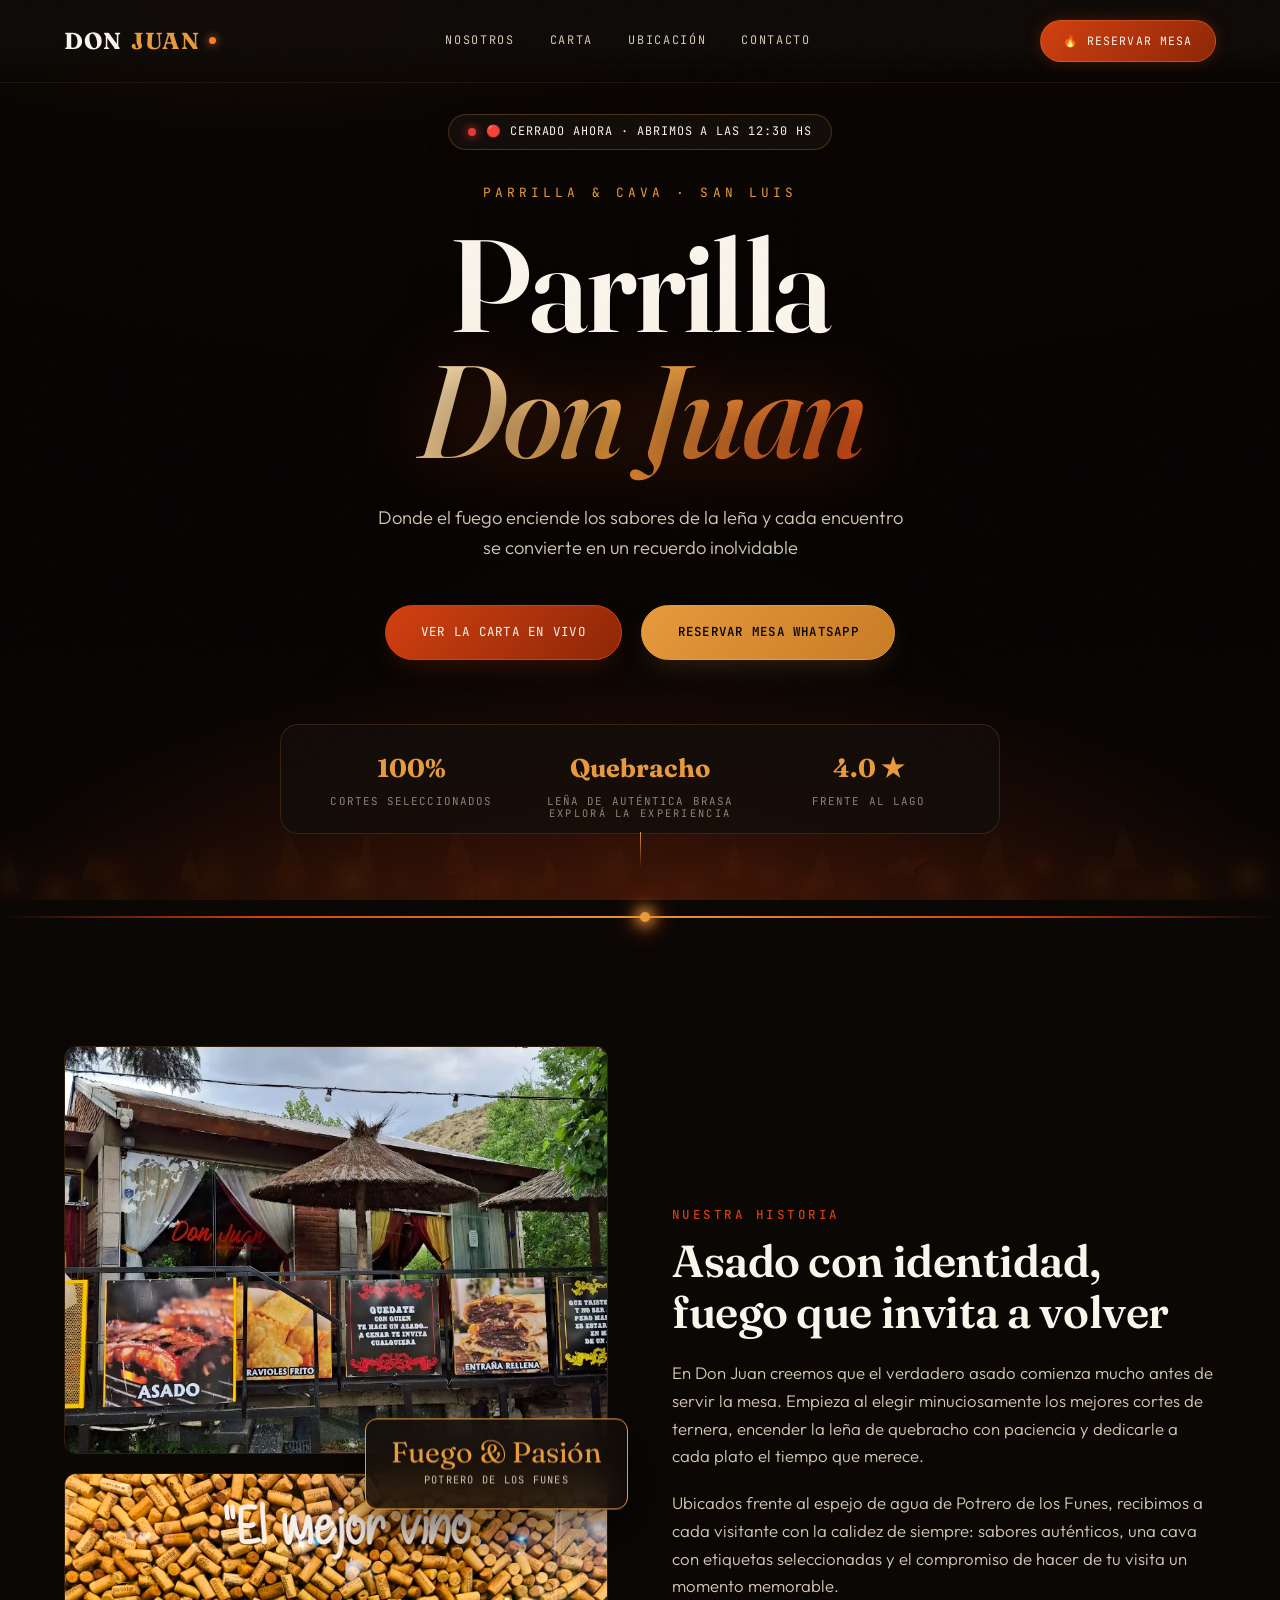
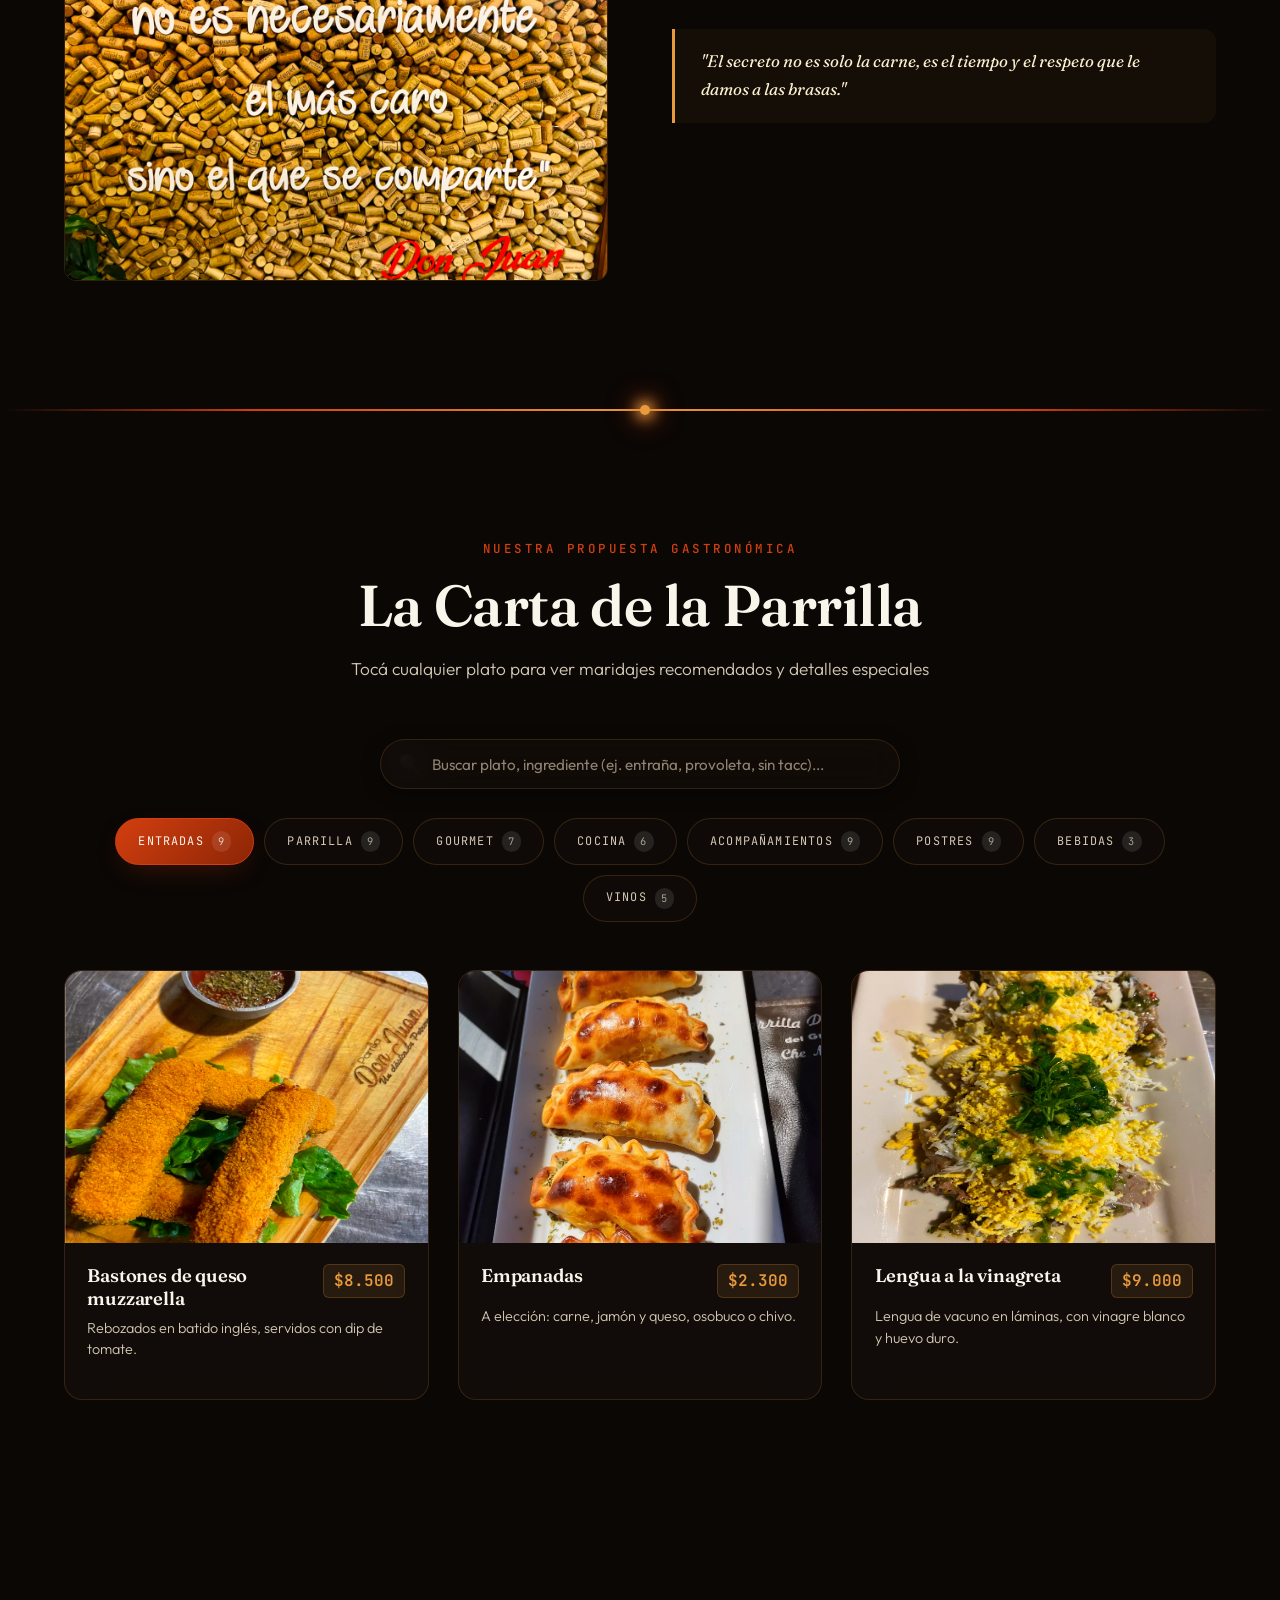
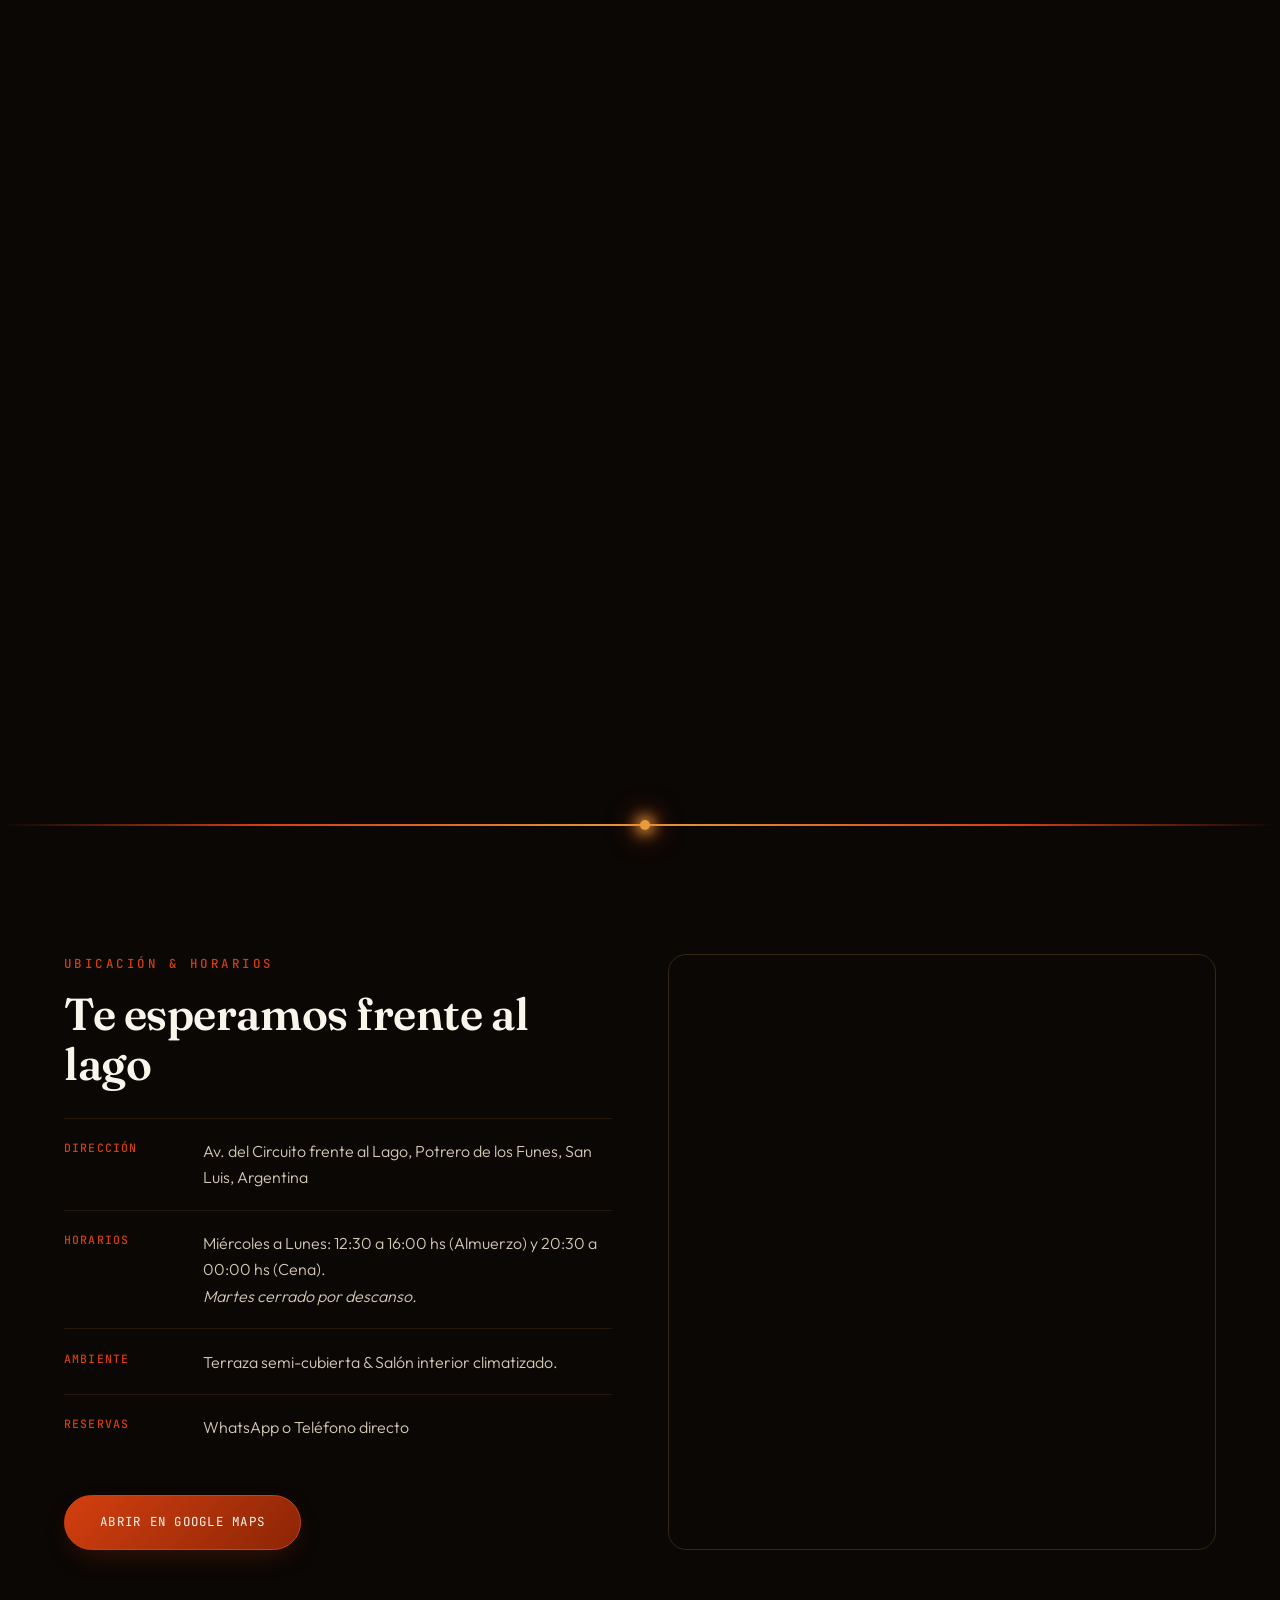
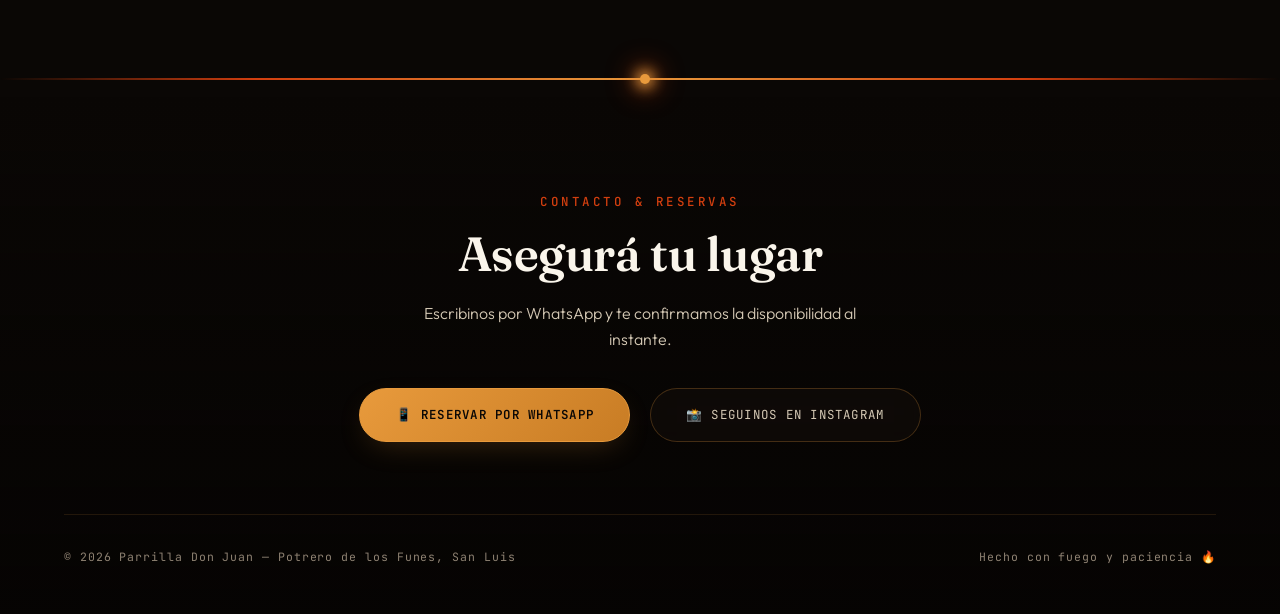
==== commit f5cd4959: "Ajuste estetico responsive del titulo hero: Parrilla y Don Juan en dos lineas limpias" ====
--- a/index.html
+++ b/index.html
@@ -112,7 +112,10 @@
   </div>
 
   <span class="hero-eyebrow">Parrilla & Cava · San Luis</span>
-  <h1>Parrilla <em>Don Juan</em></h1>
+  <h1>
+    <span class="hero-title-main">Parrilla</span>
+    <span class="hero-title-name"><em>Don Juan</em></span>
+  </h1>
   <p class="hero-sub">Donde el fuego enciende los sabores de la leña y cada encuentro se convierte en un recuerdo inolvidable</p>
 
   <div class="hero-ctas">
--- a/index.css
+++ b/index.css
@@ -323,11 +323,18 @@
 
 .hero h1 {
   font-size: clamp(3.2rem, 10.5vw, 8.2rem);
-  line-height: 0.92;
+  line-height: 0.96;
   letter-spacing: -0.02em;
   color: var(--hueso);
   animation: fadeInUp 1s ease 0.4s both;
   text-shadow: 0 10px 40px rgba(0,0,0,0.6);
+}
+.hero-title-main {
+  display: block;
+}
+.hero-title-name {
+  display: block;
+  white-space: nowrap;
 }
 .hero h1 em {
   font-style: italic;
@@ -1075,7 +1082,9 @@
   .nav-toggle { display: block; }
   .menu-grid { grid-template-columns: repeat(auto-fill, minmax(260px, 1fr)); }
   section { padding: 5rem 5vw; }
-  .hero h1 { font-size: clamp(2.8rem, 13vw, 5.2rem); }
+  .hero h1 { font-size: clamp(2.8rem, 13vw, 5.2rem); line-height: 1.04; }
+  .hero-title-main { display: block; margin-bottom: 0.12em; }
+  .hero-title-name { display: block; white-space: nowrap; }
   .hero-stats { grid-template-columns: 1fr; gap: 1.2rem; }
   .about-badge { position: relative; top: auto; right: auto; transform: none; margin-top: -30px; }
   .res-row { grid-template-columns: 1fr; }
